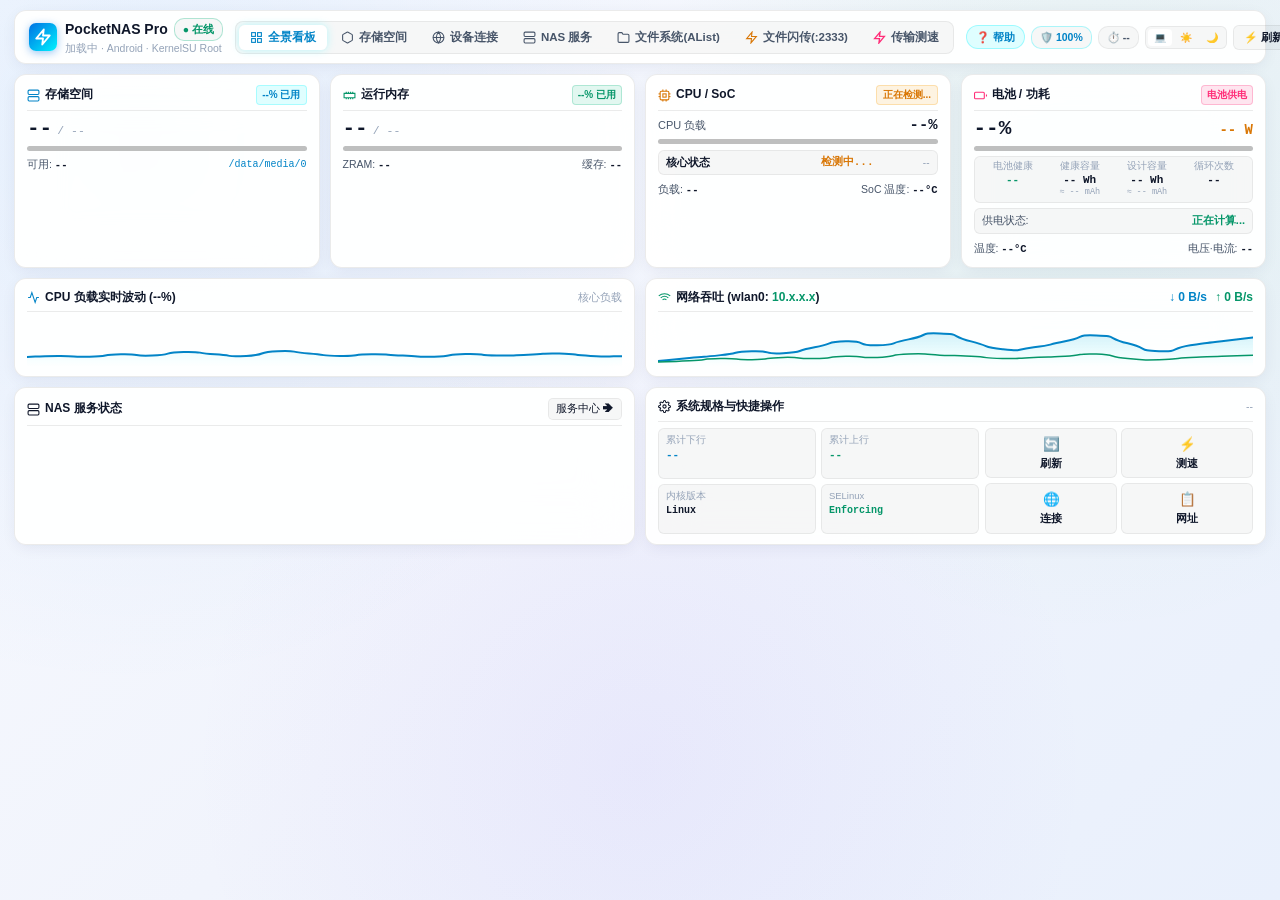
==== server/web/index.html @ 0fb5e0bd "Add files via upload" ====
<!DOCTYPE html>
<html lang="zh-CN" data-theme="dark">
<head>
  <meta charset="UTF-8">
  <meta name="viewport" content="width=device-width, initial-scale=1.0, maximum-scale=1.0, user-scalable=no">
  <meta http-equiv="Cache-Control" content="no-store, no-cache, must-revalidate, max-age=0">
  <meta http-equiv="Pragma" content="no-cache">
  <meta http-equiv="Expires" content="0">
  <title>PocketNAS Pro v3.3.2 · 私人 NAS 控制台</title>
  <link rel="stylesheet" href="style.css?v=20260827_330">
</head>
<body>

  <div class="app-wrapper">
    
    <!-- ================= 顶置全景导航栏 ================= -->
    <header class="top-header">
      
      <div class="brand-section">
        <div class="brand-badge">
          <svg width="18" height="18" viewBox="0 0 24 24" fill="none" stroke="currentColor" stroke-width="2.5" stroke-linecap="round" stroke-linejoin="round"><path d="M13 2L3 14h9l-1 8 10-12h-9l1-8z"/></svg>
        </div>
        <div class="brand-text">
          <h1 id="dev-name">
            <span id="header-brand-model">PocketNAS Pro</span>
            <span class="glow-pill green">● 在线</span>
          </h1>
          <p id="dev-sub">加载中 · Android · KernelSU Root</p>
        </div>
      </div>

            <!-- 顶置功能 Tabs (全景看板 -> 存储空间 -> 设备连接 -> NAS服务 -> AList(5244) -> 文件闪传(2333) -> 传输测速) -->
      <nav class="top-nav">
        <button class="nav-tab-btn active" data-tab="tab-overview">
          <svg width="13" height="13" viewBox="0 0 24 24" fill="none" stroke="currentColor" stroke-width="2"><rect x="3" y="3" width="7" height="7"></rect><rect x="14" y="3" width="7" height="7"></rect><rect x="14" y="14" width="7" height="7"></rect><rect x="3" y="14" width="7" height="7"></rect></svg>
          <span>全景看板</span>
        </button>
        <button class="nav-tab-btn" data-tab="tab-storage">
          <svg width="13" height="13" viewBox="0 0 24 24" fill="none" stroke="currentColor" stroke-width="2"><path d="M21 16V8a2 2 0 0 0-1-1.73l-7-4a2 2 0 0 0-2 0l-7 4A2 2 0 0 0 3 8v8a2 2 0 0 0 1 1.73l7 4a2 2 0 0 0 2 0l7-4A2 2 0 0 0 21 16z"></path></svg>
          <span>存储空间</span>
        </button>
        <button class="nav-tab-btn" data-tab="tab-network">
          <svg width="13" height="13" viewBox="0 0 24 24" fill="none" stroke="currentColor" stroke-width="2"><circle cx="12" cy="12" r="10"></circle><line x1="2" y1="12" x2="22" y2="12"></line><path d="M12 2a15.3 15.3 0 0 1 4 10 15.3 15.3 0 0 1-4 10 15.3 15.3 0 0 1-4-10 15.3 15.3 0 0 1 4-10z"></path></svg>
          <span>设备连接</span>
        </button>
        <button class="nav-tab-btn" data-tab="tab-services">
          <svg width="13" height="13" viewBox="0 0 24 24" fill="none" stroke="currentColor" stroke-width="2"><rect x="2" y="2" width="20" height="8" rx="2" ry="2"></rect><rect x="2" y="14" width="20" height="8" rx="2" ry="2"></rect><line x1="6" y1="6" x2="6.01" y2="6"></line><line x1="6" y1="18" x2="6.01" y2="18"></line></svg>
          <span>NAS 服务</span>
        </button>
        <button class="nav-tab-btn" data-tab="tab-alist">
          <svg width="13" height="13" viewBox="0 0 24 24" fill="none" stroke="currentColor" stroke-width="2"><path d="M22 19a2 2 0 0 1-2 2H4a2 2 0 0 1-2-2V5a2 2 0 0 1 2-2h5l2 3h9a2 2 0 0 1 2 2z"></path></svg>
          <span>文件系统(AList)</span>
        </button>
        <button class="nav-tab-btn" data-tab="tab-fsend">
          <svg width="13" height="13" viewBox="0 0 24 24" fill="none" stroke="var(--accent-orange)" stroke-width="2"><polygon points="13 2 3 14 12 14 11 22 21 10 12 10 13 2"></polygon></svg>
          <span>文件闪传(:2333)</span>
        </button>
        <button class="nav-tab-btn" data-tab="tab-speedtest">
          <svg width="13" height="13" viewBox="0 0 24 24" fill="none" stroke="var(--accent-pink)" stroke-width="2.5"><polygon points="13 2 3 14 12 14 11 22 21 10 12 10 13 2"></polygon></svg>
          <span>传输测速</span>
        </button>
      </nav>

      <!-- 顶部快捷操作与状态区 -->
      <div class="header-actions">
        <button class="btn-help-pill" onclick="openHelpModal()" title="查看连接教程与帮助文档">
          <span>❓ 帮助</span>
        </button>

        <div class="glow-pill cyan" id="health-badge">
          <span>🛡️ 100%</span>
        </div>
        <div class="glow-pill" id="uptime-badge">
          <span>⏱️ --</span>
        </div>
        
        <div class="theme-switch-mini">
          <button class="theme-btn-mini active" id="theme-btn-auto" onclick="setThemeMode('auto')" title="跟随系统">💻</button>
          <button class="theme-btn-mini" id="theme-btn-light" onclick="setThemeMode('light')" title="浅色模式">☀️</button>
          <button class="theme-btn-mini" id="theme-btn-dark" onclick="setThemeMode('dark')" title="深色模式">🌙</button>
        </div>

        <button class="btn-header-action" onclick="handleQuickRun()">
          <span>⚡ 刷新</span>
        </button>
      </div>

    </header>

    <!-- ================= 页面主体容器 ================= -->
    <main class="main-viewport">

      <!-- ================= TAB 1: 首页全景控制台 ================= -->
      <div id="tab-overview" class="tab-pane active">
        
        <!-- 第一行：4 列核心状态矩阵 -->
        <section class="grid-4-dense layout-row-1">
          
          <!-- 1. 存储空间卡片 -->
          <div class="glass-panel card-storage">
            <div class="panel-head">
              <div class="panel-title">
                <svg width="13" height="13" viewBox="0 0 24 24" fill="none" stroke="var(--accent-cyan)" stroke-width="2"><rect x="2" y="2" width="20" height="8" rx="2" ry="2"></rect><rect x="2" y="14" width="20" height="8" rx="2" ry="2"></rect></svg>
                <span>存储空间</span>
              </div>
              <span id="storage-pct-badge" class="badge-tag cyan">--% 已用</span>
            </div>
            <div class="card-body-compact">
              <div class="stat-big-row">
                <span class="num-highlight" id="storage-used">--</span>
                <span class="num-sub" id="storage-total">/ --</span>
              </div>
              <div class="storage-bar-track">
                <div id="storage-bar-fill" class="storage-bar-fill" style="width: 0%;"></div>
              </div>
              <div class="card-sub-meta">
                <span>可用: <strong id="storage-free">--</strong></span>
                <span class="path-tag">/data/media/0</span>
              </div>
            </div>
          </div>

          <!-- 2. 运行内存卡片 -->
          <div class="glass-panel card-ram">
            <div class="panel-head">
              <div class="panel-title">
                <svg width="13" height="13" viewBox="0 0 24 24" fill="none" stroke="var(--accent-green)" stroke-width="2"><path d="M6 19v-3M10 19v-3M14 19v-3M18 19v-3M6 5v3M10 5v3M14 5v3M18 5v3M2 8h20v8H2z"/></svg>
                <span>运行内存</span>
              </div>
              <span id="ram-pct-badge" class="badge-tag green">--% 已用</span>
            </div>
            <div class="card-body-compact">
              <div class="stat-big-row">
                <span class="num-highlight" id="ram-used">--</span>
                <span class="num-sub" id="ram-total">/ --</span>
              </div>
              <div class="storage-bar-track">
                <div id="ram-bar-fill" class="storage-bar-fill green-bar" style="width: 0%;"></div>
              </div>
              <div class="card-sub-meta">
                <span>ZRAM: <strong id="zram-used">--</strong></span>
                <span>缓存: <strong id="cache-used">--</strong></span>
              </div>
            </div>
          </div>

          <!-- 3. CPU / SoC 处理器卡片 -->
          <div class="glass-panel card-cpu">
            <div class="panel-head">
              <div class="panel-title">
                <svg width="13" height="13" viewBox="0 0 24 24" fill="none" stroke="var(--accent-orange)" stroke-width="2"><rect x="4" y="4" width="16" height="16" rx="2"/><rect x="9" y="9" width="6" height="6"/><line x1="9" y1="1" x2="9" y2="4"/><line x1="15" y1="1" x2="15" y2="4"/><line x1="9" y1="20" x2="9" y2="23"/><line x1="15" y1="20" x2="15" y2="23"/><line x1="20" y1="9" x2="23" y2="9"/><line x1="20" y1="14" x2="23" y2="14"/><line x1="1" y1="9" x2="4" y2="9"/><line x1="1" y1="14" x2="4" y2="14"/></svg>
                <span>CPU / SoC</span>
              </div>
              <span class="soc-name-badge" id="soc-full-name">正在检测...</span>
            </div>
            
            <div class="card-body-compact">
              <div class="cpu-load-header">
                <span class="lbl">CPU 负载</span>
                <span class="num-highlight small" id="cpu-val-sub">--%</span>
              </div>
              <div class="storage-bar-track">
                <div id="cpu-bar-fill" class="storage-bar-fill orange-bar" style="width: 0%;"></div>
              </div>

              <div class="cluster-rows-grid" id="cpu-clusters-container">
                <div class="cluster-row-item">
                  <span class="c-name">核心状态</span>
                  <span class="c-usage">检测中...</span>
                  <span class="c-cores">--</span>
                </div>
              </div>

              <div class="card-sub-meta">
                <span>负载: <strong id="loadavg-text">--</strong></span>
                <span>SoC 温度: <strong id="cpu-temp-badge">--°C</strong></span>
              </div>
            </div>
          </div>

          <!-- 4. 电池与真实健康卡片 -->
          <div class="glass-panel card-battery">
            <div class="panel-head">
              <div class="panel-title">
                <svg width="13" height="13" viewBox="0 0 24 24" fill="none" stroke="var(--accent-pink)" stroke-width="2"><rect x="1" y="6" width="18" height="12" rx="2"/><line x1="23" y1="10" x2="23" y2="14"/></svg>
                <span>电池 / 功耗</span>
              </div>
              <span class="badge-tag pink" id="bat-status-badge">电池供电</span>
            </div>
            
            <div class="card-body-compact">
              <div class="stat-big-row">
                <span class="num-highlight" id="bat-level-val">--%</span>
                <span class="num-sub power" id="power-main-val">-- W</span>
              </div>
              <div class="storage-bar-track">
                <div id="bat-bar-fill" class="storage-bar-fill blue-bar" style="width: 0%;"></div>
              </div>

              <div class="bat-health-grid">
                <div class="bh-item">
                  <span class="k">电池健康</span>
                  <span class="v green" id="bat-health-pct">--</span>
                </div>
                <div class="bh-item">
                  <span class="k">健康容量</span>
                  <span class="v" id="bat-health-wh">-- Wh</span>
                  <span class="sub" id="bat-health-mah">≈ -- mAh</span>
                </div>
                <div class="bh-item">
                  <span class="k">设计容量</span>
                  <span class="v" id="bat-design-wh">-- Wh</span>
                  <span class="sub" id="bat-design-mah">≈ -- mAh</span>
                </div>
                <div class="bh-item">
                  <span class="k">循环次数</span>
                  <span class="v" id="bat-cycle-count">--</span>
                </div>
              </div>

              <div class="endurance-box" id="bat-endurance-box">
                <span class="lbl">供电状态:</span>
                <strong class="val" id="bat-endurance-val">正在计算...</strong>
              </div>

              <div class="card-sub-meta">
                <span>温度: <strong id="bat-temp-val">--°C</strong></span>
                <span>电压·电流: <strong id="power-vi-val">--</strong></span>
              </div>
            </div>
          </div>

        </section>

        <!-- 第二行：2 列实时动态波形监控 -->
        <section class="grid-2-dense layout-row-2">
          
          <div class="glass-panel">
            <div class="panel-head">
              <div class="panel-title">
                <svg width="13" height="13" viewBox="0 0 24 24" fill="none" stroke="var(--accent-cyan)" stroke-width="2"><polyline points="22 12 18 12 15 21 9 3 6 12 2 12"></polyline></svg>
                <span>CPU 负载实时波动 (<span id="cpu-chart-pct">--%</span>)</span>
              </div>
              <span style="font-size:10.5px; color:var(--text-muted);" id="cpu-arch-summary">核心负载</span>
            </div>
            <div class="mini-canvas-box">
              <canvas id="cpu-chart"></canvas>
            </div>
          </div>

          <div class="glass-panel">
            <div class="panel-head">
              <div class="panel-title">
                <svg width="13" height="13" viewBox="0 0 24 24" fill="none" stroke="var(--accent-green)" stroke-width="2"><path d="M5 12.55a11 11 0 0 1 14.08 0"></path><path d="M1.42 9a16 16 0 0 1 21.16 0"></path><path d="M8.53 16.11a6 6 0 0 1 6.95 0"></path><line x1="12" y1="20" x2="12.01" y2="20"></line></svg>
                <span>网络吞吐 (<span id="net-if">wlan0</span>: <span id="net-ip-tag" style="color:var(--accent-green);">10.x.x.x</span>)</span>
              </div>
              <div style="display:flex; gap:8px;">
                <span style="font-weight:700; color:var(--accent-cyan);" id="net-down">↓ 0 B/s</span>
                <span style="font-weight:700; color:var(--accent-green);" id="net-up">↑ 0 B/s</span>
              </div>
            </div>
            <div class="mini-canvas-box">
              <canvas id="net-chart"></canvas>
            </div>
          </div>

        </section>

        <!-- 第三行：核心服务总览 + 系统规格与快捷操作 -->
        <section class="grid-2-dense layout-row-3">
          
          <div class="glass-panel">
            <div class="panel-head">
              <div class="panel-title">
                <svg width="13" height="13" viewBox="0 0 24 24" fill="none" stroke="currentColor" stroke-width="2"><rect x="2" y="2" width="20" height="8" rx="2" ry="2"></rect><rect x="2" y="14" width="20" height="8" rx="2" ry="2"></rect></svg>
                <span>NAS 服务状态</span>
              </div>
              <button class="btn-mini-copy" onclick="switchTab('tab-services')">服务中心 ➔</button>
            </div>
            <div id="overview-services-grid" style="display:grid; grid-template-columns: 1fr 1fr; gap:5px;">
              <!-- 动态填充服务简明卡片 -->
            </div>
          </div>

          <div class="glass-panel">
            <div class="panel-head">
              <div class="panel-title">
                <svg width="13" height="13" viewBox="0 0 24 24" fill="none" stroke="currentColor" stroke-width="2"><circle cx="12" cy="12" r="3"></circle><path d="M19.4 15a1.65 1.65 0 0 0 .33 1.82l.06.06a2 2 0 0 1 0 2.83 2 2 0 0 1-2.83 0l-.06-.06a1.65 1.65 0 0 0-1.82-.33 1.65 1.65 0 0 0-1 1.51V21a2 2 0 0 1-2 2 2 2 0 0 1-2-2v-.09A1.65 1.65 0 0 0 9 19.4a1.65 1.65 0 0 0-1.82.33l-.06.06a2 2 0 0 1-2.83 0 2 2 0 0 1 0-2.83l.06-.06a1.65 1.65 0 0 0 .33-1.82 1.65 1.65 0 0 0-1.51-1H3a2 2 0 0 1-2-2 2 2 0 0 1 2-2h.09A1.65 1.65 0 0 0 4.6 9a1.65 1.65 0 0 0-.33-1.82l-.06-.06a2 2 0 0 1 0-2.83 2 2 0 0 1 2.83 0l.06.06a1.65 1.65 0 0 0 1.82.33H9a1.65 1.65 0 0 0 1-1.51V3a2 2 0 0 1 2-2 2 2 0 0 1 2 2v.09a1.65 1.65 0 0 0 1 1.51 1.65 1.65 0 0 0 1.82-.33l.06-.06a2 2 0 0 1 2.83 0 2 2 0 0 1 0 2.83l-.06.06a1.65 1.65 0 0 0-.33 1.82V9a1.65 1.65 0 0 0 1.51 1H21a2 2 0 0 1 2 2 2 2 0 0 1-2 2h-.09a1.65 1.65 0 0 0-1.51 1z"></path></svg>
                <span>系统规格与快捷操作</span>
              </div>
              <span style="font-size:10.5px; color:var(--text-muted);" id="last-update">--</span>
            </div>
            
            <div style="display:grid; grid-template-columns: 1.2fr 1fr; gap:6px;">
              <div class="matrix-grid" style="grid-template-columns: 1fr 1fr;">
                <div class="matrix-cell">
                  <span class="lbl">累计下行</span>
                  <span class="num" id="net-total-down" style="font-size:11px; color:var(--accent-cyan);">--</span>
                </div>
                <div class="matrix-cell">
                  <span class="lbl">累计上行</span>
                  <span class="num" id="net-total-up" style="font-size:11px; color:var(--accent-green);">--</span>
                </div>
                <div class="matrix-cell">
                  <span class="lbl">内核版本</span>
                  <span class="num" id="kernel-tag" style="font-size:10px;">Linux</span>
                </div>
                <div class="matrix-cell">
                  <span class="lbl">SELinux</span>
                  <span class="num" id="selinux-tag" style="font-size:10px; color:var(--accent-green);">Enforcing</span>
                </div>
              </div>

              <div class="action-tiles">
                <div class="action-tile-btn" onclick="fetchStatus(true)">
                  <span class="icon">🔄</span><span>刷新</span>
                </div>
                <div class="action-tile-btn" onclick="switchTab('tab-speedtest')">
                  <span class="icon" style="color:var(--accent-pink);">⚡</span><span>测速</span>
                </div>
                <div class="action-tile-btn" onclick="switchTab('tab-network')">
                  <span class="icon">🌐</span><span>连接</span>
                </div>
                <div class="action-tile-btn" onclick="copyText(window.location.origin, 'Dashboard 地址')">
                  <span class="icon">📋</span><span>网址</span>
                </div>
              </div>
            </div>
          </div>

        </section>

      </div>

      <!-- ================= TAB 2: 存储矩阵与文件深度分析 ================= -->
      <div id="tab-storage" class="tab-pane">
        
        <div class="glass-panel storage-analysis-panel">
          <div class="panel-head">
            <div class="panel-title">
              <svg width="14" height="14" viewBox="0 0 24 24" fill="none" stroke="var(--accent-cyan)" stroke-width="2"><path d="M21.21 15.89A10 10 0 1 1 8 2.83"></path><path d="M22 12A10 10 0 0 0 12 2v10z"></path></svg>
              <span>存储空间深度分析 (内部存储 /data/media/0)</span>
            </div>
            <div style="display:flex; align-items:center; gap:6px;">
              <span class="status-tag ok" id="storage-scan-status-tag">● 数据已就绪</span>
              <button class="btn-mini-copy" id="btn-trigger-rescan" onclick="triggerStorageRescan()">🔄 重新统计</button>
            </div>
          </div>

          <div class="storage-hero-summary">
            <div class="hero-title">存储空间</div>
            <div class="hero-sub" id="storage-hero-desc">已使用 --，剩余 --，共 --</div>
          </div>

          <!-- 多段色彩融合比例柱条 -->
          <div class="multi-segment-bar-wrapper">
            <div class="multi-segment-bar" id="storage-multi-bar">
              <div class="seg-item seg-app" style="width: 0%;" title="应用和数据"></div>
              <div class="seg-item seg-img" style="width: 0%;" title="图片"></div>
              <div class="seg-item seg-aud" style="width: 0%;" title="音频"></div>
              <div class="seg-item seg-vid" style="width: 0%;" title="视频"></div>
              <div class="seg-item seg-apk" style="width: 0%;" title="安装包"></div>
              <div class="seg-item seg-doc" style="width: 0%;" title="文档"></div>
              <div class="seg-item seg-arch" style="width: 0%;" title="压缩包"></div>
              <div class="seg-item seg-oth" style="width: 0%;" title="其他文件"></div>
            </div>
          </div>

          <!-- 分类列表 (仿 HyperOS / 小米安全中心存储界面) -->
          <div class="storage-categories-grid" id="storage-categories-list">
            <div class="cat-card">
              <div class="cat-left">
                <span class="cat-dot" style="background:#f59e0b;"></span>
                <span class="cat-name">应用和数据</span>
              </div>
              <div class="cat-right">
                <span class="cat-size" id="cat-size-app">--</span>
                <span class="cat-arrow">›</span>
              </div>
            </div>
            <div class="cat-card">
              <div class="cat-left">
                <span class="cat-dot" style="background:#f97316;"></span>
                <span class="cat-name">图片</span>
              </div>
              <div class="cat-right">
                <span class="cat-size" id="cat-size-image">--</span>
                <span class="cat-arrow">›</span>
              </div>
            </div>
            <div class="cat-card">
              <div class="cat-left">
                <span class="cat-dot" style="background:#ef4444;"></span>
                <span class="cat-name">音频</span>
              </div>
              <div class="cat-right">
                <span class="cat-size" id="cat-size-audio">--</span>
                <span class="cat-arrow">›</span>
              </div>
            </div>
            <div class="cat-card">
              <div class="cat-left">
                <span class="cat-dot" style="background:#a855f7;"></span>
                <span class="cat-name">视频</span>
              </div>
              <div class="cat-right">
                <span class="cat-size" id="cat-size-video">--</span>
                <span class="cat-arrow">›</span>
              </div>
            </div>
            <div class="cat-card">
              <div class="cat-left">
                <span class="cat-dot" style="background:#3b82f6;"></span>
                <span class="cat-name">安装包</span>
              </div>
              <div class="cat-right">
                <span class="cat-size" id="cat-size-apk">--</span>
                <span class="cat-arrow">›</span>
              </div>
            </div>
            <div class="cat-card">
              <div class="cat-left">
                <span class="cat-dot" style="background:#10b981;"></span>
                <span class="cat-name">文档</span>
              </div>
              <div class="cat-right">
                <span class="cat-size" id="cat-size-doc">--</span>
                <span class="cat-arrow">›</span>
              </div>
            </div>
            <div class="cat-card">
              <div class="cat-left">
                <span class="cat-dot" style="background:#06b6d4;"></span>
                <span class="cat-name">压缩包</span>
              </div>
              <div class="cat-right">
                <span class="cat-size" id="cat-size-archive">--</span>
                <span class="cat-arrow">›</span>
              </div>
            </div>
            <div class="cat-card">
              <div class="cat-left">
                <span class="cat-dot" style="background:#64748b;"></span>
                <span class="cat-name">系统数据 / 其他</span>
              </div>
              <div class="cat-right">
                <span class="cat-size" id="cat-size-other">--</span>
                <span class="cat-arrow">›</span>
              </div>
            </div>
          </div>

          <div class="storage-footer-meta">
            <span style="font-size:10.5px; color:var(--text-muted);" id="storage-last-scan-time">上次扫描: 尚未完成</span>
            <span style="font-size:10.5px; color:var(--accent-cyan);">共享根路径: /data/media/0</span>
          </div>

          <div style="margin-top:4px; padding:8px 10px; background:var(--stat-box-bg); border-radius:6px; border:1px solid var(--glass-border);">
            <p style="font-size:11px; color:var(--text-sub); line-height:1.5;">
              💡 <strong>极低功耗分类说明：</strong> 采用纯 Go 静态扫描引擎，启动后常驻内存，每 30 分钟后台静默刷新，不触发高频磁盘唤醒（待机功耗保持约 0.3W）。支持点击右上角「🔄 重新统计」按需刷新。
            </p>
          </div>
        </div>

      </div>

      <!-- ================= TAB 3: 设备连接 (精简地址中心) ================= -->
      <div id="tab-network" class="tab-pane">
        
        <div class="glass-panel">
          <div class="panel-head">
            <div class="panel-title">
              <svg width="14" height="14" viewBox="0 0 24 24" fill="none" stroke="currentColor" stroke-width="2"><circle cx="12" cy="12" r="10"></circle><line x1="2" y1="12" x2="22" y2="12"></line><path d="M12 2a15.3 15.3 0 0 1 4 10 15.3 15.3 0 0 1-4 10 15.3 15.3 0 0 1-4-10 15.3 15.3 0 0 1 4-10z"></path></svg>
              <span>设备连接地址中心 (Device Connection Endpoints)</span>
            </div>
            <span class="status-tag ok">当前局域网 IP: <strong id="net-ip-head">10.x.x.x</strong></span>
          </div>

          <!-- 精简地址列表卡片 -->
          <div class="device-card-grid" style="margin-top:6px;">
            
            <!-- 1. WebDAV 挂载 -->
            <div class="endpoint-card">
              <div class="ep-header">
                <div class="ep-title"><span class="icon">📺</span><strong>WebDAV 挂载</strong><span class="ep-badge">:5244/dav</span></div>
                <span class="status-tag ok">推荐</span>
              </div>
              <div class="device-url-box">
                <span class="code" id="webdav-url-copy-val">http://10.x.x.x:5244/dav</span>
                <div class="btn-actions-group">
                  <button class="btn-device-copy" onclick="copyText(document.getElementById('webdav-url-copy-val').innerText, 'WebDAV 端点')">📋 复制</button>
                </div>
              </div>
            </div>

            <!-- 2. FTP 文件服务 -->
            <div class="endpoint-card">
              <div class="ep-header">
                <div class="ep-title"><span class="icon">⚡</span><strong>FTP 文件服务</strong><span class="ep-badge">:2121</span></div>
                <span class="status-tag ok">免密</span>
              </div>
              <div class="device-url-box">
                <span class="code" id="ftp-url-copy-val">ftp://10.x.x.x:2121</span>
                <div class="btn-actions-group">
                  <button class="btn-device-copy" onclick="copyText(document.getElementById('ftp-url-copy-val').innerText, 'FTP 链接')">📋 复制</button>
                </div>
              </div>
            </div>

            <!-- 3. SMB / CIFS 共享 -->
            <div class="endpoint-card">
              <div class="ep-header">
                <div class="ep-title"><span class="icon">📁</span><strong>SMB / CIFS 共享</strong><span class="ep-badge">:445</span></div>
                <span class="status-tag ok">网络邻居</span>
              </div>
              <div class="device-url-box">
                <span class="code" id="smb-url-copy-val">\\10.x.x.x\PocketNAS</span>
                <div class="btn-actions-group">
                  <button class="btn-device-copy" onclick="copyText(document.getElementById('smb-url-copy-val').innerText, 'SMB 路径')">📋 复制</button>
                </div>
              </div>
            </div>

            <!-- 4. AList / OpenList 聚合后台 -->
            <div class="endpoint-card">
              <div class="ep-header">
                <div class="ep-title"><span class="icon">📂</span><strong>AList / OpenList</strong><span class="ep-badge">:5244</span></div>
                <span class="status-tag ok">网页端</span>
              </div>
              <div class="device-url-box">
                <span class="code" id="alist-url-copy-val">http://10.x.x.x:5244</span>
                <div class="btn-actions-group">
                  <button class="btn-device-copy" onclick="copyText(document.getElementById('alist-url-copy-val').innerText, 'AList 链接')">📋 复制</button>
                  <a class="btn-device-copy" id="btn-open-alist-net" href="http://127.0.0.1:5244" target="_blank" style="text-decoration:none; background:rgba(0,242,254,0.15); color:var(--accent-cyan); border:1px solid rgba(0,242,254,0.3);">↗ 打开</a>
                </div>
              </div>
            </div>

            <!-- 5. 文件闪传 (FastSend 端口: 2333 与官方域名 fsend.cn) -->
            <div class="endpoint-card" style="border: 1px solid rgba(245, 158, 11, 0.35);">
              <div class="ep-header">
                <div class="ep-title"><span class="icon" style="color:var(--accent-orange);">⚡</span><strong>文件闪传 (FastSend)</strong><span class="ep-badge" style="color:var(--accent-orange); background:rgba(245,158,11,0.15); border-color:rgba(245,158,11,0.3);">:2333</span></div>
                <span class="status-tag ok" style="color:var(--accent-orange); background:rgba(245,158,11,0.12); border:1px solid rgba(245,158,11,0.25);">局域网极速互传</span>
              </div>
              <div class="device-url-box">
                <span class="code" id="fsend-url-copy-val">http://10.x.x.x:2333</span>
                <div class="btn-actions-group">
                  <button class="btn-device-copy" style="background:linear-gradient(135deg, #d97706, #f59e0b);" onclick="copyText(document.getElementById('fsend-url-copy-val').innerText, '文件闪传链接')">📋 复制</button>
                  <a class="btn-device-copy" id="btn-open-fsend-net" href="http://127.0.0.1:2333" target="_blank" style="text-decoration:none; background:rgba(245,158,11,0.2); color:var(--accent-orange); border:1px solid rgba(245,158,11,0.4);">↗ 打开</a>
                  <a class="btn-device-copy" href="http://fsend.cn" target="_blank" style="text-decoration:none; background:rgba(0,242,254,0.12); color:var(--accent-cyan); border:1px solid rgba(0,242,254,0.3);">🌐 官网(fsend.cn)</a>
                </div>
              </div>
            </div>

            <!-- 6. PocketNAS Web 控制台 -->
            <div class="endpoint-card">
              <div class="ep-header">
                <div class="ep-title"><span class="icon">🌐</span><strong>PocketNAS 控制台</strong><span class="ep-badge">:8080</span></div>
                <span class="status-tag ok">主控</span>
              </div>
              <div class="device-url-box">
                <span class="code" id="webui-url-copy-val">http://10.x.x.x:8080</span>
                <div class="btn-actions-group">
                  <button class="btn-device-copy" onclick="copyText(document.getElementById('webui-url-copy-val').innerText, '控制台链接')">📋 复制</button>
                  <a class="btn-device-copy" href="/" target="_blank" style="text-decoration:none; background:rgba(0,242,254,0.15); color:var(--accent-cyan); border:1px solid rgba(0,242,254,0.3);">↗ 打开</a>
                </div>
              </div>
            </div>

            <!-- 7. SSH / SFTP 远程终端 -->
            <div class="endpoint-card">
              <div class="ep-header">
                <div class="ep-title"><span class="icon">🔒</span><strong>SSH / SFTP 终端</strong><span class="ep-badge">:22</span></div>
                <span class="status-tag ok">Root</span>
              </div>
              <div class="device-url-box">
                <span class="code" id="ssh-url-copy-val">ssh root@10.x.x.x -p 22</span>
                <div class="btn-actions-group">
                  <button class="btn-device-copy" onclick="copyText(document.getElementById('ssh-url-copy-val').innerText, 'SSH 命令')">📋 复制</button>
                </div>
              </div>
            </div>

          </div>

          <!-- 底部跳转详细教程引导横幅 (结构优化，彻底防止文字重叠) -->
          <div class="help-guide-banner" onclick="openHelpModal()">
            <div class="help-guide-left">
              <span class="help-guide-icon">📖</span>
              <div class="help-guide-text">
                <strong>不知道如何挂载或连接？</strong>
                <p>查看 Windows / macOS / 智能电视 / 手机详细图文连接配置教程与常见问题解答</p>
              </div>
            </div>
            <button class="btn-help-guide-action">查看详细连接教程 ➔</button>
          </div>

        </div>

      </div>
      
      <!-- ================= TAB 4: NAS 服务中心 ================= -->
      <div id="tab-services" class="tab-pane">
        
        <div class="glass-panel">
          <div class="panel-head">
            <div class="panel-title">
              <svg width="14" height="14" viewBox="0 0 24 24" fill="none" stroke="var(--accent-green)" stroke-width="2"><rect x="2" y="2" width="20" height="8" rx="2" ry="2"></rect><rect x="2" y="14" width="20" height="8" rx="2" ry="2"></rect><line x1="6" y1="6" x2="6.01" y2="6"></line><line x1="6" y1="18" x2="6.01" y2="18"></line></svg>
              <span>NAS 服务中心 (Service Center)</span>
            </div>
            <div style="display:flex; align-items:center; gap:6px;">
              <span class="status-tag ok" id="services-summary-badge">运行中: -- | 已停止: --</span>
              <button class="btn-header-action" onclick="openAddServiceModal()">+ 添加服务</button>
            </div>
          </div>

          <!-- 服务卡片列表 -->
          <div class="service-center-grid" id="service-center-list">
            <!-- 动态渲染服务卡片 -->
          </div>
        </div>

      </div>

      <!-- ================= TAB 5: 传输速度测试 ================= -->
      <div id="tab-speedtest" class="tab-pane">
        
        <div class="speed-modal-card">
          
          <div class="speed-modal-head">
            <div class="speed-modal-title">传输速度测试 (当前设备 ↔ NAS)</div>
            <div class="speed-modal-close" onclick="switchTab('tab-overview')">✕</div>
          </div>

          <div class="speed-latency-grid">
            <div class="speed-latency-col">
              <div class="label">Ping 延迟</div>
              <div class="value"><span id="st-ping-val">0</span><span class="unit">ms</span></div>
            </div>
            <div class="speed-latency-col">
              <div class="label">Jitter 抖动</div>
              <div class="value"><span id="st-jitter-val">0</span><span class="unit">ms</span></div>
            </div>
          </div>

          <div class="speed-gauges-grid">
            <div class="speed-gauge-card">
              <div class="speed-gauge-title">客户端 ➔ NAS (上传)</div>
              <div class="speed-dial-wrapper">
                <svg class="speed-dial-svg" viewBox="0 0 200 115">
                  <path class="gauge-track" d="M 25,100 A 75,75 0 0,1 175,100" />
                  <path id="gauge-up-arc" class="gauge-progress" d="M 25,100 A 75,75 0 0,1 175,100" />
                </svg>
                <div class="speed-dial-center">
                  <div class="speed-dial-num" id="st-up-val">0.00</div>
                  <div class="speed-dial-unit">MB/s</div>
                  <div class="speed-dial-bar"></div>
                </div>
              </div>
            </div>

            <div class="speed-gauge-card">
              <div class="speed-gauge-title">NAS ➔ 客户端 (下载)</div>
              <div class="speed-dial-wrapper">
                <svg class="speed-dial-svg" viewBox="0 0 200 115">
                  <path class="gauge-track" d="M 25,100 A 75,75 0 0,1 175,100" />
                  <path id="gauge-down-arc" class="gauge-progress" d="M 25,100 A 75,75 0 0,1 175,100" />
                </svg>
                <div class="speed-dial-center">
                  <div class="speed-dial-num" id="st-down-val">0.00</div>
                  <div class="speed-dial-unit">MB/s</div>
                  <div class="speed-dial-bar"></div>
                </div>
              </div>
            </div>
          </div>

          <div class="speed-footer-action">
            <button class="btn-speed-pink" id="btn-start-speedtest" onclick="toggleSpeedtest()">开始</button>
            <div class="speed-live-msg">
              <span class="dot"></span>
              <span id="st-status-msg">准备就绪 · 双向测速每次持续 6 秒以上</span>
            </div>
          </div>

        </div>

      </div>

      <!-- ================= TAB 6: AList 内嵌文件管理 ================= -->
      <div id="tab-alist" class="tab-pane">
        <div class="glass-panel alist-panel">
          <div class="alist-topbar">
            <div style="display:flex; align-items:center; gap:8px;">
              <span style="font-size:13px; font-weight:700; color:var(--text-main);">📁 AList 私人云存储</span>
              <span class="status-tag ok" id="alist-badge-status">● 运行中</span>
            </div>
            <div style="display:flex; gap:6px;">
              <button class="btn-mini-copy" onclick="reloadAListFrame()">🔄 刷新</button>
              <a class="btn-mini-copy" id="btn-open-alist" href="http://127.0.0.1:5244" target="_blank" style="text-decoration:none;">↗ 外部打开</a>
            </div>
          </div>
          <iframe id="alist-frame" class="alist-frame" src="about:blank"></iframe>
        </div>
      </div>

      <!-- ================= TAB 7: 文件闪传内嵌 ================= -->
      <div id="tab-fsend" class="tab-pane">
        <div class="glass-panel alist-panel">
          <div class="alist-topbar">
            <div style="display:flex; align-items:center; gap:8px;">
              <span style="font-size:13px; font-weight:700; color:var(--text-main);">⚡ 文件闪传 (FSend)</span>
              <span class="status-tag ok">● 端口 :2333</span>
              <span style="font-size:10.5px; color:var(--text-muted); display:inline-block; margin-left:6px;">💡 需先在手机打开「文件闪传」App 保持后台运行</span>
            </div>
            <div style="display:flex; gap:6px;">
              <button class="btn-mini-copy" onclick="reloadFSendFrame()">🔄 刷新</button>
              <a class="btn-mini-copy" id="btn-open-fsend" href="http://127.0.0.1:2333" target="_blank" style="text-decoration:none;">↗ 外部打开</a>
              <a class="btn-mini-copy" href="http://fsend.cn" target="_blank" style="text-decoration:none; background:rgba(0,242,254,0.12); color:var(--accent-cyan);">🌐 官方主页</a>
            </div>
          </div>
          <iframe id="fsend-frame" class="alist-frame" src="about:blank"></iframe>
        </div>
      </div>

    </main>

  </div>

    <!-- ================= 帮助 / 连接教程 弹窗 (Help Modal) ================= -->
  <div id="help-modal" class="modal-overlay" onclick="closeHelpModalOnBackdrop(event)">
    <div class="modal-card">
      <div class="modal-head">
        <div class="modal-title">📖 PocketNAS Pro 连接与使用教程</div>
        <div class="modal-close" onclick="closeHelpModal()">✕</div>
      </div>
      
      <div class="modal-body help-accordion">
        
        <!-- 1. 文件闪传使用教程 -->
        <details class="help-section" open>
          <summary>⚡ 文件闪传 (FastSend :2333 / fsend.cn) 使用教程</summary>
          <div class="help-content">
            <p><strong>• 局域网网页直连：</strong>在电脑或其它手机浏览器输入 <code>http://手机IP:2333</code> 即可免登录直接浏览手机相册、视频，支持多文件高速批量下载与上传。</p>
            <p><strong>• 官方域名配对：</strong>访问 <code>http://fsend.cn</code> 扫码或输入配对码，跨网络轻松连接传输。</p>
            <p><strong>• 注意事项：</strong>请先在手机端打开「文件闪传」App 并保持后台运行，若端口被占用可在设置中自定义。</p>
          </div>
        </details>

        <!-- 2. WebDAV 教程 -->
        <details class="help-section">
          <summary>📺 WebDAV 局域网挂载教程 (Mac / Windows / 电视 · 推荐 ⭐)</summary>
          <div class="help-content">
            <p><strong>• macOS 访达挂载：</strong>按 <code>Cmd + K</code>（或点击菜单栏「前往」➔「连接服务器」），输入 <code>http://手机IP:5244/dav</code> 点击连接即可挂载为本地原生网络磁盘卷标。</p>
            <p><strong>• Windows 映射网络驱动器：</strong>打开「此电脑」，点击顶部「...」或空白处右键「映射网络驱动器」，盘符选择 <code>Z:</code>，文件夹输入 <code>http://手机IP:5244/dav</code> 完成挂载。</p>
            <p><strong>• 智能电视 / 手机播放器 (Kodi / Infuse / 影视仓 / nPlayer)：</strong>添加 WebDAV 源，地址填入 <code>http://手机IP:5244/dav</code>，局域网极速直连 4K 原画免解压秒播。</p>
          </div>
        </details>

        <!-- 3. FTP 教程 -->
        <details class="help-section">
          <summary>⚡ 24/7 原生安全 FTP 服务使用教程</summary>
          <div class="help-content">
            <p><strong>• 连接地址：</strong><code>ftp://手机IP:2121</code></p>
            <p><strong>• 认证模式：</strong>支持匿名免密登录（用户名留空或填 <code>anonymous</code>，密码留空）。</p>
            <p><strong>• 推荐客户端：</strong>手机端 MT 管理器、电脑端 FileZilla / WinSCP / Total Commander，千兆物理满速读写。</p>
          </div>
        </details>

        <!-- 4. SMB / CIFS 教程 -->
        <details class="help-section">
          <summary>📁 SMB / CIFS 局域网网络邻居教程</summary>
          <div class="help-content">
            <p><strong>• Windows 连接：</strong>在文件资源管理器地址栏输入 <code>\\手机IP\PocketNAS</code> 直接访问。</p>
            <p><strong>• macOS 连接：</strong>访达按 <code>Cmd + K</code> 输入 <code>smb://手机IP/PocketNAS</code> 连接。</p>
            <p><strong>• 提示：</strong>推荐通过「多系统工具箱」或手机内置 SMB 服务开启 445 端口共享。</p>
          </div>
        </details>

        <!-- 5. AList / OpenList 教程 -->
        <details class="help-section">
          <summary>📂 AList / OpenList 聚合网盘教程</summary>
          <div class="help-content">
            <p><strong>• 浏览器访问：</strong><code>http://手机IP:5244</code></p>
            <p><strong>• 功能说明：</strong>在手机上配合 AListLite 运行，支持百度网盘、阿里云盘、115、OneDrive 与本地存储一体化聚合管理与 Web 预览。</p>
          </div>
        </details>

        <!-- 6. SSH 教程 -->
        <details class="help-section">
          <summary>🔒 SSH / SFTP 远程终端教程</summary>
          <div class="help-content">
            <p><strong>• 连接命令：</strong><code>ssh root@手机IP -p 22</code></p>
            <p><strong>• 工具支持：</strong>Termius、PuTTY、JuiceSSH、FinalShell 等，获取完整 Android Root Shell 权限。</p>
          </div>
        </details>

        <!-- 7. 常见问题 FAQ -->
        <details class="help-section">
          <summary>❓ 常见问题 FAQ</summary>
          <div class="help-content">
            <p><strong>Q: 为什么电脑或电视打不开连接地址？</strong></p>
            <p>A: 请确保手机与电脑/电视连接在同一个 Wi-Fi 局域网（或路由器同一网段下），且路由器未开启 AP 隔离功能。</p>
            <p><strong>Q: 为什么手机 IP 发生变化？</strong></p>
            <p>A: 手机重新连接 Wi-Fi 时 DHCP 可能重新分配 IP，建议在路由器后台为手机绑定固定静态 IP。</p>
            <p><strong>Q: 熄屏后服务会不会被杀？</strong></p>
            <p>A: PocketNAS Pro 采用 Go 原生单进程守护，熄屏待机功耗仅约 0.3W；请在手机系统电池设置中将对应 Root 管理器（如 KernelSU/Magisk/AListLite）加入后台白名单/无限制。</p>
          </div>
        </details>

      </div>
    </div>
  </div>

  <!-- ================= 服务详情弹窗 (Service Detail Modal) ================= -->
  <div id="service-detail-modal" class="modal-overlay" onclick="closeServiceDetailOnBackdrop(event)">
    <div class="modal-card">
      <div class="modal-head">
        <div class="modal-title" id="sd-modal-title">服务详情</div>
        <div class="modal-close" onclick="closeServiceDetailModal()">✕</div>
      </div>
      
      <div class="modal-body" id="sd-modal-body">
        <!-- 动态生成详情内容 -->
      </div>
    </div>
  </div>

  <!-- ================= 添加/编辑自定义服务弹窗 (Service Edit Modal) ================= -->
  <div id="service-edit-modal" class="modal-overlay" onclick="closeServiceEditOnBackdrop(event)">
    <div class="modal-card">
      <div class="modal-head">
        <div class="modal-title" id="se-modal-title">添加自定义服务</div>
        <div class="modal-close" onclick="closeServiceEditModal()">✕</div>
      </div>
      
      <div class="modal-body">
        <form id="service-edit-form" onsubmit="saveCustomService(event)" class="service-form">
          <input type="hidden" id="se-id" value="">
          
          <div class="form-group">
            <label for="se-name">服务显示名称 *</label>
            <input type="text" id="se-name" placeholder="例如: OpenList / Jellyfin / Aria2" required>
          </div>

          <div class="form-row">
            <div class="form-group">
              <label for="se-process">进程特征名</label>
              <input type="text" id="se-process" placeholder="例如: openlist 或 aria2c">
            </div>
            <div class="form-group">
              <label for="se-port">监听端口 *</label>
              <input type="number" id="se-port" placeholder="例如: 5244 或 8096" required>
            </div>
          </div>

          <div class="form-group">
            <label for="se-detect">检测方式</label>
            <select id="se-detect">
              <option value="PROCESS_OR_PORT">进程存在 或 端口监听 (推荐)</option>
              <option value="PROCESS_AND_PORT">进程存在 且 端口监听</option>
              <option value="PORT">仅检测端口监听</option>
              <option value="PROCESS">仅检测进程存在</option>
            </select>
          </div>

          <div class="form-group">
            <div style="display:flex; align-items:center; gap:8px;">
              <input type="checkbox" id="se-web-enabled" checked onchange="toggleWebUrlInput()">
              <label for="se-web-enabled" style="margin:0; cursor:pointer;">具备 Web 网页访问界面</label>
            </div>
          </div>

          <div class="form-group" id="se-web-url-group">
            <label for="se-web-url">Web 访问地址 (支持 <code>{ip}</code> 动态占位符)</label>
            <input type="text" id="se-web-url" placeholder="http://{ip}:5244">
          </div>

          <div class="form-group">
            <label for="se-desc">服务说明 / 备注</label>
            <input type="text" id="se-desc" placeholder="简要描述该服务用途">
          </div>

          <div class="form-actions">
            <button type="button" class="btn-mini-copy" onclick="closeServiceEditModal()">取消</button>
            <button type="submit" class="btn-device-copy" style="padding:6px 16px;">保存服务</button>
          </div>
        </form>
      </div>
    </div>
  </div>

  <div id="toast" class="toast-bubble">
    <span>✅</span>
    <span id="toast-text">已复制到剪贴板</span>
  </div>

  <script src="app.js?v=20260827_330"></script>
</body>
</html>
---- server/web/style.css ----
/* =========================================================
   PocketNAS Pro v3.2.0 - Universal Responsive Server Dashboard
   PC Viewport Optimization · Numbers-First · Wh-Primary Battery
   ========================================================= */

/* --- 1. 深色模式 (Dark Mode) --- */
:root {
  --bg-gradient: radial-gradient(circle at 15% 15%, rgba(0, 113, 227, 0.12) 0%, transparent 40%),
                 radial-gradient(circle at 85% 20%, rgba(52, 199, 89, 0.09) 0%, transparent 35%),
                 radial-gradient(circle at 50% 85%, rgba(139, 92, 246, 0.08) 0%, transparent 45%),
                 #080b11;
  
  --glass-bg: rgba(16, 22, 34, 0.90);
  --glass-bg-hover: rgba(22, 30, 46, 0.96);
  --glass-border: rgba(255, 255, 255, 0.08);
  --glass-border-hover: rgba(0, 242, 254, 0.35);
  --glass-highlight: rgba(255, 255, 255, 0.04);
  
  --text-main: #f8fafc;
  --text-sub: #94a3b8;
  --text-muted: #64748b;
  
  --accent-cyan: #00f2fe;
  --accent-blue: #0071e3;
  --accent-green: #10b981;
  --accent-orange: #f59e0b;
  --accent-pink: #ff2d78;
  --accent-pink-glow: rgba(255, 45, 120, 0.4);
  
  --gauge-bg: rgba(255, 255, 255, 0.08);
  --gauge-active: #ff2d78;
  
  --stat-box-bg: rgba(255, 255, 255, 0.035);
  --stat-box-border: rgba(255, 255, 255, 0.06);

  --card-radius: 12px;
  --inner-radius: 8px;
  
  --shadow-ambient: 0 4px 16px -2px rgba(0, 0, 0, 0.4), 0 0 1px 1px rgba(255, 255, 255, 0.05) inset;
}

/* --- 2. 浅色模式 (Light Mode) --- */
[data-theme="light"] {
  --bg-gradient: radial-gradient(circle at 10% 15%, rgba(0, 113, 227, 0.08) 0%, transparent 40%),
                 radial-gradient(circle at 85% 20%, rgba(52, 199, 89, 0.07) 0%, transparent 35%),
                 radial-gradient(circle at 50% 85%, rgba(139, 92, 246, 0.07) 0%, transparent 45%),
                 linear-gradient(135deg, #f8faff 0%, #f1f4fc 50%, #e9f0fc 100%);
  
  --glass-bg: rgba(255, 255, 255, 0.94);
  --glass-bg-hover: rgba(255, 255, 255, 0.98);
  --glass-border: rgba(0, 0, 0, 0.08);
  --glass-border-hover: rgba(0, 113, 227, 0.35);
  --glass-highlight: rgba(0, 0, 0, 0.03);
  
  --text-main: #0f172a;
  --text-sub: #475569;
  --text-muted: #94a3b8;
  
  --accent-cyan: #0284c7;
  --accent-blue: #0071e3;
  --accent-green: #059669;
  --accent-orange: #d97706;
  --accent-pink: #ff2d78;
  --accent-pink-glow: rgba(255, 45, 120, 0.3);
  
  --gauge-bg: #e2e8f0;
  --gauge-active: #ff2d78;
  
  --stat-box-bg: rgba(0, 0, 0, 0.03);
  --stat-box-border: rgba(0, 0, 0, 0.06);
  
  --shadow-ambient: 0 4px 16px -2px rgba(0, 30, 80, 0.07), 0 1px 2px rgba(0, 0, 0, 0.02), 0 0 1px 1px rgba(255, 255, 255, 0.85) inset;
}

* {
  box-sizing: border-box;
  margin: 0;
  padding: 0;
  font-family: -apple-system, BlinkMacSystemFont, "SF Pro Display", "Inter", "HarmonyOS Sans", "PingFang SC", "Microsoft YaHei", sans-serif;
  -webkit-font-smoothing: antialiased;
}

body {
  background: var(--bg-gradient);
  background-attachment: fixed;
  color: var(--text-main);
  padding: 10px 14px;
  min-height: 100vh;
  overflow-x: hidden;
  font-size: 12px;
  line-height: 1.45;
  transition: background 0.3s ease, color 0.3s ease;
}

.app-wrapper {
  max-width: 1560px;
  margin: 0 auto;
  display: flex;
  flex-direction: column;
  gap: 10px;
  min-height: calc(100vh - 20px);
}

/* ================= 顶置导航栏 ================= */
.top-header {
  background: var(--glass-bg);
  backdrop-filter: blur(24px) saturate(180%);
  -webkit-backdrop-filter: blur(24px) saturate(180%);
  border: 1px solid var(--glass-border);
  border-radius: var(--card-radius);
  padding: 7px 14px;
  display: flex;
  align-items: center;
  justify-content: space-between;
  box-shadow: var(--shadow-ambient);
  gap: 12px;
}

.brand-section {
  display: flex;
  align-items: center;
  gap: 8px;
  flex-shrink: 0;
}

.brand-badge {
  width: 28px;
  height: 28px;
  border-radius: 7px;
  background: linear-gradient(135deg, #0071e3, #00f2fe);
  display: flex;
  align-items: center;
  justify-content: center;
  color: #ffffff;
  box-shadow: 0 2px 8px rgba(0, 113, 227, 0.4);
}

.brand-text h1 {
  font-size: 14px;
  font-weight: 700;
  color: var(--text-main);
  display: flex;
  align-items: center;
  gap: 6px;
}

.brand-text p {
  font-size: 10.5px;
  color: var(--text-muted);
}

.top-nav {
  display: flex;
  gap: 3px;
  background: var(--stat-box-bg);
  border: 1px solid var(--stat-box-border);
  padding: 3px;
  border-radius: var(--inner-radius);
}

.nav-tab-btn {
  display: flex;
  align-items: center;
  gap: 5px;
  padding: 5px 11px;
  border: none;
  background: transparent;
  color: var(--text-sub);
  font-size: 11.5px;
  font-weight: 600;
  border-radius: 6px;
  cursor: pointer;
  transition: all 0.18s ease;
  white-space: nowrap;
}

.nav-tab-btn:hover {
  background: var(--glass-highlight);
  color: var(--text-main);
}

.nav-tab-btn.active {
  background: var(--glass-bg-hover);
  color: var(--accent-cyan);
  box-shadow: 0 0 8px rgba(0, 242, 254, 0.25);
}

.header-actions {
  display: flex;
  align-items: center;
  gap: 6px;
  flex-shrink: 0;
}

.glow-pill {
  padding: 3px 8px;
  border-radius: 10px;
  font-size: 10.5px;
  font-weight: 600;
  background: var(--stat-box-bg);
  border: 1px solid var(--stat-box-border);
  color: var(--text-sub);
}

.glow-pill.green {
  color: var(--accent-green);
  border-color: rgba(16, 185, 129, 0.3);
}

.glow-pill.cyan {
  color: var(--accent-cyan);
  border-color: rgba(0, 242, 254, 0.3);
}

.theme-switch-mini {
  display: grid;
  grid-template-columns: repeat(3, 1fr);
  background: var(--stat-box-bg);
  border: 1px solid var(--stat-box-border);
  border-radius: 6px;
  padding: 2px;
  gap: 2px;
}

.theme-btn-mini {
  padding: 3px 6px;
  border: none;
  background: transparent;
  color: var(--text-muted);
  font-size: 10px;
  border-radius: 4px;
  cursor: pointer;
}

.theme-btn-mini.active {
  background: var(--glass-bg-hover);
  color: var(--text-main);
}

.btn-header-action {
  padding: 4px 10px;
  background: var(--stat-box-bg);
  border: 1px solid var(--stat-box-border);
  border-radius: 6px;
  color: var(--text-main);
  font-size: 11px;
  font-weight: 600;
  cursor: pointer;
  transition: all 0.18s ease;
}

.btn-header-action:hover {
  background: var(--glass-highlight);
  border-color: var(--glass-border-hover);
}

/* ================= 页面主体容器 ================= */
.main-viewport {
  width: 100%;
  flex: 1;
  display: flex;
  flex-direction: column;
}

.tab-pane {
  display: none;
}

.tab-pane.active {
  display: flex;
  flex-direction: column;
  gap: 10px;
  animation: fadeIn 0.2s cubic-bezier(0.4, 0, 0.2, 1);
  flex: 1;
}

@keyframes fadeIn {
  from { opacity: 0; transform: translateY(3px); }
  to { opacity: 1; transform: translateY(0); }
}

.glass-panel {
  background: var(--glass-bg);
  backdrop-filter: blur(24px) saturate(180%);
  -webkit-backdrop-filter: blur(24px) saturate(180%);
  border: 1px solid var(--glass-border);
  border-radius: var(--card-radius);
  padding: 10px 12px;
  box-shadow: var(--shadow-ambient);
  display: flex;
  flex-direction: column;
  gap: 6px;
  transition: border-color 0.2s, box-shadow 0.2s;
}

.glass-panel:hover {
  border-color: var(--glass-border-hover);
}

.panel-head {
  display: flex;
  align-items: center;
  justify-content: space-between;
  border-bottom: 1px solid var(--glass-border);
  padding-bottom: 5px;
}

.panel-title {
  font-size: 12px;
  font-weight: 700;
  display: flex;
  align-items: center;
  gap: 5px;
  color: var(--text-main);
}

/* 标签徽章 */
.badge-tag {
  font-size: 10px;
  font-weight: 700;
  padding: 1.5px 5px;
  border-radius: 4px;
}

.badge-tag.cyan {
  color: var(--accent-cyan);
  background: rgba(0, 242, 254, 0.12);
  border: 1px solid rgba(0, 242, 254, 0.25);
}

.badge-tag.green {
  color: var(--accent-green);
  background: rgba(16, 185, 129, 0.12);
  border: 1px solid rgba(16, 185, 129, 0.25);
}

.badge-tag.orange {
  color: var(--accent-orange);
  background: rgba(245, 158, 11, 0.12);
  border: 1px solid rgba(245, 158, 11, 0.25);
}

.badge-tag.pink {
  color: var(--accent-pink);
  background: rgba(255, 45, 120, 0.12);
  border: 1px solid rgba(255, 45, 120, 0.25);
}

.soc-name-badge {
  font-size: 10px;
  font-weight: 700;
  color: var(--accent-orange);
  background: rgba(245, 158, 11, 0.12);
  border: 1px solid rgba(245, 158, 11, 0.25);
  padding: 1.5px 5.5px;
  border-radius: 4px;
  max-width: 150px;
  white-space: nowrap;
  overflow: hidden;
  text-overflow: ellipsis;
}

/* 紧凑卡片主体 (数字优先) */
.card-body-compact {
  display: flex;
  flex-direction: column;
  gap: 5.5px;
}

.stat-big-row {
  display: flex;
  align-items: baseline;
  gap: 5px;
}

.num-highlight {
  font-size: 21px;
  font-weight: 800;
  color: var(--text-main);
  font-family: ui-monospace, SFMono-Regular, monospace;
  line-height: 1.1;
}

.num-highlight.small {
  font-size: 15.5px;
}

.num-sub {
  font-size: 11.5px;
  color: var(--text-muted);
  font-family: ui-monospace, SFMono-Regular, monospace;
}

.num-sub.power {
  margin-left: auto;
  font-size: 14px;
  font-weight: 700;
  color: var(--accent-orange);
}

.storage-bar-track {
  width: 100%;
  height: 5px;
  background: rgba(0, 0, 0, 0.25);
  border-radius: 2.5px;
  overflow: hidden;
}

.storage-bar-fill {
  height: 100%;
  border-radius: 2.5px;
  background: linear-gradient(90deg, #0071e3, #00f2fe);
  box-shadow: 0 0 6px rgba(0, 242, 254, 0.4);
  transition: width 0.3s ease;
}

.storage-bar-fill.green-bar {
  background: linear-gradient(90deg, #059669, #10b981);
  box-shadow: 0 0 6px rgba(16, 185, 129, 0.4);
}

.storage-bar-fill.orange-bar {
  background: linear-gradient(90deg, #d97706, #f59e0b);
  box-shadow: 0 0 6px rgba(245, 158, 11, 0.4);
}

.storage-bar-fill.blue-bar {
  background: linear-gradient(90deg, #10b981, #00f2fe);
  box-shadow: 0 0 6px rgba(0, 242, 254, 0.4);
}

.card-sub-meta {
  display: flex;
  align-items: center;
  justify-content: space-between;
  font-size: 10.5px;
  color: var(--text-sub);
  margin-top: 1px;
}

.card-sub-meta strong {
  color: var(--text-main);
  font-family: ui-monospace, SFMono-Regular, monospace;
}

.path-tag {
  font-size: 10px;
  color: var(--accent-cyan);
  font-family: ui-monospace, SFMono-Regular, monospace;
}

/* CPU 核心组平均利用率列表 (A55 24% 4 Core) */
.cpu-load-header {
  display: flex;
  justify-content: space-between;
  align-items: baseline;
}

.cpu-load-header .lbl {
  font-size: 11px;
  color: var(--text-sub);
}

.cluster-rows-grid {
  display: flex;
  flex-direction: column;
  gap: 3px;
  background: var(--stat-box-bg);
  border: 1px solid var(--stat-box-border);
  border-radius: 6px;
  padding: 4.5px 7px;
}

.cluster-row-item {
  display: flex;
  align-items: center;
  justify-content: space-between;
  font-size: 11px;
  line-height: 1.3;
}

.cluster-row-item .c-name {
  font-weight: 700;
  color: var(--text-main);
  width: 52px;
}

.cluster-row-item .c-usage {
  font-family: ui-monospace, SFMono-Regular, monospace;
  font-weight: 700;
  color: var(--accent-orange);
  text-align: right;
  flex: 1;
  padding-right: 12px;
}

.cluster-row-item .c-cores {
  font-size: 10px;
  color: var(--text-muted);
  width: 44px;
  text-align: right;
}

/* ================= 电池健康矩阵 (Wh为主，mAh为辅) ================= */
.bat-health-grid {
  display: grid;
  grid-template-columns: repeat(4, 1fr);
  gap: 3px;
  background: var(--stat-box-bg);
  border: 1px solid var(--stat-box-border);
  border-radius: 6px;
  padding: 4px 6px;
}

.bh-item {
  display: flex;
  flex-direction: column;
  align-items: center;
  text-align: center;
  line-height: 1.15;
}

.bh-item .k {
  font-size: 9.5px;
  color: var(--text-muted);
  margin-bottom: 2px;
}

.bh-item .v {
  font-size: 11px;
  font-weight: 700;
  color: var(--text-main);
  font-family: ui-monospace, SFMono-Regular, monospace;
}

.bh-item .v.green {
  color: var(--accent-green);
}

.bh-item .sub {
  font-size: 8.5px;
  color: var(--text-muted);
  font-family: ui-monospace, SFMono-Regular, monospace;
  margin-top: 1px;
}

/* 电池平滑续航估算框 */
.endurance-box {
  display: flex;
  align-items: center;
  justify-content: space-between;
  background: var(--stat-box-bg);
  border: 1px solid var(--stat-box-border);
  border-radius: 6px;
  padding: 4px 7px;
  font-size: 11px;
}

.endurance-box .lbl {
  color: var(--text-sub);
}

.endurance-box .val {
  color: var(--accent-green);
  font-weight: 700;
}

/* ================= 排版布局网格 ================= */
.grid-4-dense {
  display: grid;
  grid-template-columns: repeat(4, 1fr);
  gap: 10px;
}

.grid-2-dense {
  display: grid;
  grid-template-columns: repeat(2, 1fr);
  gap: 10px;
}

.matrix-grid {
  display: grid;
  grid-template-columns: repeat(2, 1fr);
  gap: 4.5px;
}

.matrix-cell {
  background: var(--stat-box-bg);
  border: 1px solid var(--stat-box-border);
  border-radius: 6px;
  padding: 4.5px 7px;
  display: flex;
  flex-direction: column;
  gap: 1px;
}

.matrix-cell .lbl {
  font-size: 9.5px;
  color: var(--text-muted);
}

.matrix-cell .num {
  font-size: 11.5px;
  font-weight: 700;
  color: var(--text-main);
  font-family: ui-monospace, SFMono-Regular, monospace;
}

.mini-canvas-box {
  width: 100%;
  height: 48px;
  position: relative;
}

.mini-canvas-box canvas {
  width: 100%;
  height: 100%;
  display: block;
}

.service-cell {
  display: flex;
  align-items: center;
  justify-content: space-between;
  padding: 5px 8px;
  background: var(--stat-box-bg);
  border: 1px solid var(--stat-box-border);
  border-radius: 6px;
  font-size: 11px;
}

.service-cell .sub-port {
  color: var(--text-muted);
  font-size: 9.5px;
  margin-left: 3px;
}

.status-tag {
  font-size: 10px;
  font-weight: 600;
  padding: 1.5px 5px;
  border-radius: 4px;
  display: inline-flex;
  align-items: center;
  gap: 3px;
}

.status-tag.ok {
  background: rgba(16, 185, 129, 0.15);
  color: var(--accent-green);
}

.status-tag.wait {
  background: rgba(245, 158, 11, 0.15);
  color: var(--accent-orange);
}

.action-tiles {
  display: grid;
  grid-template-columns: repeat(2, 1fr);
  gap: 4.5px;
}

.action-tile-btn {
  background: var(--stat-box-bg);
  border: 1px solid var(--stat-box-border);
  border-radius: 6px;
  padding: 6px;
  display: flex;
  flex-direction: column;
  align-items: center;
  justify-content: center;
  gap: 2px;
  cursor: pointer;
  font-size: 10.5px;
  font-weight: 600;
  transition: all 0.15s ease;
}

.action-tile-btn:hover {
  background: var(--glass-highlight);
  border-color: var(--glass-border-hover);
  transform: translateY(-1px);
}

.action-tile-btn .icon {
  font-size: 13.5px;
}

/* ================= 存储 & 网络 Tab ================= */
.param-list {
  display: grid;
  grid-template-columns: 1fr 1fr;
  gap: 4px;
}

.param-item {
  display: flex;
  justify-content: space-between;
  font-size: 11px;
  padding: 3.5px 6px;
  background: var(--stat-box-bg);
  border-radius: 5px;
  border: 1px solid var(--stat-box-border);
}

.param-item .k { color: var(--text-sub); }
.param-item .v { font-weight: 600; color: var(--text-main); font-family: ui-monospace, SFMono-Regular, monospace; }

.device-card-grid {
  display: grid;
  grid-template-columns: repeat(auto-fill, minmax(320px, 1fr));
  gap: 8px;
}

.device-connect-card {
  background: var(--stat-box-bg);
  border: 1px solid var(--stat-box-border);
  border-radius: var(--inner-radius);
  padding: 8px 11px;
  display: flex;
  flex-direction: column;
  gap: 5px;
}

.device-card-head {
  display: flex;
  align-items: center;
  justify-content: space-between;
}

.device-card-head .title {
  font-size: 11.5px;
  font-weight: 700;
  color: var(--text-main);
}

.device-url-box {
  display: flex;
  align-items: center;
  justify-content: space-between;
  background: rgba(0, 0, 0, 0.25);
  border: 1px solid var(--glass-border);
  border-radius: 6px;
  padding: 4px 8px;
  gap: 6px;
}

.device-url-box .code {
  font-family: ui-monospace, SFMono-Regular, monospace;
  font-size: 11px;
  color: var(--text-main);
  word-break: break-all;
}

.btn-device-copy {
  padding: 3px 8px;
  background: linear-gradient(135deg, rgba(0, 113, 227, 0.8), rgba(0, 242, 254, 0.7));
  color: #ffffff;
  border: none;
  border-radius: 4px;
  font-size: 10.5px;
  font-weight: 600;
  cursor: pointer;
  flex-shrink: 0;
  transition: all 0.15s ease;
}

.btn-device-copy:hover {
  box-shadow: 0 0 8px rgba(0, 242, 254, 0.4);
}

.btn-mini-copy {
  padding: 3px 7px;
  background: var(--stat-box-bg);
  border: 1px solid var(--stat-box-border);
  border-radius: 5px;
  color: var(--text-main);
  font-size: 10.5px;
  cursor: pointer;
}

/* ================= 传输测速组件 ================= */
.speed-modal-card {
  max-width: 560px;
  margin: 0 auto;
  background: var(--glass-bg);
  backdrop-filter: blur(28px) saturate(190%);
  -webkit-backdrop-filter: blur(28px) saturate(190%);
  border: 1px solid var(--glass-border);
  border-radius: 16px;
  padding: 16px 20px;
  box-shadow: 0 16px 40px rgba(0, 0, 0, 0.5);
  display: flex;
  flex-direction: column;
  gap: 12px;
}

.speed-modal-head {
  display: flex;
  align-items: center;
  justify-content: space-between;
  border-bottom: 1px solid var(--glass-border);
  padding-bottom: 6px;
}

.speed-modal-title {
  font-size: 13.5px;
  font-weight: 700;
  color: var(--text-main);
}

.speed-modal-close {
  width: 24px;
  height: 24px;
  border-radius: 50%;
  background: var(--stat-box-bg);
  border: 1px solid var(--stat-box-border);
  color: var(--text-muted);
  display: flex;
  align-items: center;
  justify-content: center;
  cursor: pointer;
}

.speed-latency-grid {
  display: grid;
  grid-template-columns: 1fr 1fr;
  text-align: center;
  gap: 8px;
}

.speed-latency-col .label {
  font-size: 11px;
  font-weight: 600;
  color: var(--text-muted);
}

.speed-latency-col .value {
  font-size: 28px;
  font-weight: 800;
  color: var(--text-main);
}

.speed-latency-col .value .unit {
  font-size: 12px;
  color: var(--text-sub);
}

.speed-gauges-grid {
  display: grid;
  grid-template-columns: 1fr 1fr;
  gap: 14px;
}

.speed-gauge-card {
  display: flex;
  flex-direction: column;
  align-items: center;
  text-align: center;
}

.speed-gauge-title {
  font-size: 12px;
  font-weight: 700;
  color: var(--text-main);
  margin-bottom: 4px;
}

.speed-dial-wrapper {
  position: relative;
  width: 180px;
  height: 105px;
  display: flex;
  align-items: flex-end;
  justify-content: center;
}

.speed-dial-svg {
  width: 180px;
  height: 105px;
}

.gauge-track {
  fill: none;
  stroke: var(--gauge-bg);
  stroke-width: 13;
  stroke-linecap: round;
}

.gauge-progress {
  fill: none;
  stroke: var(--gauge-active);
  stroke-width: 13;
  stroke-linecap: round;
  stroke-dasharray: 235.62;
  stroke-dashoffset: 235.62;
  transition: stroke-dashoffset 0.25s ease-out;
}

.speed-dial-center {
  position: absolute;
  bottom: 5px;
  left: 0;
  right: 0;
  display: flex;
  flex-direction: column;
  align-items: center;
}

.speed-dial-num {
  font-size: 30px;
  font-weight: 800;
  color: var(--text-main);
  line-height: 1;
}

.speed-dial-unit {
  font-size: 11px;
  font-weight: 700;
  color: var(--text-muted);
}

.speed-dial-bar {
  width: 50px;
  height: 2.5px;
  background: var(--accent-pink);
  border-radius: 1.5px;
  margin-top: 3px;
}

.speed-footer-action {
  display: flex;
  flex-direction: column;
  align-items: center;
  gap: 6px;
  margin-top: 2px;
}

.btn-speed-pink {
  padding: 8px 32px;
  background: var(--accent-pink);
  color: #ffffff;
  font-size: 13px;
  font-weight: 700;
  border: none;
  border-radius: 18px;
  cursor: pointer;
  box-shadow: 0 4px 14px var(--accent-pink-glow);
}

.speed-live-msg {
  font-size: 11px;
  color: var(--text-sub);
  display: flex;
  align-items: center;
  gap: 4px;
}

.speed-live-msg .dot {
  width: 5px;
  height: 5px;
  border-radius: 50%;
  background: var(--accent-pink);
}

/* ================= AList 内嵌面板 ================= */
.alist-panel {
  padding: 0;
  height: calc(100vh - 85px);
  min-height: 540px;
  overflow: hidden;
}

.alist-topbar {
  padding: 6px 12px;
  background: var(--glass-bg);
  border-bottom: 1px solid var(--glass-border);
  display: flex;
  align-items: center;
  justify-content: space-between;
}

.alist-frame {
  width: 100%;
  height: calc(100% - 36px);
  border: none;
  background: #ffffff;
}

/* ================= Toast 提示 ================= */
.toast-bubble {
  position: fixed;
  bottom: 16px;
  right: 16px;
  background: rgba(15, 23, 42, 0.95);
  border: 1px solid rgba(0, 242, 254, 0.4);
  color: #ffffff;
  padding: 6px 14px;
  border-radius: 20px;
  font-size: 11.5px;
  font-weight: 600;
  box-shadow: 0 6px 20px rgba(0, 0, 0, 0.5);
  display: flex;
  align-items: center;
  gap: 5px;
  opacity: 0;
  transform: translateY(6px);
  transition: all 0.2s ease;
  pointer-events: none;
  z-index: 2000;
}

.toast-bubble.show {
  opacity: 1;
  transform: translateY(0);
}

/* ================= 响应式多端排版 (超宽PC / 普通PC / 平板 / 手机) ================= */

/* 超宽 PC 端 (>= 1600px) */
@media (min-width: 1600px) {
  body {
    padding: 14px 20px;
  }
  .app-wrapper {
    max-width: 1720px;
    gap: 12px;
  }
  .mini-canvas-box {
    height: 56px;
  }
}

/* 平板端 (768px ~ 1199px) */
@media (max-width: 1199px) and (min-width: 768px) {
  .grid-4-dense {
    grid-template-columns: repeat(2, 1fr);
  }
}

/* 手机端 (< 768px：单列重排，紧凑无横向溢出) */
@media (max-width: 767px) {
  body {
    padding: 6px;
  }

  .top-header {
    flex-wrap: wrap;
    padding: 6px 8px;
  }

  .top-nav {
    order: 3;
    width: 100%;
    display: flex;
    justify-content: flex-start;
    align-items: center;
    overflow-x: auto;
    -webkit-overflow-scrolling: touch;
    scrollbar-width: none;
    gap: 3px;
    padding: 3px;
  }
  .top-nav::-webkit-scrollbar {
    display: none;
  }
  .nav-tab-btn {
    flex-shrink: 0;
    white-space: nowrap;
    padding: 4px 7.5px;
    font-size: 10.5px;
  }

  .grid-4-dense {
    display: flex;
    flex-direction: column;
  }

  /* 手机端垂直优先级重排: CPU/SoC -> 电池 -> 存储 -> 内存 */
  .card-cpu { order: 1; }
  .card-battery { order: 2; }
  .card-storage { order: 3; }
  .card-ram { order: 4; }

  .grid-2-dense {
    grid-template-columns: 1fr;
  }

  .speed-gauges-grid {
    grid-template-columns: 1fr;
  }
}

/* =========================================================
   PocketNAS Pro v3.3.0 - Xiaomi Style Storage Categorization UI
   ========================================================= */

.storage-analysis-panel {
  display: flex;
  flex-direction: column;
  gap: 10px;
}

.storage-hero-summary {
  display: flex;
  flex-direction: column;
  gap: 2px;
  margin-top: 2px;
}

.storage-hero-summary .hero-title {
  font-size: 16px;
  font-weight: 800;
  color: var(--text-main);
  letter-spacing: -0.2px;
}

.storage-hero-summary .hero-sub {
  font-size: 11.5px;
  color: var(--text-muted);
}

/* 多段色彩融合比例柱条 (仿小米圆柱形胶囊) */
.multi-segment-bar-wrapper {
  width: 100%;
  padding: 2px 0;
}

.multi-segment-bar {
  width: 100%;
  height: 14px;
  background: rgba(0, 0, 0, 0.3);
  border-radius: 7px;
  display: flex;
  overflow: hidden;
  box-shadow: 0 1px 3px rgba(0, 0, 0, 0.3) inset;
  border: 1px solid var(--glass-border);
}

.multi-segment-bar .seg-item {
  height: 100%;
  transition: width 0.4s cubic-bezier(0.4, 0, 0.2, 1);
}

.seg-app { background: #f59e0b; }
.seg-img { background: #f97316; }
.seg-aud { background: #ef4444; }
.seg-vid { background: #a855f7; }
.seg-apk { background: #3b82f6; }
.seg-doc { background: #10b981; }
.seg-arch { background: #06b6d4; }
.seg-oth { background: #64748b; }

/* 分类条目卡片网格 (仿 HyperOS / MIUI 安全中心) */
.storage-categories-grid {
  display: grid;
  grid-template-columns: repeat(auto-fill, minmax(280px, 1fr));
  gap: 6px;
}

.cat-card {
  display: flex;
  align-items: center;
  justify-content: space-between;
  background: var(--stat-box-bg);
  border: 1px solid var(--stat-box-border);
  border-radius: 8px;
  padding: 8px 12px;
  transition: all 0.18s ease;
}

.cat-card:hover {
  background: var(--glass-highlight);
  border-color: var(--glass-border-hover);
  transform: translateY(-1px);
}

.cat-left {
  display: flex;
  align-items: center;
  gap: 8px;
}

.cat-dot {
  width: 10px;
  height: 10px;
  border-radius: 50%;
  flex-shrink: 0;
  box-shadow: 0 0 6px rgba(0, 0, 0, 0.2);
}

.cat-name {
  font-size: 12px;
  font-weight: 600;
  color: var(--text-main);
}

.cat-right {
  display: flex;
  align-items: center;
  gap: 8px;
}

.cat-size {
  font-size: 13px;
  font-weight: 700;
  font-family: ui-monospace, SFMono-Regular, monospace;
  color: var(--text-main);
}

.cat-arrow {
  font-size: 14px;
  color: var(--text-muted);
  font-weight: bold;
}

.storage-footer-meta {
  display: flex;
  align-items: center;
  justify-content: space-between;
  padding: 4px 2px;
}

/* =========================================================
   PocketNAS Pro - Streamlined Address & Services Center & Help
   ========================================================= */

/* 帮助按钮 */
.btn-help-pill {
  display: flex;
  align-items: center;
  gap: 3px;
  padding: 3.5px 9px;
  background: rgba(0, 242, 254, 0.12);
  border: 1px solid rgba(0, 242, 254, 0.3);
  color: var(--accent-cyan);
  font-size: 11px;
  font-weight: 700;
  border-radius: 12px;
  cursor: pointer;
  transition: all 0.18s ease;
}

.btn-help-pill:hover {
  background: rgba(0, 242, 254, 0.22);
  box-shadow: 0 0 10px rgba(0, 242, 254, 0.35);
}

/* 精简设备连接卡片 */
.endpoint-card {
  background: var(--stat-box-bg);
  border: 1px solid var(--stat-box-border);
  border-radius: 8px;
  padding: 8px 10px;
  display: flex;
  flex-direction: column;
  gap: 6px;
  transition: all 0.18s ease;
}

.endpoint-card:hover {
  background: var(--glass-highlight);
  border-color: var(--glass-border-hover);
}

.ep-header {
  display: flex;
  align-items: center;
  justify-content: space-between;
}

.ep-title {
  display: flex;
  align-items: center;
  gap: 5px;
  font-size: 12px;
  color: var(--text-main);
}

.ep-badge {
  font-size: 10px;
  color: var(--text-muted);
  font-family: ui-monospace, SFMono-Regular, monospace;
}

.help-guide-banner {
  display: flex;
  align-items: center;
  justify-content: space-between;
  background: var(--stat-box-bg);
  border: 1px dashed rgba(0, 242, 254, 0.35);
  border-radius: 8px;
  padding: 8px 12px;
  margin-top: 8px;
  cursor: pointer;
  transition: all 0.18s ease;
}

.help-guide-banner:hover {
  background: var(--glass-highlight);
  border-color: var(--accent-cyan);
}

/* NAS 服务中心网格 */
.service-center-grid {
  display: grid;
  grid-template-columns: repeat(auto-fill, minmax(300px, 1fr));
  gap: 8px;
  margin-top: 4px;
}

.service-card {
  background: var(--stat-box-bg);
  border: 1px solid var(--stat-box-border);
  border-radius: 8px;
  padding: 9px 12px;
  display: flex;
  flex-direction: column;
  gap: 7px;
  cursor: pointer;
  transition: all 0.18s ease;
}

.service-card:hover {
  background: var(--glass-highlight);
  border-color: var(--glass-border-hover);
  transform: translateY(-1px);
}

.sc-head {
  display: flex;
  align-items: center;
  justify-content: space-between;
}

.sc-title {
  font-size: 12.5px;
  font-weight: 700;
  color: var(--text-main);
  display: flex;
  align-items: center;
  gap: 6px;
}

.sc-body {
  display: flex;
  justify-content: space-between;
  align-items: center;
  font-size: 11px;
  color: var(--text-sub);
}

.sc-meta {
  font-family: ui-monospace, SFMono-Regular, monospace;
  font-size: 10.5px;
}

.sc-actions {
  display: flex;
  align-items: center;
  gap: 5px;
}

/* 模态弹窗基础样式 */
.modal-overlay {
  position: fixed;
  top: 0;
  left: 0;
  right: 0;
  bottom: 0;
  background: rgba(0, 0, 0, 0.7);
  backdrop-filter: blur(8px);
  -webkit-backdrop-filter: blur(8px);
  display: none;
  align-items: center;
  justify-content: center;
  z-index: 1000;
  padding: 12px;
  animation: fadeIn 0.18s ease;
}

.modal-overlay.show {
  display: flex;
}

.modal-card {
  background: var(--glass-bg);
  border: 1px solid var(--glass-border-hover);
  border-radius: 14px;
  width: 100%;
  max-width: 600px;
  max-height: 86vh;
  box-shadow: 0 16px 40px rgba(0, 0, 0, 0.7);
  display: flex;
  flex-direction: column;
  overflow: hidden;
}

.modal-head {
  display: flex;
  align-items: center;
  justify-content: space-between;
  padding: 10px 14px;
  border-bottom: 1px solid var(--glass-border);
}

.modal-title {
  font-size: 13.5px;
  font-weight: 700;
  color: var(--text-main);
}

.modal-close {
  width: 22px;
  height: 22px;
  border-radius: 50%;
  background: var(--stat-box-bg);
  border: 1px solid var(--stat-box-border);
  color: var(--text-muted);
  display: flex;
  align-items: center;
  justify-content: center;
  cursor: pointer;
  transition: all 0.15s ease;
}

.modal-close:hover {
  background: var(--glass-highlight);
  color: var(--text-main);
}

.modal-body {
  padding: 12px 14px;
  overflow-y: auto;
  display: flex;
  flex-direction: column;
  gap: 8px;
}

/* 帮助折叠菜单 */
.help-accordion {
  display: flex;
  flex-direction: column;
  gap: 6px;
}

.help-section {
  background: var(--stat-box-bg);
  border: 1px solid var(--stat-box-border);
  border-radius: 8px;
  overflow: hidden;
}

.help-section summary {
  padding: 8px 12px;
  font-size: 12px;
  font-weight: 700;
  color: var(--text-main);
  cursor: pointer;
  user-select: none;
  background: var(--stat-box-bg);
  outline: none;
}

.help-section summary:hover {
  color: var(--accent-cyan);
}

.help-content {
  padding: 10px 12px 14px 12px;
  border-top: 1px solid var(--glass-border);
  font-size: 11.5px;
  color: var(--text-sub);
  line-height: 1.65;
  word-break: break-word;
}

.help-content p {
  margin-bottom: 6px;
}

.help-content p:last-child {
  margin-bottom: 0;
}

.help-content code {
  display: inline-block;
  padding: 1px 5px;
  background: rgba(0, 242, 254, 0.12);
  color: var(--accent-cyan);
  border-radius: 3px;
  font-family: ui-monospace, SFMono-Regular, monospace;
  word-break: break-all;
}

.help-content p {
  margin-bottom: 4px;
}

.help-content code {
  background: rgba(0, 0, 0, 0.3);
  padding: 1px 5px;
  border-radius: 3px;
  font-family: ui-monospace, SFMono-Regular, monospace;
  color: var(--accent-cyan);
}

/* 服务详情与表单 */
.detail-table {
  display: grid;
  grid-template-columns: 1fr 1fr;
  gap: 5px;
  margin-top: 4px;
}

.detail-item {
  background: var(--stat-box-bg);
  border: 1px solid var(--stat-box-border);
  border-radius: 6px;
  padding: 5px 8px;
  display: flex;
  flex-direction: column;
  gap: 2px;
}

.detail-item .k { font-size: 9.5px; color: var(--text-muted); }
.detail-item .v { font-size: 11.5px; font-weight: 700; color: var(--text-main); font-family: ui-monospace, SFMono-Regular, monospace; }

.service-form {
  display: flex;
  flex-direction: column;
  gap: 8px;
}

.form-group {
  display: flex;
  flex-direction: column;
  gap: 3px;
}

.form-row {
  display: grid;
  grid-template-columns: 1fr 1fr;
  gap: 8px;
}

.form-group label {
  font-size: 11px;
  font-weight: 600;
  color: var(--text-sub);
}

.form-group input[type="text"],
.form-group input[type="number"],
.form-group select {
  background: rgba(0, 0, 0, 0.3);
  border: 1px solid var(--glass-border);
  border-radius: 6px;
  padding: 6px 9px;
  color: var(--text-main);
  font-size: 11.5px;
  outline: none;
  transition: border-color 0.15s ease;
}

.form-group input:focus,
.form-group select:focus {
  border-color: var(--accent-cyan);
}

.form-actions {
  display: flex;
  align-items: center;
  justify-content: flex-end;
  gap: 8px;
  margin-top: 6px;
}


/* =========================================================
   PocketNAS Pro v3.3.3 - Layout Fixes & Anti-Overlap Typography
   ========================================================= */

.endpoint-card {
  background: var(--stat-box-bg);
  border: 1px solid var(--stat-box-border);
  border-radius: 8px;
  padding: 8px 10px;
  display: flex;
  flex-direction: column;
  gap: 6px;
  transition: all 0.18s ease;
}

.endpoint-card:hover {
  background: var(--glass-highlight);
  border-color: var(--glass-border-hover);
}

.ep-header {
  display: flex;
  align-items: center;
  justify-content: space-between;
}

.ep-title {
  display: flex;
  align-items: center;
  gap: 5px;
  font-size: 12px;
  color: var(--text-main);
}

.ep-badge {
  font-size: 10px;
  color: var(--text-muted);
  font-family: ui-monospace, SFMono-Regular, monospace;
}

.device-url-box {
  display: flex;
  align-items: center;
  justify-content: space-between;
  background: rgba(0, 0, 0, 0.28);
  border: 1px solid var(--glass-border);
  border-radius: 6px;
  padding: 5px 8px;
  gap: 8px;
  flex-wrap: wrap;
}

.device-url-box .code {
  font-family: ui-monospace, SFMono-Regular, monospace;
  font-size: 11px;
  color: var(--text-main);
  word-break: break-all;
  flex: 1;
  min-width: 130px;
}

.btn-actions-group {
  display: flex;
  align-items: center;
  gap: 4px;
  flex-shrink: 0;
  flex-wrap: wrap;
}

.btn-device-copy {
  padding: 3px 8px;
  background: linear-gradient(135deg, rgba(0, 113, 227, 0.85), rgba(0, 242, 254, 0.75));
  color: #ffffff;
  border: none;
  border-radius: 4px;
  font-size: 10.5px;
  font-weight: 600;
  cursor: pointer;
  flex-shrink: 0;
  white-space: nowrap;
  transition: all 0.15s ease;
}

.btn-device-copy:hover {
  box-shadow: 0 0 8px rgba(0, 242, 254, 0.4);
}

/* 引导横幅：彻底消除文字挤压重叠 */
.help-guide-banner {
  display: flex;
  align-items: center;
  justify-content: space-between;
  background: var(--stat-box-bg);
  border: 1px dashed rgba(0, 242, 254, 0.4);
  border-radius: 8px;
  padding: 10px 14px;
  margin-top: 10px;
  cursor: pointer;
  transition: all 0.18s ease;
  gap: 12px;
}

.help-guide-banner:hover {
  background: var(--glass-highlight);
  border-color: var(--accent-cyan);
  transform: translateY(-1px);
}

.help-guide-left {
  display: flex;
  align-items: center;
  gap: 10px;
  flex: 1;
  min-width: 0;
}

.help-guide-icon {
  font-size: 20px;
  flex-shrink: 0;
}

.help-guide-text {
  display: flex;
  flex-direction: column;
  gap: 2px;
  min-width: 0;
}

.help-guide-text strong {
  color: var(--text-main);
  font-size: 12.5px;
  font-weight: 700;
  line-height: 1.4;
}

.help-guide-text p {
  font-size: 11px;
  color: var(--text-muted);
  line-height: 1.45;
  margin: 0;
  word-break: break-word;
}

.btn-help-guide-action {
  padding: 5px 12px;
  background: rgba(0, 242, 254, 0.12);
  border: 1px solid rgba(0, 242, 254, 0.35);
  border-radius: 6px;
  color: var(--accent-cyan);
  font-size: 11px;
  font-weight: 600;
  white-space: nowrap;
  flex-shrink: 0;
  cursor: pointer;
  transition: all 0.15s ease;
}

.btn-help-guide-action:hover {
  background: rgba(0, 242, 254, 0.22);
  border-color: var(--accent-cyan);
}

/* 测速组件文字防重叠 */
.speed-dial-center {
  position: absolute;
  bottom: 8px;
  left: 0;
  right: 0;
  display: flex;
  flex-direction: column;
  align-items: center;
  justify-content: center;
  pointer-events: none;
}

.speed-dial-num {
  font-size: 28px;
  font-weight: 800;
  color: var(--text-main);
  line-height: 1;
  margin-bottom: 2px;
  font-family: ui-monospace, SFMono-Regular, monospace;
}

.speed-dial-unit {
  font-size: 11px;
  font-weight: 700;
  color: var(--text-muted);
  line-height: 1;
}

.speed-dial-bar {
  width: 44px;
  height: 2.5px;
  background: var(--accent-pink);
  border-radius: 1.5px;
  margin-top: 4px;
}

/* 帮助折叠弹窗内容防拥挤 */
.help-content {
  padding: 10px 14px 14px 14px;
  border-top: 1px solid var(--glass-border);
  font-size: 11.5px;
  color: var(--text-sub);
  line-height: 1.7;
  word-break: break-word;
}

.help-content p {
  margin-bottom: 8px;
  line-height: 1.7;
}

.help-content p:last-child {
  margin-bottom: 0;
}

@media (max-width: 768px) {
  .help-guide-banner {
    flex-direction: column;
    align-items: stretch;
    gap: 8px;
    padding: 9px 11px;
  }
  
  .btn-help-guide-action {
    width: 100%;
    text-align: center;
    padding: 6px 0;
  }

  .device-url-box {
    flex-direction: column;
    align-items: stretch;
    gap: 6px;
  }

  .btn-actions-group {
    justify-content: flex-end;
  }
}
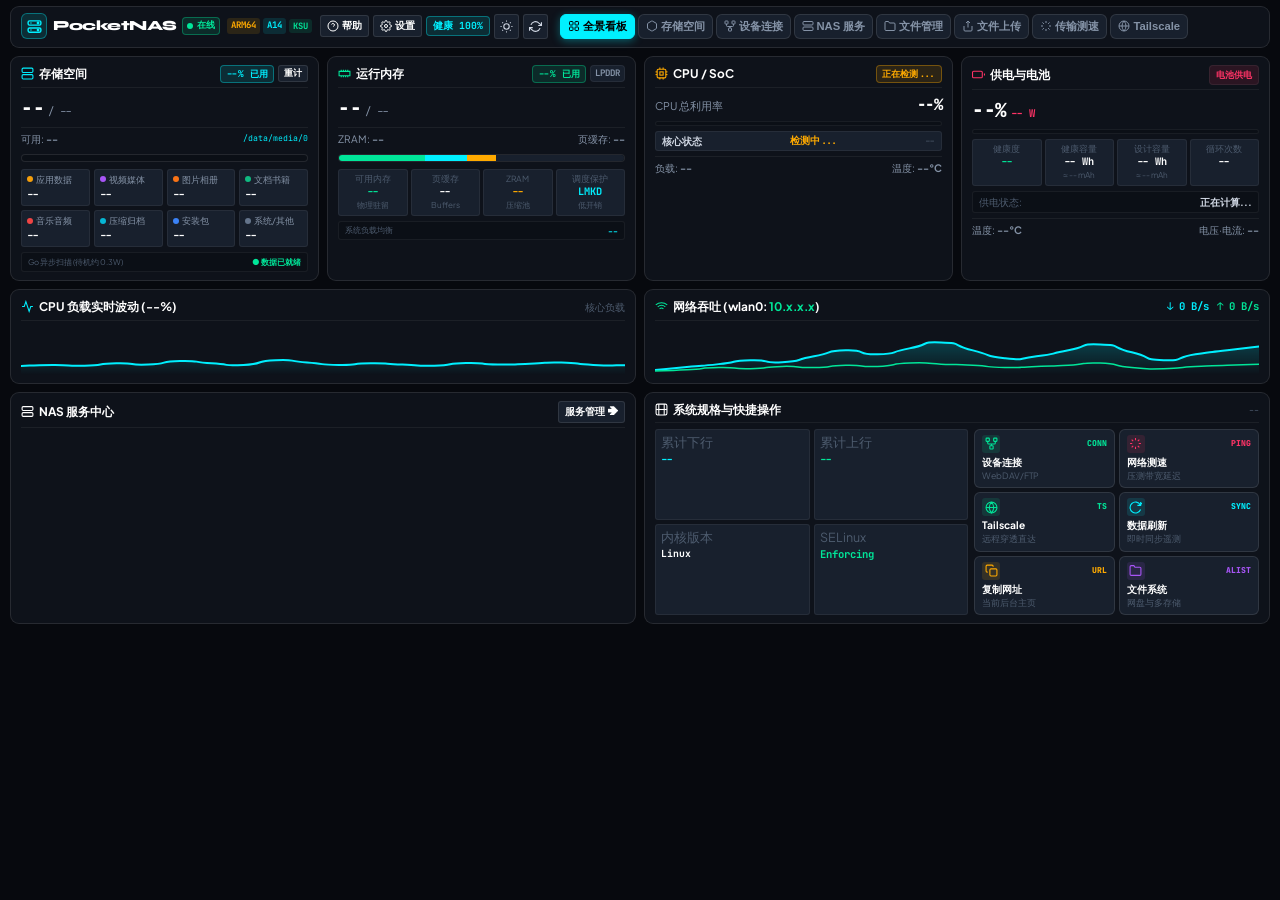
==== commit 1e17a50f: "Add files via upload" ====
--- a/server/web/index.html
+++ b/server/web/index.html
@@ -1,88 +1,108 @@
 <!DOCTYPE html>
-<html lang="zh-CN" data-theme="dark">
+<html lang="zh-CN" data-theme="dark" data-font-scale="standard" data-motion="light">
 <head>
   <meta charset="UTF-8">
   <meta name="viewport" content="width=device-width, initial-scale=1.0, maximum-scale=1.0, user-scalable=no">
   <meta http-equiv="Cache-Control" content="no-store, no-cache, must-revalidate, max-age=0">
   <meta http-equiv="Pragma" content="no-cache">
   <meta http-equiv="Expires" content="0">
-  <title>PocketNAS Pro v3.3.2 · 私人 NAS 控制台</title>
-  <link rel="stylesheet" href="style.css?v=20260827_330">
+  <title>PocketNAS Pro v3.3.6 · 工业高密度 NAS 控制台</title>
+  <link rel="preconnect" href="https://fonts.googleapis.com">
+  <link rel="preconnect" href="https://fonts.gstatic.com" crossorigin>
+  <link href="https://fonts.googleapis.com/css2?family=JetBrains+Mono:wght@400;500;700;800&family=Plus+Jakarta+Sans:wght@400;500;600;700;800&family=Syne:wght@700;800&display=swap" rel="stylesheet">
+  <link rel="stylesheet" href="style.css?v=20260901_336">
 </head>
 <body>
 
-  <div class="app-wrapper">
+  <div class="app-shell">
     
-    <!-- ================= 顶置全景导航栏 ================= -->
-    <header class="top-header">
+    <!-- ================= 顶置 HUD 工业风格控制栏 (移动端 2x4 双行全宽免滑动导航) ================= -->
+    <header class="hud-header">
       
-      <div class="brand-section">
-        <div class="brand-badge">
-          <svg width="18" height="18" viewBox="0 0 24 24" fill="none" stroke="currentColor" stroke-width="2.5" stroke-linecap="round" stroke-linejoin="round"><path d="M13 2L3 14h9l-1 8 10-12h-9l1-8z"/></svg>
-        </div>
-        <div class="brand-text">
-          <h1 id="dev-name">
-            <span id="header-brand-model">PocketNAS Pro</span>
-            <span class="glow-pill green">● 在线</span>
-          </h1>
-          <p id="dev-sub">加载中 · Android · KernelSU Root</p>
-        </div>
-      </div>
-
-            <!-- 顶置功能 Tabs (全景看板 -> 存储空间 -> 设备连接 -> NAS服务 -> AList(5244) -> 文件闪传(2333) -> 传输测速) -->
-      <nav class="top-nav">
-        <button class="nav-tab-btn active" data-tab="tab-overview">
-          <svg width="13" height="13" viewBox="0 0 24 24" fill="none" stroke="currentColor" stroke-width="2"><rect x="3" y="3" width="7" height="7"></rect><rect x="14" y="3" width="7" height="7"></rect><rect x="14" y="14" width="7" height="7"></rect><rect x="3" y="14" width="7" height="7"></rect></svg>
-          <span>全景看板</span>
-        </button>
-        <button class="nav-tab-btn" data-tab="tab-storage">
-          <svg width="13" height="13" viewBox="0 0 24 24" fill="none" stroke="currentColor" stroke-width="2"><path d="M21 16V8a2 2 0 0 0-1-1.73l-7-4a2 2 0 0 0-2 0l-7 4A2 2 0 0 0 3 8v8a2 2 0 0 0 1 1.73l7 4a2 2 0 0 0 2 0l7-4A2 2 0 0 0 21 16z"></path></svg>
-          <span>存储空间</span>
-        </button>
-        <button class="nav-tab-btn" data-tab="tab-network">
-          <svg width="13" height="13" viewBox="0 0 24 24" fill="none" stroke="currentColor" stroke-width="2"><circle cx="12" cy="12" r="10"></circle><line x1="2" y1="12" x2="22" y2="12"></line><path d="M12 2a15.3 15.3 0 0 1 4 10 15.3 15.3 0 0 1-4 10 15.3 15.3 0 0 1-4-10 15.3 15.3 0 0 1 4-10z"></path></svg>
-          <span>设备连接</span>
-        </button>
-        <button class="nav-tab-btn" data-tab="tab-services">
-          <svg width="13" height="13" viewBox="0 0 24 24" fill="none" stroke="currentColor" stroke-width="2"><rect x="2" y="2" width="20" height="8" rx="2" ry="2"></rect><rect x="2" y="14" width="20" height="8" rx="2" ry="2"></rect><line x1="6" y1="6" x2="6.01" y2="6"></line><line x1="6" y1="18" x2="6.01" y2="18"></line></svg>
-          <span>NAS 服务</span>
-        </button>
-        <button class="nav-tab-btn" data-tab="tab-alist">
-          <svg width="13" height="13" viewBox="0 0 24 24" fill="none" stroke="currentColor" stroke-width="2"><path d="M22 19a2 2 0 0 1-2 2H4a2 2 0 0 1-2-2V5a2 2 0 0 1 2-2h5l2 3h9a2 2 0 0 1 2 2z"></path></svg>
-          <span>文件系统(AList)</span>
-        </button>
-        <button class="nav-tab-btn" data-tab="tab-fsend">
-          <svg width="13" height="13" viewBox="0 0 24 24" fill="none" stroke="var(--accent-orange)" stroke-width="2"><polygon points="13 2 3 14 12 14 11 22 21 10 12 10 13 2"></polygon></svg>
-          <span>文件闪传(:2333)</span>
-        </button>
-        <button class="nav-tab-btn" data-tab="tab-speedtest">
-          <svg width="13" height="13" viewBox="0 0 24 24" fill="none" stroke="var(--accent-pink)" stroke-width="2.5"><polygon points="13 2 3 14 12 14 11 22 21 10 12 10 13 2"></polygon></svg>
-          <span>传输测速</span>
-        </button>
-      </nav>
-
-      <!-- 顶部快捷操作与状态区 -->
-      <div class="header-actions">
-        <button class="btn-help-pill" onclick="openHelpModal()" title="查看连接教程与帮助文档">
-          <span>❓ 帮助</span>
-        </button>
-
-        <div class="glow-pill cyan" id="health-badge">
-          <span>🛡️ 100%</span>
-        </div>
-        <div class="glow-pill" id="uptime-badge">
-          <span>⏱️ --</span>
-        </div>
-        
-        <div class="theme-switch-mini">
-          <button class="theme-btn-mini active" id="theme-btn-auto" onclick="setThemeMode('auto')" title="跟随系统">💻</button>
-          <button class="theme-btn-mini" id="theme-btn-light" onclick="setThemeMode('light')" title="浅色模式">☀️</button>
-          <button class="theme-btn-mini" id="theme-btn-dark" onclick="setThemeMode('dark')" title="深色模式">🌙</button>
-        </div>
-
-        <button class="btn-header-action" onclick="handleQuickRun()">
-          <span>⚡ 刷新</span>
-        </button>
+      <!-- 第一排：品牌与控制栏 -->
+      <div class="header-top-row">
+        <div class="brand-section">
+          <div class="brand-glyph" title="PocketNAS Pro Core">
+            <svg width="17" height="17" viewBox="0 0 24 24" fill="none" stroke="currentColor" stroke-width="2" stroke-linecap="round" stroke-linejoin="round">
+              <rect x="3" y="4" width="18" height="6" rx="2"></rect>
+              <rect x="3" y="14" width="18" height="6" rx="2"></rect>
+              <line x1="7" y1="7" x2="7.01" y2="7"></line>
+              <line x1="7" y1="17" x2="7.01" y2="17"></line>
+              <circle cx="17" cy="7" r="1" fill="currentColor"></circle>
+              <circle cx="17" cy="17" r="1" fill="currentColor"></circle>
+            </svg>
+          </div>
+          <div class="brand-meta">
+            <div class="brand-title-line">
+              <span class="brand-title">PocketNAS</span>
+              <span class="status-tag green compact"><span class="dot ok"></span>在线</span>
+              <div class="mini-meta-chips" id="header-mini-chips">
+                <span class="chip-soc" id="chip-soc-val">ARM64</span>
+                <span class="chip-os" id="chip-os-val">A14</span>
+                <span class="chip-root" id="chip-root-val">KSU</span>
+              </div>
+            </div>
+          </div>
+        </div>
+
+        <!-- 帮助、设置、健康、主题、刷新等常用控制按钮 -->
+        <div class="hud-actions">
+          <button class="btn-hud" onclick="openHelpModal()" title="连接教程与排错指南">
+            <svg width="12" height="12" viewBox="0 0 24 24" fill="none" stroke="currentColor" stroke-width="2"><circle cx="12" cy="12" r="10"></circle><path d="M9.09 9a3 3 0 0 1 5.83 1c0 2-3 3-3 3"></path><line x1="12" y1="17" x2="12.01" y2="17"></line></svg>
+            <span>帮助</span>
+          </button>
+          <button class="btn-hud" onclick="openSettingsModal()" title="偏好与界面控制中心">
+            <svg width="12" height="12" viewBox="0 0 24 24" fill="none" stroke="currentColor" stroke-width="2"><circle cx="12" cy="12" r="3"></circle><path d="M19.4 15a1.65 1.65 0 0 0 .33 1.82l.06.06a2 2 0 0 1 0 2.83 2 2 0 0 1-2.83 0l-.06-.06a1.65 1.65 0 0 0-1.82-.33 1.65 1.65 0 0 0-1 1.51V21a2 2 0 0 1-2 2 2 2 0 0 1-2-2v-.09A1.65 1.65 0 0 0 9 19.4a1.65 1.65 0 0 0-1.82.33l-.06.06a2 2 0 0 1-2.83 0 2 2 0 0 1 0-2.83l.06-.06a1.65 1.65 0 0 0 .33-1.82 1.65 1.65 0 0 0-1.51-1H3a2 2 0 0 1-2-2 2 2 0 0 1 2-2h.09A1.65 1.65 0 0 0 4.6 9a1.65 1.65 0 0 0-.33-1.82l-.06-.06a2 2 0 0 1 0-2.83 2 2 0 0 1 2.83 0l.06.06a1.65 1.65 0 0 0 1.82.33H9a1.65 1.65 0 0 0 1-1.51V3a2 2 0 0 1 2-2 2 2 0 0 1 2 2v.09a1.65 1.65 0 0 0 1 1.51 1.65 1.65 0 0 0 1.82-.33l.06-.06a2 2 0 0 1 2.83 0 2 2 0 0 1 0 2.83l-.06.06a1.65 1.65 0 0 0-.33 1.82V9a1.65 1.65 0 0 0 1.51 1H21a2 2 0 0 1 2 2 2 2 0 0 1-2 2h-.09a1.65 1.65 0 0 0-1.51 1z"></path></svg>
+            <span>设置</span>
+          </button>
+          <div class="status-tag cyan" id="health-badge">
+            <span>健康 100%</span>
+          </div>
+          <button class="btn-hud-icon" id="theme-toggle-btn" onclick="toggleThemeNext()" title="切换明暗色彩主题">
+            <svg width="13" height="13" viewBox="0 0 24 24" fill="none" stroke="currentColor" stroke-width="2" id="theme-icon-svg"><circle cx="12" cy="12" r="5"></circle><line x1="12" y1="1" x2="12" y2="3"></line><line x1="12" y1="21" x2="12" y2="23"></line><line x1="4.22" y1="4.22" x2="5.64" y2="5.64"></line><line x1="18.36" y1="18.36" x2="19.78" y2="19.78"></line><line x1="1" y1="12" x2="3" y2="12"></line><line x1="21" y1="12" x2="23" y2="12"></line><line x1="4.22" y1="19.78" x2="5.64" y2="18.36"></line><line x1="18.36" y1="5.64" x2="19.78" y2="4.22"></line></svg>
+          </button>
+          <button class="btn-hud-icon" onclick="handleQuickRun()" title="立即同步遥测数据">
+            <svg width="13" height="13" viewBox="0 0 24 24" fill="none" stroke="currentColor" stroke-width="2"><polyline points="23 4 23 10 17 10"></polyline><polyline points="1 20 1 14 7 14"></polyline><path d="M3.51 9a9 9 0 0 1 14.85-3.36L23 10M1 14l4.64 4.36A9 9 0 0 0 20.49 15"></path></svg>
+          </button>
+        </div>
+      </div>
+
+      <!-- 第二排：2x4 双行紧凑全宽导航栏 (在操作栏正下方，免横向滑动，单手一按即切) -->
+      <div class="header-nav-row">
+        <nav class="hud-nav-rail nav-grid-2x4" id="main-hud-nav">
+          <button class="hud-nav-btn active" data-tab="tab-overview" id="nav-item-overview">
+            <svg width="12" height="12" viewBox="0 0 24 24" fill="none" stroke="currentColor" stroke-width="2"><rect x="3" y="3" width="7" height="7" rx="1.5"></rect><rect x="14" y="3" width="7" height="7" rx="1.5"></rect><rect x="14" y="14" width="7" height="7" rx="1.5"></rect><rect x="3" y="14" width="7" height="7" rx="1.5"></rect></svg>
+            <span>全景看板</span>
+          </button>
+          <button class="hud-nav-btn" data-tab="tab-storage" id="nav-item-storage">
+            <svg width="12" height="12" viewBox="0 0 24 24" fill="none" stroke="currentColor" stroke-width="2"><path d="M21 16V8a2 2 0 0 0-1-1.73l-7-4a2 2 0 0 0-2 0l-7 4A2 2 0 0 0 3 8v8a2 2 0 0 0 1 1.73l7 4a2 2 0 0 0 2 0l7-4A2 2 0 0 0 21 16z"></path></svg>
+            <span>存储空间</span>
+          </button>
+          <button class="hud-nav-btn" data-tab="tab-network" id="nav-item-network">
+            <svg width="12" height="12" viewBox="0 0 24 24" fill="none" stroke="currentColor" stroke-width="2"><rect x="2" y="2" width="6" height="6" rx="1"></rect><rect x="16" y="2" width="6" height="6" rx="1"></rect><rect x="9" y="16" width="6" height="6" rx="1"></rect><path d="M5 8v3a2 2 0 0 0 2 2h10a2 2 0 0 0 2-2V8"></path><line x1="12" y1="13" x2="12" y2="16"></line></svg>
+            <span>设备连接</span>
+          </button>
+          <button class="hud-nav-btn" data-tab="tab-services" id="nav-item-services">
+            <svg width="12" height="12" viewBox="0 0 24 24" fill="none" stroke="currentColor" stroke-width="2"><rect x="2" y="3" width="20" height="7" rx="2"></rect><rect x="2" y="14" width="20" height="7" rx="2"></rect><line x1="6" y1="6.5" x2="6.01" y2="6.5"></line><line x1="6" y1="17.5" x2="6.01" y2="17.5"></line></svg>
+            <span>NAS 服务</span>
+          </button>
+          <button class="hud-nav-btn" data-tab="tab-alist" id="nav-item-alist">
+            <svg width="12" height="12" viewBox="0 0 24 24" fill="none" stroke="currentColor" stroke-width="2"><path d="M22 19a2 2 0 0 1-2 2H4a2 2 0 0 1-2-2V5a2 2 0 0 1 2-2h5l2 3h9a2 2 0 0 1 2 2z"></path></svg>
+            <span>文件管理</span>
+          </button>
+          <button class="hud-nav-btn" data-tab="tab-fsend" id="nav-item-fsend">
+            <svg width="12" height="12" viewBox="0 0 24 24" fill="none" stroke="currentColor" stroke-width="2"><path d="M4 12v8a2 2 0 0 0 2 2h12a2 2 0 0 0 2-2v-8"></path><polyline points="16 6 12 2 8 6"></polyline><line x1="12" y1="2" x2="12" y2="15"></line></svg>
+            <span>文件上传</span>
+          </button>
+          <button class="hud-nav-btn" data-tab="tab-speedtest" id="nav-item-speedtest">
+            <svg width="12" height="12" viewBox="0 0 24 24" fill="none" stroke="currentColor" stroke-width="2"><path d="M12 2v4M12 18v4M4.93 4.93l2.83 2.83M16.24 16.24l2.83 2.83M2 12h4M18 12h4M4.93 19.07l2.83-2.83M16.24 7.76l2.83-2.83"></path></svg>
+            <span>传输测速</span>
+          </button>
+          <button class="hud-nav-btn" data-tab="tab-tailscale" id="nav-item-tailscale">
+            <svg width="12" height="12" viewBox="0 0 24 24" fill="none" stroke="currentColor" stroke-width="2"><circle cx="12" cy="12" r="10"></circle><path d="M12 2a14.5 14.5 0 0 0 0 20 14.5 14.5 0 0 0 0-20"></path><path d="M2 12h20"></path></svg>
+            <span>Tailscale</span>
+          </button>
+        </nav>
       </div>
 
     </header>
@@ -90,140 +110,229 @@
     <!-- ================= 页面主体容器 ================= -->
     <main class="main-viewport">
 
-      <!-- ================= TAB 1: 首页全景控制台 ================= -->
-      <div id="tab-overview" class="tab-pane active">
+      <!-- ================= TAB 1: 全景看板 (Overview) ================= -->
+      <div id="tab-overview" class="tab-view active">
         
-        <!-- 第一行：4 列核心状态矩阵 -->
-        <section class="grid-4-dense layout-row-1">
+        <!-- 第一行：4 列高密度硬件与资源矩阵 -->
+        <section class="grid-4-telemetry layout-row-1">
           
-          <!-- 1. 存储空间卡片 -->
-          <div class="glass-panel card-storage">
-            <div class="panel-head">
-              <div class="panel-title">
-                <svg width="13" height="13" viewBox="0 0 24 24" fill="none" stroke="var(--accent-cyan)" stroke-width="2"><rect x="2" y="2" width="20" height="8" rx="2" ry="2"></rect><rect x="2" y="14" width="20" height="8" rx="2" ry="2"></rect></svg>
+          <!-- 1. 存储空间 -->
+          <div class="cyber-card card-storage">
+            <div class="card-hud-head">
+              <div class="card-hud-title">
+                <svg width="13" height="13" viewBox="0 0 24 24" fill="none" stroke="var(--accent-cyan)" stroke-width="2"><rect x="2" y="2" width="20" height="8" rx="2"></rect><rect x="2" y="14" width="20" height="8" rx="2"></rect></svg>
                 <span>存储空间</span>
               </div>
-              <span id="storage-pct-badge" class="badge-tag cyan">--% 已用</span>
+              <div style="display:flex; align-items:center; gap:4px;">
+                <span id="storage-pct-badge" class="status-tag cyan" style="font-size:0.75em; padding:1px 5px;">--% 已用</span>
+                <button class="btn-hud" style="padding:1px 5px; font-size:0.75em;" onclick="triggerStorageRescan()">重计</button>
+              </div>
             </div>
             <div class="card-body-compact">
-              <div class="stat-big-row">
-                <span class="num-highlight" id="storage-used">--</span>
-                <span class="num-sub" id="storage-total">/ --</span>
-              </div>
-              <div class="storage-bar-track">
-                <div id="storage-bar-fill" class="storage-bar-fill" style="width: 0%;"></div>
-              </div>
-              <div class="card-sub-meta">
+              <div class="hero-metric-row">
+                <span class="num-hud" id="storage-used">--</span>
+                <span class="num-hud-sub" id="storage-total">/ --</span>
+              </div>
+              <div class="card-hud-footer">
                 <span>可用: <strong id="storage-free">--</strong></span>
-                <span class="path-tag">/data/media/0</span>
-              </div>
-            </div>
-          </div>
-
-          <!-- 2. 运行内存卡片 -->
-          <div class="glass-panel card-ram">
-            <div class="panel-head">
-              <div class="panel-title">
-                <svg width="13" height="13" viewBox="0 0 24 24" fill="none" stroke="var(--accent-green)" stroke-width="2"><path d="M6 19v-3M10 19v-3M14 19v-3M18 19v-3M6 5v3M10 5v3M14 5v3M18 5v3M2 8h20v8H2z"/></svg>
+                <span style="color:var(--accent-cyan); font-family:var(--font-mono); font-size:0.8em;">/data/media/0</span>
+              </div>
+
+              <!-- 小米风格多段胶囊比例柱条 -->
+              <div class="multi-seg-bar" id="overview-storage-bar" title="存储空间深度分类">
+                <div class="seg seg-app" style="width: 0%;" title="应用和数据"></div>
+                <div class="seg seg-img" style="width: 0%;" title="图片相册"></div>
+                <div class="seg seg-aud" style="width: 0%;" title="音乐音频"></div>
+                <div class="seg seg-vid" style="width: 0%;" title="视频媒体"></div>
+                <div class="seg seg-apk" style="width: 0%;" title="安装包 (APK)"></div>
+                <div class="seg seg-doc" style="width: 0%;" title="文档书籍"></div>
+                <div class="seg seg-arch" style="width: 0%;" title="压缩归档"></div>
+                <div class="seg seg-oth" style="width: 0%;" title="系统/其他"></div>
+              </div>
+
+              <!-- 8 类深度分类数据紧凑芯片网格 -->
+              <div class="dense-chip-grid">
+                <div class="dense-chip-item">
+                  <div class="chip-label"><span class="dot" style="background:#f59e0b;"></span><span>应用数据</span></div>
+                  <span class="chip-val" id="ov-cat-app">--</span>
+                </div>
+                <div class="dense-chip-item">
+                  <div class="chip-label"><span class="dot" style="background:#a855f7;"></span><span>视频媒体</span></div>
+                  <span class="chip-val" id="ov-cat-vid">--</span>
+                </div>
+                <div class="dense-chip-item">
+                  <div class="chip-label"><span class="dot" style="background:#f97316;"></span><span>图片相册</span></div>
+                  <span class="chip-val" id="ov-cat-img">--</span>
+                </div>
+                <div class="dense-chip-item">
+                  <div class="chip-label"><span class="dot" style="background:#10b981;"></span><span>文档书籍</span></div>
+                  <span class="chip-val" id="ov-cat-doc">--</span>
+                </div>
+                <div class="dense-chip-item">
+                  <div class="chip-label"><span class="dot" style="background:#ef4444;"></span><span>音乐音频</span></div>
+                  <span class="chip-val" id="ov-cat-aud">--</span>
+                </div>
+                <div class="dense-chip-item">
+                  <div class="chip-label"><span class="dot" style="background:#06b6d4;"></span><span>压缩归档</span></div>
+                  <span class="chip-val" id="ov-cat-arch">--</span>
+                </div>
+                <div class="dense-chip-item">
+                  <div class="chip-label"><span class="dot" style="background:#3b82f6;"></span><span>安装包</span></div>
+                  <span class="chip-val" id="ov-cat-apk">--</span>
+                </div>
+                <div class="dense-chip-item">
+                  <div class="chip-label"><span class="dot" style="background:#64748b;"></span><span>系统/其他</span></div>
+                  <span class="chip-val" id="ov-cat-oth">--</span>
+                </div>
+              </div>
+
+              <div class="hud-endurance-box">
+                <span style="font-size:0.78em; color:var(--text-dim);">Go 异步扫描 (待机约 0.3W)</span>
+                <strong class="val" style="font-size:0.82em; color:var(--accent-emerald);">● 数据已就绪</strong>
+              </div>
+            </div>
+          </div>
+
+          <!-- 2. 运行内存 -->
+          <div class="cyber-card card-ram">
+            <div class="card-hud-head">
+              <div class="card-hud-title">
+                <svg width="13" height="13" viewBox="0 0 24 24" fill="none" stroke="var(--accent-emerald)" stroke-width="2"><path d="M6 19v-3M10 19v-3M14 19v-3M18 19v-3M6 5v3M10 5v3M14 5v3M18 5v3M2 8h20v8H2z"/></svg>
                 <span>运行内存</span>
               </div>
-              <span id="ram-pct-badge" class="badge-tag green">--% 已用</span>
+              <div style="display:flex; align-items:center; gap:4px;">
+                <span id="ram-pct-badge" class="status-tag green" style="font-size:0.75em; padding:1px 5px;">--% 已用</span>
+                <span class="status-tag" style="font-size:0.72em; padding:1px 4px;">LPDDR</span>
+              </div>
             </div>
             <div class="card-body-compact">
-              <div class="stat-big-row">
-                <span class="num-highlight" id="ram-used">--</span>
-                <span class="num-sub" id="ram-total">/ --</span>
-              </div>
-              <div class="storage-bar-track">
-                <div id="ram-bar-fill" class="storage-bar-fill green-bar" style="width: 0%;"></div>
-              </div>
-              <div class="card-sub-meta">
+              <div class="hero-metric-row">
+                <span class="num-hud" id="ram-used">--</span>
+                <span class="num-hud-sub" id="ram-total">/ --</span>
+              </div>
+              <div class="card-hud-footer">
                 <span>ZRAM: <strong id="zram-used">--</strong></span>
-                <span>缓存: <strong id="cache-used">--</strong></span>
+                <span>页缓存: <strong id="cache-used">--</strong></span>
+              </div>
+
+              <!-- 内存构成比例条 -->
+              <div class="multi-seg-bar" title="物理内存与压缩置换构成">
+                <div class="seg seg-mem-active" id="seg-mem-used-bar" style="width: 30%;" title="已用内存"></div>
+                <div class="seg seg-mem-cached" id="seg-mem-cached-bar" style="width: 15%;" title="页缓存"></div>
+                <div class="seg seg-mem-zram" id="seg-mem-zram-bar" style="width: 10%;" title="ZRAM 压缩"></div>
+                <div class="seg seg-mem-free" id="seg-mem-free-bar" style="width: 45%;" title="空闲可用"></div>
+              </div>
+
+              <div class="bat-matrix-hud">
+                <div class="bm-cell">
+                  <div class="lbl">可用内存</div>
+                  <div class="val green" id="ram-free">--</div>
+                  <div class="sub">物理驻留</div>
+                </div>
+                <div class="bm-cell">
+                  <div class="lbl">页缓存</div>
+                  <div class="val" id="ram-cached-val">--</div>
+                  <div class="sub">Buffers</div>
+                </div>
+                <div class="bm-cell">
+                  <div class="lbl">ZRAM</div>
+                  <div class="val" style="color:var(--accent-amber);" id="ram-zram-pct">--</div>
+                  <div class="sub">压缩池</div>
+                </div>
+                <div class="bm-cell">
+                  <div class="lbl">调度保护</div>
+                  <div class="val" style="color:var(--accent-cyan);">LMKD</div>
+                  <div class="sub">低开销</div>
+                </div>
+              </div>
+
+              <div class="hud-endurance-box">
+                <span style="font-size:0.78em; color:var(--text-dim);">系统负载均衡</span>
+                <strong class="val" style="font-size:0.82em; color:var(--accent-cyan);" id="loadavg-text-ram">--</strong>
               </div>
             </div>
           </div>
 
           <!-- 3. CPU / SoC 处理器卡片 -->
-          <div class="glass-panel card-cpu">
-            <div class="panel-head">
-              <div class="panel-title">
-                <svg width="13" height="13" viewBox="0 0 24 24" fill="none" stroke="var(--accent-orange)" stroke-width="2"><rect x="4" y="4" width="16" height="16" rx="2"/><rect x="9" y="9" width="6" height="6"/><line x1="9" y1="1" x2="9" y2="4"/><line x1="15" y1="1" x2="15" y2="4"/><line x1="9" y1="20" x2="9" y2="23"/><line x1="15" y1="20" x2="15" y2="23"/><line x1="20" y1="9" x2="23" y2="9"/><line x1="20" y1="14" x2="23" y2="14"/><line x1="1" y1="9" x2="4" y2="9"/><line x1="1" y1="14" x2="4" y2="14"/></svg>
+          <div class="cyber-card card-cpu">
+            <div class="card-hud-head">
+              <div class="card-hud-title">
+                <svg width="13" height="13" viewBox="0 0 24 24" fill="none" stroke="var(--accent-amber)" stroke-width="2"><rect x="4" y="4" width="16" height="16" rx="2"/><rect x="9" y="9" width="6" height="6"/><line x1="9" y1="1" x2="9" y2="4"/><line x1="15" y1="1" x2="15" y2="4"/><line x1="9" y1="20" x2="9" y2="23"/><line x1="15" y1="20" x2="15" y2="23"/><line x1="20" y1="9" x2="23" y2="9"/><line x1="20" y1="14" x2="23" y2="14"/><line x1="1" y1="9" x2="4" y2="9"/><line x1="1" y1="14" x2="4" y2="14"/></svg>
                 <span>CPU / SoC</span>
               </div>
-              <span class="soc-name-badge" id="soc-full-name">正在检测...</span>
+              <span class="status-tag amber" id="soc-full-name" style="font-size:0.75em; padding:1px 5px;">正在检测...</span>
             </div>
             
             <div class="card-body-compact">
-              <div class="cpu-load-header">
-                <span class="lbl">CPU 负载</span>
-                <span class="num-highlight small" id="cpu-val-sub">--%</span>
-              </div>
-              <div class="storage-bar-track">
-                <div id="cpu-bar-fill" class="storage-bar-fill orange-bar" style="width: 0%;"></div>
-              </div>
-
-              <div class="cluster-rows-grid" id="cpu-clusters-container">
-                <div class="cluster-row-item">
+              <div style="display:flex; justify-content:space-between; align-items:baseline;">
+                <span style="font-size:0.85em; color:var(--text-muted);">CPU 总利用率</span>
+                <span class="num-hud small" id="cpu-val-sub">--%</span>
+              </div>
+              <div class="cyber-progress-track">
+                <div id="cpu-bar-fill" class="cyber-progress-fill amber" style="width: 0%;"></div>
+              </div>
+
+              <div class="cluster-hud-list" id="cpu-clusters-container">
+                <div class="cluster-row">
                   <span class="c-name">核心状态</span>
                   <span class="c-usage">检测中...</span>
                   <span class="c-cores">--</span>
                 </div>
               </div>
 
-              <div class="card-sub-meta">
+              <div class="card-hud-footer">
                 <span>负载: <strong id="loadavg-text">--</strong></span>
-                <span>SoC 温度: <strong id="cpu-temp-badge">--°C</strong></span>
-              </div>
-            </div>
-          </div>
-
-          <!-- 4. 电池与真实健康卡片 -->
-          <div class="glass-panel card-battery">
-            <div class="panel-head">
-              <div class="panel-title">
-                <svg width="13" height="13" viewBox="0 0 24 24" fill="none" stroke="var(--accent-pink)" stroke-width="2"><rect x="1" y="6" width="18" height="12" rx="2"/><line x1="23" y1="10" x2="23" y2="14"/></svg>
-                <span>电池 / 功耗</span>
-              </div>
-              <span class="badge-tag pink" id="bat-status-badge">电池供电</span>
+                <span>温度: <strong id="cpu-temp-badge">--°C</strong></span>
+              </div>
+            </div>
+          </div>
+
+          <!-- 4. 供电与真实健康 -->
+          <div class="cyber-card card-battery">
+            <div class="card-hud-head">
+              <div class="card-hud-title">
+                <svg width="13" height="13" viewBox="0 0 24 24" fill="none" stroke="var(--accent-crimson)" stroke-width="2"><rect x="1" y="6" width="18" height="12" rx="2"/><line x1="23" y1="10" x2="23" y2="14"/></svg>
+                <span>供电与电池</span>
+              </div>
+              <span class="status-tag" style="color:var(--accent-crimson); background:var(--accent-crimson-sub); font-size:0.75em;" id="bat-status-badge">电池供电</span>
             </div>
             
             <div class="card-body-compact">
-              <div class="stat-big-row">
-                <span class="num-highlight" id="bat-level-val">--%</span>
-                <span class="num-sub power" id="power-main-val">-- W</span>
-              </div>
-              <div class="storage-bar-track">
-                <div id="bat-bar-fill" class="storage-bar-fill blue-bar" style="width: 0%;"></div>
-              </div>
-
-              <div class="bat-health-grid">
-                <div class="bh-item">
-                  <span class="k">电池健康</span>
-                  <span class="v green" id="bat-health-pct">--</span>
-                </div>
-                <div class="bh-item">
-                  <span class="k">健康容量</span>
-                  <span class="v" id="bat-health-wh">-- Wh</span>
-                  <span class="sub" id="bat-health-mah">≈ -- mAh</span>
-                </div>
-                <div class="bh-item">
-                  <span class="k">设计容量</span>
-                  <span class="v" id="bat-design-wh">-- Wh</span>
-                  <span class="sub" id="bat-design-mah">≈ -- mAh</span>
-                </div>
-                <div class="bh-item">
-                  <span class="k">循环次数</span>
-                  <span class="v" id="bat-cycle-count">--</span>
-                </div>
-              </div>
-
-              <div class="endurance-box" id="bat-endurance-box">
-                <span class="lbl">供电状态:</span>
+              <div class="hero-metric-row">
+                <span class="num-hud" id="bat-level-val">--%</span>
+                <span class="num-hud-sub watt" id="power-main-val">-- W</span>
+              </div>
+              <div class="cyber-progress-track">
+                <div id="bat-bar-fill" class="cyber-progress-fill crimson" style="width: 0%;"></div>
+              </div>
+
+              <div class="bat-matrix-hud">
+                <div class="bm-cell">
+                  <div class="lbl">健康度</div>
+                  <div class="val green" id="bat-health-pct">--</div>
+                </div>
+                <div class="bm-cell">
+                  <div class="lbl">健康容量</div>
+                  <div class="val" id="bat-health-wh">-- Wh</div>
+                  <div class="sub" id="bat-health-mah">≈ -- mAh</div>
+                </div>
+                <div class="bm-cell">
+                  <div class="lbl">设计容量</div>
+                  <div class="val" id="bat-design-wh">-- Wh</div>
+                  <div class="sub" id="bat-design-mah">≈ -- mAh</div>
+                </div>
+                <div class="bm-cell">
+                  <div class="lbl">循环次数</div>
+                  <div class="val" id="bat-cycle-count">--</div>
+                </div>
+              </div>
+
+              <div class="hud-endurance-box" id="bat-endurance-box">
+                <span style="color:var(--text-dim);">供电状态:</span>
                 <strong class="val" id="bat-endurance-val">正在计算...</strong>
               </div>
 
-              <div class="card-sub-meta">
+              <div class="card-hud-footer">
                 <span>温度: <strong id="bat-temp-val">--°C</strong></span>
                 <span>电压·电流: <strong id="power-vi-val">--</strong></span>
               </div>
@@ -233,97 +342,165 @@
         </section>
 
         <!-- 第二行：2 列实时动态波形监控 -->
-        <section class="grid-2-dense layout-row-2">
+        <section class="grid-2-telemetry layout-row-2">
           
-          <div class="glass-panel">
-            <div class="panel-head">
-              <div class="panel-title">
+          <div class="cyber-card">
+            <div class="card-hud-head">
+              <div class="card-hud-title">
                 <svg width="13" height="13" viewBox="0 0 24 24" fill="none" stroke="var(--accent-cyan)" stroke-width="2"><polyline points="22 12 18 12 15 21 9 3 6 12 2 12"></polyline></svg>
                 <span>CPU 负载实时波动 (<span id="cpu-chart-pct">--%</span>)</span>
               </div>
-              <span style="font-size:10.5px; color:var(--text-muted);" id="cpu-arch-summary">核心负载</span>
-            </div>
-            <div class="mini-canvas-box">
+              <span style="font-size:0.8em; color:var(--text-dim);" id="cpu-arch-summary">核心负载</span>
+            </div>
+            <div class="canvas-hud-box">
               <canvas id="cpu-chart"></canvas>
             </div>
           </div>
 
-          <div class="glass-panel">
-            <div class="panel-head">
-              <div class="panel-title">
-                <svg width="13" height="13" viewBox="0 0 24 24" fill="none" stroke="var(--accent-green)" stroke-width="2"><path d="M5 12.55a11 11 0 0 1 14.08 0"></path><path d="M1.42 9a16 16 0 0 1 21.16 0"></path><path d="M8.53 16.11a6 6 0 0 1 6.95 0"></path><line x1="12" y1="20" x2="12.01" y2="20"></line></svg>
-                <span>网络吞吐 (<span id="net-if">wlan0</span>: <span id="net-ip-tag" style="color:var(--accent-green);">10.x.x.x</span>)</span>
-              </div>
-              <div style="display:flex; gap:8px;">
+          <div class="cyber-card">
+            <div class="card-hud-head">
+              <div class="card-hud-title">
+                <svg width="13" height="13" viewBox="0 0 24 24" fill="none" stroke="var(--accent-emerald)" stroke-width="2"><path d="M5 12.55a11 11 0 0 1 14.08 0"></path><path d="M1.42 9a16 16 0 0 1 21.16 0"></path><path d="M8.53 16.11a6 6 0 0 1 6.95 0"></path><line x1="12" y1="20" x2="12.01" y2="20"></line></svg>
+                <span>网络吞吐 (<span id="net-if">wlan0</span>: <span id="net-ip-tag" style="color:var(--accent-emerald);">10.x.x.x</span>)</span>
+              </div>
+              <div style="display:flex; gap:8px; font-family:var(--font-mono); font-size:0.85em;">
                 <span style="font-weight:700; color:var(--accent-cyan);" id="net-down">↓ 0 B/s</span>
-                <span style="font-weight:700; color:var(--accent-green);" id="net-up">↑ 0 B/s</span>
-              </div>
-            </div>
-            <div class="mini-canvas-box">
+                <span style="font-weight:700; color:var(--accent-emerald);" id="net-up">↑ 0 B/s</span>
+              </div>
+            </div>
+            <div class="canvas-hud-box">
               <canvas id="net-chart"></canvas>
             </div>
           </div>
 
         </section>
 
-        <!-- 第三行：核心服务总览 + 系统规格与快捷操作 -->
-        <section class="grid-2-dense layout-row-3">
+        <!-- 第三行：核心服务总览 + 快捷中枢 (新增「设备连接」快捷直跳) -->
+        <section class="grid-2-telemetry layout-row-3">
           
-          <div class="glass-panel">
-            <div class="panel-head">
-              <div class="panel-title">
-                <svg width="13" height="13" viewBox="0 0 24 24" fill="none" stroke="currentColor" stroke-width="2"><rect x="2" y="2" width="20" height="8" rx="2" ry="2"></rect><rect x="2" y="14" width="20" height="8" rx="2" ry="2"></rect></svg>
-                <span>NAS 服务状态</span>
-              </div>
-              <button class="btn-mini-copy" onclick="switchTab('tab-services')">服务中心 ➔</button>
+          <div class="cyber-card">
+            <div class="card-hud-head">
+              <div class="card-hud-title">
+                <svg width="13" height="13" viewBox="0 0 24 24" fill="none" stroke="currentColor" stroke-width="2"><rect x="2" y="3" width="20" height="7" rx="2"></rect><rect x="2" y="14" width="20" height="7" rx="2"></rect><line x1="6" y1="6.5" x2="6.01" y2="6.5"></line><line x1="6" y1="17.5" x2="6.01" y2="17.5"></line></svg>
+                <span>NAS 服务中心</span>
+              </div>
+              <button class="btn-hud" onclick="switchTab('tab-services')">服务管理 ➔</button>
             </div>
             <div id="overview-services-grid" style="display:grid; grid-template-columns: 1fr 1fr; gap:5px;">
-              <!-- 动态填充服务简明卡片 -->
-            </div>
-          </div>
-
-          <div class="glass-panel">
-            <div class="panel-head">
-              <div class="panel-title">
-                <svg width="13" height="13" viewBox="0 0 24 24" fill="none" stroke="currentColor" stroke-width="2"><circle cx="12" cy="12" r="3"></circle><path d="M19.4 15a1.65 1.65 0 0 0 .33 1.82l.06.06a2 2 0 0 1 0 2.83 2 2 0 0 1-2.83 0l-.06-.06a1.65 1.65 0 0 0-1.82-.33 1.65 1.65 0 0 0-1 1.51V21a2 2 0 0 1-2 2 2 2 0 0 1-2-2v-.09A1.65 1.65 0 0 0 9 19.4a1.65 1.65 0 0 0-1.82.33l-.06.06a2 2 0 0 1-2.83 0 2 2 0 0 1 0-2.83l.06-.06a1.65 1.65 0 0 0 .33-1.82 1.65 1.65 0 0 0-1.51-1H3a2 2 0 0 1-2-2 2 2 0 0 1 2-2h.09A1.65 1.65 0 0 0 4.6 9a1.65 1.65 0 0 0-.33-1.82l-.06-.06a2 2 0 0 1 0-2.83 2 2 0 0 1 2.83 0l.06.06a1.65 1.65 0 0 0 1.82.33H9a1.65 1.65 0 0 0 1-1.51V3a2 2 0 0 1 2-2 2 2 0 0 1 2 2v.09a1.65 1.65 0 0 0 1 1.51 1.65 1.65 0 0 0 1.82-.33l.06-.06a2 2 0 0 1 2.83 0 2 2 0 0 1 0 2.83l-.06.06a1.65 1.65 0 0 0-.33 1.82V9a1.65 1.65 0 0 0 1.51 1H21a2 2 0 0 1 2 2 2 2 0 0 1-2 2h-.09a1.65 1.65 0 0 0-1.51 1z"></path></svg>
+              <!-- 由 JS 动态填充 -->
+            </div>
+          </div>
+
+          <div class="cyber-card">
+            <div class="card-hud-head">
+              <div class="card-hud-title">
+                <svg width="13" height="13" viewBox="0 0 24 24" fill="none" stroke="currentColor" stroke-width="2"><rect x="2" y="2" width="20" height="20" rx="3"></rect><line x1="7" y1="2" x2="7" y2="22"></line><line x1="17" y1="2" x2="17" y2="22"></line><line x1="2" y1="12" x2="22" y2="12"></line></svg>
                 <span>系统规格与快捷操作</span>
               </div>
-              <span style="font-size:10.5px; color:var(--text-muted);" id="last-update">--</span>
+              <span style="font-size:0.8em; color:var(--text-dim);" id="last-update">--</span>
             </div>
             
-            <div style="display:grid; grid-template-columns: 1.2fr 1fr; gap:6px;">
-              <div class="matrix-grid" style="grid-template-columns: 1fr 1fr;">
-                <div class="matrix-cell">
-                  <span class="lbl">累计下行</span>
-                  <span class="num" id="net-total-down" style="font-size:11px; color:var(--accent-cyan);">--</span>
-                </div>
-                <div class="matrix-cell">
-                  <span class="lbl">累计上行</span>
-                  <span class="num" id="net-total-up" style="font-size:11px; color:var(--accent-green);">--</span>
-                </div>
-                <div class="matrix-cell">
-                  <span class="lbl">内核版本</span>
-                  <span class="num" id="kernel-tag" style="font-size:10px;">Linux</span>
-                </div>
-                <div class="matrix-cell">
-                  <span class="lbl">SELinux</span>
-                  <span class="num" id="selinux-tag" style="font-size:10px; color:var(--accent-green);">Enforcing</span>
-                </div>
-              </div>
-
-              <div class="action-tiles">
-                <div class="action-tile-btn" onclick="fetchStatus(true)">
-                  <span class="icon">🔄</span><span>刷新</span>
-                </div>
-                <div class="action-tile-btn" onclick="switchTab('tab-speedtest')">
-                  <span class="icon" style="color:var(--accent-pink);">⚡</span><span>测速</span>
-                </div>
-                <div class="action-tile-btn" onclick="switchTab('tab-network')">
-                  <span class="icon">🌐</span><span>连接</span>
-                </div>
-                <div class="action-tile-btn" onclick="copyText(window.location.origin, 'Dashboard 地址')">
-                  <span class="icon">📋</span><span>网址</span>
-                </div>
+            <div style="display:grid; grid-template-columns: 1.1fr 1fr; gap:6px;">
+              <div class="dense-chip-grid" style="grid-template-columns: 1fr 1fr;">
+                <div class="dense-chip-item">
+                  <span style="color:var(--text-dim);">累计下行</span>
+                  <span class="chip-val" id="net-total-down" style="color:var(--accent-cyan);">--</span>
+                </div>
+                <div class="dense-chip-item">
+                  <span style="color:var(--text-dim);">累计上行</span>
+                  <span class="chip-val" id="net-total-up" style="color:var(--accent-emerald);">--</span>
+                </div>
+                <div class="dense-chip-item">
+                  <span style="color:var(--text-dim);">内核版本</span>
+                  <span class="chip-val" id="kernel-tag" style="font-size:0.78em;">Linux</span>
+                </div>
+                <div class="dense-chip-item">
+                  <span style="color:var(--text-dim);">SELinux</span>
+                  <span class="chip-val" id="selinux-tag" style="color:var(--accent-emerald);">Enforcing</span>
+                </div>
+              </div>
+
+              <!-- 快捷操作磁贴网格 (包含「设备连接」直达) -->
+              <div class="quick-hud-grid">
+                
+                <div class="quick-action-btn" onclick="switchTab('tab-network')">
+                  <div class="q-top-row">
+                    <div class="q-icon emerald">
+                      <svg width="13" height="13" viewBox="0 0 24 24" fill="none" stroke="currentColor" stroke-width="2"><rect x="2" y="2" width="6" height="6" rx="1"></rect><rect x="16" y="2" width="6" height="6" rx="1"></rect><rect x="9" y="16" width="6" height="6" rx="1"></rect><path d="M5 8v3a2 2 0 0 0 2 2h10a2 2 0 0 0 2-2V8"></path><line x1="12" y1="13" x2="12" y2="16"></line></svg>
+                    </div>
+                    <span class="q-badge" style="color:var(--accent-emerald);">CONN</span>
+                  </div>
+                  <div>
+                    <div class="q-title">设备连接</div>
+                    <div class="q-desc">WebDAV/FTP</div>
+                  </div>
+                </div>
+
+                <div class="quick-action-btn" onclick="switchTab('tab-speedtest')">
+                  <div class="q-top-row">
+                    <div class="q-icon crimson">
+                      <svg width="13" height="13" viewBox="0 0 24 24" fill="none" stroke="currentColor" stroke-width="2"><path d="M12 2v4M12 18v4M4.93 4.93l2.83 2.83M16.24 16.24l2.83 2.83M2 12h4M18 12h4M4.93 19.07l2.83-2.83M16.24 7.76l2.83-2.83"/></svg>
+                    </div>
+                    <span class="q-badge" style="color:var(--accent-crimson);">PING</span>
+                  </div>
+                  <div>
+                    <div class="q-title">网络测速</div>
+                    <div class="q-desc">压测带宽延迟</div>
+                  </div>
+                </div>
+
+                <div class="quick-action-btn" onclick="switchTab('tab-tailscale')">
+                  <div class="q-top-row">
+                    <div class="q-icon green">
+                      <svg width="13" height="13" viewBox="0 0 24 24" fill="none" stroke="currentColor" stroke-width="2"><circle cx="12" cy="12" r="10"></circle><path d="M12 2a14.5 14.5 0 0 0 0 20 14.5 14.5 0 0 0 0-20"></path><path d="M2 12h20"></path></svg>
+                    </div>
+                    <span class="q-badge" style="color:var(--accent-emerald);">TS</span>
+                  </div>
+                  <div>
+                    <div class="q-title">Tailscale</div>
+                    <div class="q-desc">远程穿透直达</div>
+                  </div>
+                </div>
+
+                <div class="quick-action-btn" onclick="fetchStatus(true)">
+                  <div class="q-top-row">
+                    <div class="q-icon cyan">
+                      <svg width="13" height="13" viewBox="0 0 24 24" fill="none" stroke="currentColor" stroke-width="2"><path d="M21.5 2v6h-6M21.34 15.57a10 10 0 1 1-.57-8.38l5.67-5.67"/></svg>
+                    </div>
+                    <span class="q-badge">SYNC</span>
+                  </div>
+                  <div>
+                    <div class="q-title">数据刷新</div>
+                    <div class="q-desc">即时同步遥测</div>
+                  </div>
+                </div>
+
+                <div class="quick-action-btn" onclick="copyText(window.location.origin, '控制台地址')">
+                  <div class="q-top-row">
+                    <div class="q-icon amber">
+                      <svg width="13" height="13" viewBox="0 0 24 24" fill="none" stroke="currentColor" stroke-width="2"><rect x="9" y="9" width="13" height="13" rx="2" ry="2"></rect><path d="M5 15H4a2 2 0 0 1-2-2V4a2 2 0 0 1 2-2h9a2 2 0 0 1 2 2v1"></path></svg>
+                    </div>
+                    <span class="q-badge" style="color:var(--accent-amber);">URL</span>
+                  </div>
+                  <div>
+                    <div class="q-title">复制网址</div>
+                    <div class="q-desc">当前后台主页</div>
+                  </div>
+                </div>
+
+                <div class="quick-action-btn" onclick="switchTab('tab-alist')">
+                  <div class="q-top-row">
+                    <div class="q-icon purple">
+                      <svg width="13" height="13" viewBox="0 0 24 24" fill="none" stroke="currentColor" stroke-width="2"><path d="M22 19a2 2 0 0 1-2 2H4a2 2 0 0 1-2-2V5a2 2 0 0 1 2-2h5l2 3h9a2 2 0 0 1 2 2z"></path></svg>
+                    </div>
+                    <span class="q-badge" style="color:var(--accent-purple);">ALIST</span>
+                  </div>
+                  <div>
+                    <div class="q-title">文件系统</div>
+                    <div class="q-desc">网盘与多存储</div>
+                  </div>
+                </div>
+
               </div>
             </div>
           </div>
@@ -332,569 +509,622 @@
 
       </div>
 
-      <!-- ================= TAB 2: 存储矩阵与文件深度分析 ================= -->
-      <div id="tab-storage" class="tab-pane">
-        
-        <div class="glass-panel storage-analysis-panel">
-          <div class="panel-head">
-            <div class="panel-title">
+      <!-- ================= TAB 2: 存储矩阵 (Storage) ================= -->
+      <div id="tab-storage" class="tab-view">
+        <div class="cyber-card">
+          <div class="card-hud-head">
+            <div class="card-hud-title">
               <svg width="14" height="14" viewBox="0 0 24 24" fill="none" stroke="var(--accent-cyan)" stroke-width="2"><path d="M21.21 15.89A10 10 0 1 1 8 2.83"></path><path d="M22 12A10 10 0 0 0 12 2v10z"></path></svg>
               <span>存储空间深度分析 (内部存储 /data/media/0)</span>
             </div>
             <div style="display:flex; align-items:center; gap:6px;">
-              <span class="status-tag ok" id="storage-scan-status-tag">● 数据已就绪</span>
-              <button class="btn-mini-copy" id="btn-trigger-rescan" onclick="triggerStorageRescan()">🔄 重新统计</button>
-            </div>
-          </div>
-
-          <div class="storage-hero-summary">
-            <div class="hero-title">存储空间</div>
-            <div class="hero-sub" id="storage-hero-desc">已使用 --，剩余 --，共 --</div>
-          </div>
-
-          <!-- 多段色彩融合比例柱条 -->
-          <div class="multi-segment-bar-wrapper">
-            <div class="multi-segment-bar" id="storage-multi-bar">
-              <div class="seg-item seg-app" style="width: 0%;" title="应用和数据"></div>
-              <div class="seg-item seg-img" style="width: 0%;" title="图片"></div>
-              <div class="seg-item seg-aud" style="width: 0%;" title="音频"></div>
-              <div class="seg-item seg-vid" style="width: 0%;" title="视频"></div>
-              <div class="seg-item seg-apk" style="width: 0%;" title="安装包"></div>
-              <div class="seg-item seg-doc" style="width: 0%;" title="文档"></div>
-              <div class="seg-item seg-arch" style="width: 0%;" title="压缩包"></div>
-              <div class="seg-item seg-oth" style="width: 0%;" title="其他文件"></div>
-            </div>
-          </div>
-
-          <!-- 分类列表 (仿 HyperOS / 小米安全中心存储界面) -->
-          <div class="storage-categories-grid" id="storage-categories-list">
-            <div class="cat-card">
-              <div class="cat-left">
-                <span class="cat-dot" style="background:#f59e0b;"></span>
-                <span class="cat-name">应用和数据</span>
-              </div>
-              <div class="cat-right">
-                <span class="cat-size" id="cat-size-app">--</span>
-                <span class="cat-arrow">›</span>
-              </div>
-            </div>
-            <div class="cat-card">
-              <div class="cat-left">
-                <span class="cat-dot" style="background:#f97316;"></span>
-                <span class="cat-name">图片</span>
-              </div>
-              <div class="cat-right">
-                <span class="cat-size" id="cat-size-image">--</span>
-                <span class="cat-arrow">›</span>
-              </div>
-            </div>
-            <div class="cat-card">
-              <div class="cat-left">
-                <span class="cat-dot" style="background:#ef4444;"></span>
-                <span class="cat-name">音频</span>
-              </div>
-              <div class="cat-right">
-                <span class="cat-size" id="cat-size-audio">--</span>
-                <span class="cat-arrow">›</span>
-              </div>
-            </div>
-            <div class="cat-card">
-              <div class="cat-left">
-                <span class="cat-dot" style="background:#a855f7;"></span>
-                <span class="cat-name">视频</span>
-              </div>
-              <div class="cat-right">
-                <span class="cat-size" id="cat-size-video">--</span>
-                <span class="cat-arrow">›</span>
-              </div>
-            </div>
-            <div class="cat-card">
-              <div class="cat-left">
-                <span class="cat-dot" style="background:#3b82f6;"></span>
-                <span class="cat-name">安装包</span>
-              </div>
-              <div class="cat-right">
-                <span class="cat-size" id="cat-size-apk">--</span>
-                <span class="cat-arrow">›</span>
-              </div>
-            </div>
-            <div class="cat-card">
-              <div class="cat-left">
-                <span class="cat-dot" style="background:#10b981;"></span>
-                <span class="cat-name">文档</span>
-              </div>
-              <div class="cat-right">
-                <span class="cat-size" id="cat-size-doc">--</span>
-                <span class="cat-arrow">›</span>
-              </div>
-            </div>
-            <div class="cat-card">
-              <div class="cat-left">
-                <span class="cat-dot" style="background:#06b6d4;"></span>
-                <span class="cat-name">压缩包</span>
-              </div>
-              <div class="cat-right">
-                <span class="cat-size" id="cat-size-archive">--</span>
-                <span class="cat-arrow">›</span>
-              </div>
-            </div>
-            <div class="cat-card">
-              <div class="cat-left">
-                <span class="cat-dot" style="background:#64748b;"></span>
-                <span class="cat-name">系统数据 / 其他</span>
-              </div>
-              <div class="cat-right">
-                <span class="cat-size" id="cat-size-other">--</span>
-                <span class="cat-arrow">›</span>
-              </div>
-            </div>
-          </div>
-
-          <div class="storage-footer-meta">
-            <span style="font-size:10.5px; color:var(--text-muted);" id="storage-last-scan-time">上次扫描: 尚未完成</span>
-            <span style="font-size:10.5px; color:var(--accent-cyan);">共享根路径: /data/media/0</span>
-          </div>
-
-          <div style="margin-top:4px; padding:8px 10px; background:var(--stat-box-bg); border-radius:6px; border:1px solid var(--glass-border);">
-            <p style="font-size:11px; color:var(--text-sub); line-height:1.5;">
-              💡 <strong>极低功耗分类说明：</strong> 采用纯 Go 静态扫描引擎，启动后常驻内存，每 30 分钟后台静默刷新，不触发高频磁盘唤醒（待机功耗保持约 0.3W）。支持点击右上角「🔄 重新统计」按需刷新。
-            </p>
-          </div>
-        </div>
-
-      </div>
-
-      <!-- ================= TAB 3: 设备连接 (精简地址中心) ================= -->
-      <div id="tab-network" class="tab-pane">
-        
-        <div class="glass-panel">
-          <div class="panel-head">
-            <div class="panel-title">
+              <span class="status-tag green" id="storage-scan-status-tag">● 数据已就绪</span>
+              <button class="btn-hud" id="btn-trigger-rescan" onclick="triggerStorageRescan()">重新统计</button>
+            </div>
+          </div>
+
+          <div style="display:flex; flex-direction:column; gap:3px; margin: 4px 0;">
+            <div style="font-size:1.15em; font-weight:800; color:var(--text-pure);" id="storage-hero-title">存储空间详情</div>
+            <div style="font-size:0.88em; color:var(--text-muted);" id="storage-hero-desc">已使用 --，剩余 --，共 --</div>
+          </div>
+
+          <!-- 多段色彩比例胶囊柱条 -->
+          <div class="multi-seg-bar" style="height:12px; border-radius:6px; margin: 6px 0;" id="storage-multi-bar" title="存储空间深度分类">
+            <div class="seg seg-app" style="width: 0%;" title="应用和数据"></div>
+            <div class="seg seg-img" style="width: 0%;" title="图片相册"></div>
+            <div class="seg seg-aud" style="width: 0%;" title="音乐音频"></div>
+            <div class="seg seg-vid" style="width: 0%;" title="视频媒体"></div>
+            <div class="seg seg-apk" style="width: 0%;" title="安装包 (APK)"></div>
+            <div class="seg seg-doc" style="width: 0%;" title="文档书籍"></div>
+            <div class="seg seg-arch" style="width: 0%;" title="压缩归档"></div>
+            <div class="seg seg-oth" style="width: 0%;" title="系统数据 / 其他"></div>
+          </div>
+
+          <!-- 分类列表 (带精准容量与百分比) -->
+          <div style="display:grid; grid-template-columns: repeat(auto-fill, minmax(260px, 1fr)); gap:6px;" id="storage-categories-list">
+            <div class="ep-card">
+              <div class="ep-head">
+                <div class="ep-title-txt"><span class="dot" style="width:8px; height:8px; border-radius:50%; background:#f59e0b;"></span><span>应用和数据</span></div>
+                <div style="display:flex; align-items:baseline; gap:5px;">
+                  <strong class="chip-val" id="cat-size-app">--</strong>
+                  <span class="chip-pct" id="cat-pct-app" style="font-size:0.75em; color:var(--text-dim); font-family:var(--font-mono);">(--%)</span>
+                </div>
+              </div>
+            </div>
+            <div class="ep-card">
+              <div class="ep-head">
+                <div class="ep-title-txt"><span class="dot" style="width:8px; height:8px; border-radius:50%; background:#f97316;"></span><span>图片相册</span></div>
+                <div style="display:flex; align-items:baseline; gap:5px;">
+                  <strong class="chip-val" id="cat-size-image">--</strong>
+                  <span class="chip-pct" id="cat-pct-image" style="font-size:0.75em; color:var(--text-dim); font-family:var(--font-mono);">(--%)</span>
+                </div>
+              </div>
+            </div>
+            <div class="ep-card">
+              <div class="ep-head">
+                <div class="ep-title-txt"><span class="dot" style="width:8px; height:8px; border-radius:50%; background:#ef4444;"></span><span>音乐音频</span></div>
+                <div style="display:flex; align-items:baseline; gap:5px;">
+                  <strong class="chip-val" id="cat-size-audio">--</strong>
+                  <span class="chip-pct" id="cat-pct-audio" style="font-size:0.75em; color:var(--text-dim); font-family:var(--font-mono);">(--%)</span>
+                </div>
+              </div>
+            </div>
+            <div class="ep-card">
+              <div class="ep-head">
+                <div class="ep-title-txt"><span class="dot" style="width:8px; height:8px; border-radius:50%; background:#a855f7;"></span><span>视频媒体</span></div>
+                <div style="display:flex; align-items:baseline; gap:5px;">
+                  <strong class="chip-val" id="cat-size-video">--</strong>
+                  <span class="chip-pct" id="cat-pct-video" style="font-size:0.75em; color:var(--text-dim); font-family:var(--font-mono);">(--%)</span>
+                </div>
+              </div>
+            </div>
+            <div class="ep-card">
+              <div class="ep-head">
+                <div class="ep-title-txt"><span class="dot" style="width:8px; height:8px; border-radius:50%; background:#3b82f6;"></span><span>安装包 (APK)</span></div>
+                <div style="display:flex; align-items:baseline; gap:5px;">
+                  <strong class="chip-val" id="cat-size-apk">--</strong>
+                  <span class="chip-pct" id="cat-pct-apk" style="font-size:0.75em; color:var(--text-dim); font-family:var(--font-mono);">(--%)</span>
+                </div>
+              </div>
+            </div>
+            <div class="ep-card">
+              <div class="ep-head">
+                <div class="ep-title-txt"><span class="dot" style="width:8px; height:8px; border-radius:50%; background:#10b981;"></span><span>文档书籍</span></div>
+                <div style="display:flex; align-items:baseline; gap:5px;">
+                  <strong class="chip-val" id="cat-size-doc">--</strong>
+                  <span class="chip-pct" id="cat-pct-doc" style="font-size:0.75em; color:var(--text-dim); font-family:var(--font-mono);">(--%)</span>
+                </div>
+              </div>
+            </div>
+            <div class="ep-card">
+              <div class="ep-head">
+                <div class="ep-title-txt"><span class="dot" style="width:8px; height:8px; border-radius:50%; background:#06b6d4;"></span><span>压缩归档</span></div>
+                <div style="display:flex; align-items:baseline; gap:5px;">
+                  <strong class="chip-val" id="cat-size-archive">--</strong>
+                  <span class="chip-pct" id="cat-pct-archive" style="font-size:0.75em; color:var(--text-dim); font-family:var(--font-mono);">(--%)</span>
+                </div>
+              </div>
+            </div>
+            <div class="ep-card">
+              <div class="ep-head">
+                <div class="ep-title-txt"><span class="dot" style="width:8px; height:8px; border-radius:50%; background:#64748b;"></span><span>系统数据 / 其他</span></div>
+                <div style="display:flex; align-items:baseline; gap:5px;">
+                  <strong class="chip-val" id="cat-size-other">--</strong>
+                  <span class="chip-pct" id="cat-pct-other" style="font-size:0.75em; color:var(--text-dim); font-family:var(--font-mono);">(--%)</span>
+                </div>
+              </div>
+            </div>
+          </div>
+
+          <div style="display:flex; align-items:center; justify-content:space-between; padding:4px 2px; font-size:0.85em; color:var(--text-dim);">
+            <span id="storage-last-scan-time">上次扫描: 尚未完成</span>
+            <span>共享根路径: /data/media/0</span>
+          </div>
+        </div>
+      </div>
+
+      <!-- ================= TAB 3: 设备连接地址 (Network Endpoints) ================= -->
+      <div id="tab-network" class="tab-view">
+        <div class="cyber-card">
+          <div class="card-hud-head">
+            <div class="card-hud-title">
               <svg width="14" height="14" viewBox="0 0 24 24" fill="none" stroke="currentColor" stroke-width="2"><circle cx="12" cy="12" r="10"></circle><line x1="2" y1="12" x2="22" y2="12"></line><path d="M12 2a15.3 15.3 0 0 1 4 10 15.3 15.3 0 0 1-4 10 15.3 15.3 0 0 1-4-10 15.3 15.3 0 0 1 4-10z"></path></svg>
               <span>设备连接地址中心 (Device Connection Endpoints)</span>
             </div>
-            <span class="status-tag ok">当前局域网 IP: <strong id="net-ip-head">10.x.x.x</strong></span>
-          </div>
-
-          <!-- 精简地址列表卡片 -->
-          <div class="device-card-grid" style="margin-top:6px;">
-            
-            <!-- 1. WebDAV 挂载 -->
-            <div class="endpoint-card">
-              <div class="ep-header">
-                <div class="ep-title"><span class="icon">📺</span><strong>WebDAV 挂载</strong><span class="ep-badge">:5244/dav</span></div>
-                <span class="status-tag ok">推荐</span>
-              </div>
-              <div class="device-url-box">
-                <span class="code" id="webdav-url-copy-val">http://10.x.x.x:5244/dav</span>
-                <div class="btn-actions-group">
-                  <button class="btn-device-copy" onclick="copyText(document.getElementById('webdav-url-copy-val').innerText, 'WebDAV 端点')">📋 复制</button>
-                </div>
-              </div>
-            </div>
-
-            <!-- 2. FTP 文件服务 -->
-            <div class="endpoint-card">
-              <div class="ep-header">
-                <div class="ep-title"><span class="icon">⚡</span><strong>FTP 文件服务</strong><span class="ep-badge">:2121</span></div>
-                <span class="status-tag ok">免密</span>
-              </div>
-              <div class="device-url-box">
-                <span class="code" id="ftp-url-copy-val">ftp://10.x.x.x:2121</span>
-                <div class="btn-actions-group">
-                  <button class="btn-device-copy" onclick="copyText(document.getElementById('ftp-url-copy-val').innerText, 'FTP 链接')">📋 复制</button>
-                </div>
-              </div>
-            </div>
-
-            <!-- 3. SMB / CIFS 共享 -->
-            <div class="endpoint-card">
-              <div class="ep-header">
-                <div class="ep-title"><span class="icon">📁</span><strong>SMB / CIFS 共享</strong><span class="ep-badge">:445</span></div>
-                <span class="status-tag ok">网络邻居</span>
-              </div>
-              <div class="device-url-box">
-                <span class="code" id="smb-url-copy-val">\\10.x.x.x\PocketNAS</span>
-                <div class="btn-actions-group">
-                  <button class="btn-device-copy" onclick="copyText(document.getElementById('smb-url-copy-val').innerText, 'SMB 路径')">📋 复制</button>
-                </div>
-              </div>
-            </div>
-
-            <!-- 4. AList / OpenList 聚合后台 -->
-            <div class="endpoint-card">
-              <div class="ep-header">
-                <div class="ep-title"><span class="icon">📂</span><strong>AList / OpenList</strong><span class="ep-badge">:5244</span></div>
-                <span class="status-tag ok">网页端</span>
-              </div>
-              <div class="device-url-box">
-                <span class="code" id="alist-url-copy-val">http://10.x.x.x:5244</span>
-                <div class="btn-actions-group">
-                  <button class="btn-device-copy" onclick="copyText(document.getElementById('alist-url-copy-val').innerText, 'AList 链接')">📋 复制</button>
-                  <a class="btn-device-copy" id="btn-open-alist-net" href="http://127.0.0.1:5244" target="_blank" style="text-decoration:none; background:rgba(0,242,254,0.15); color:var(--accent-cyan); border:1px solid rgba(0,242,254,0.3);">↗ 打开</a>
-                </div>
-              </div>
-            </div>
-
-            <!-- 5. 文件闪传 (FastSend 端口: 2333 与官方域名 fsend.cn) -->
-            <div class="endpoint-card" style="border: 1px solid rgba(245, 158, 11, 0.35);">
-              <div class="ep-header">
-                <div class="ep-title"><span class="icon" style="color:var(--accent-orange);">⚡</span><strong>文件闪传 (FastSend)</strong><span class="ep-badge" style="color:var(--accent-orange); background:rgba(245,158,11,0.15); border-color:rgba(245,158,11,0.3);">:2333</span></div>
-                <span class="status-tag ok" style="color:var(--accent-orange); background:rgba(245,158,11,0.12); border:1px solid rgba(245,158,11,0.25);">局域网极速互传</span>
-              </div>
-              <div class="device-url-box">
-                <span class="code" id="fsend-url-copy-val">http://10.x.x.x:2333</span>
-                <div class="btn-actions-group">
-                  <button class="btn-device-copy" style="background:linear-gradient(135deg, #d97706, #f59e0b);" onclick="copyText(document.getElementById('fsend-url-copy-val').innerText, '文件闪传链接')">📋 复制</button>
-                  <a class="btn-device-copy" id="btn-open-fsend-net" href="http://127.0.0.1:2333" target="_blank" style="text-decoration:none; background:rgba(245,158,11,0.2); color:var(--accent-orange); border:1px solid rgba(245,158,11,0.4);">↗ 打开</a>
-                  <a class="btn-device-copy" href="http://fsend.cn" target="_blank" style="text-decoration:none; background:rgba(0,242,254,0.12); color:var(--accent-cyan); border:1px solid rgba(0,242,254,0.3);">🌐 官网(fsend.cn)</a>
-                </div>
-              </div>
-            </div>
-
-            <!-- 6. PocketNAS Web 控制台 -->
-            <div class="endpoint-card">
-              <div class="ep-header">
-                <div class="ep-title"><span class="icon">🌐</span><strong>PocketNAS 控制台</strong><span class="ep-badge">:8080</span></div>
-                <span class="status-tag ok">主控</span>
-              </div>
-              <div class="device-url-box">
-                <span class="code" id="webui-url-copy-val">http://10.x.x.x:8080</span>
-                <div class="btn-actions-group">
-                  <button class="btn-device-copy" onclick="copyText(document.getElementById('webui-url-copy-val').innerText, '控制台链接')">📋 复制</button>
-                  <a class="btn-device-copy" href="/" target="_blank" style="text-decoration:none; background:rgba(0,242,254,0.15); color:var(--accent-cyan); border:1px solid rgba(0,242,254,0.3);">↗ 打开</a>
-                </div>
-              </div>
-            </div>
-
-            <!-- 7. SSH / SFTP 远程终端 -->
-            <div class="endpoint-card">
-              <div class="ep-header">
-                <div class="ep-title"><span class="icon">🔒</span><strong>SSH / SFTP 终端</strong><span class="ep-badge">:22</span></div>
-                <span class="status-tag ok">Root</span>
-              </div>
-              <div class="device-url-box">
-                <span class="code" id="ssh-url-copy-val">ssh root@10.x.x.x -p 22</span>
-                <div class="btn-actions-group">
-                  <button class="btn-device-copy" onclick="copyText(document.getElementById('ssh-url-copy-val').innerText, 'SSH 命令')">📋 复制</button>
-                </div>
-              </div>
-            </div>
-
-          </div>
-
-          <!-- 底部跳转详细教程引导横幅 (结构优化，彻底防止文字重叠) -->
-          <div class="help-guide-banner" onclick="openHelpModal()">
-            <div class="help-guide-left">
-              <span class="help-guide-icon">📖</span>
-              <div class="help-guide-text">
-                <strong>不知道如何挂载或连接？</strong>
-                <p>查看 Windows / macOS / 智能电视 / 手机详细图文连接配置教程与常见问题解答</p>
-              </div>
-            </div>
-            <button class="btn-help-guide-action">查看详细连接教程 ➔</button>
-          </div>
-
-        </div>
-
-      </div>
-      
+            <span style="font-size:0.85em; color:var(--text-dim);">局域网 IP: <strong id="net-ip-head" style="color:var(--accent-emerald);">10.x.x.x</strong></span>
+          </div>
+
+          <div class="endpoint-grid">
+            <div class="ep-card">
+              <div class="ep-head">
+                <div class="ep-title-txt">📺 WebDAV 挂载服务 <span class="status-tag green" style="font-size:0.7em;">推荐</span></div>
+                <span style="font-family:var(--font-mono); font-size:0.8em; color:var(--text-dim);">:5244/dav</span>
+              </div>
+              <div class="ep-code-box">
+                <code id="webdav-url-copy-val">http://10.x.x.x:5244/dav</code>
+                <button class="btn-copy-action" onclick="copyText(document.getElementById('webdav-url-copy-val').innerText, 'WebDAV 挂载地址')">复制</button>
+              </div>
+            </div>
+
+            <div class="ep-card">
+              <div class="ep-head">
+                <div class="ep-title-txt">⚡ 原生安全 FTP 服务 <span class="status-tag cyan" style="font-size:0.7em;">免密</span></div>
+                <span style="font-family:var(--font-mono); font-size:0.8em; color:var(--text-dim);">:2121</span>
+              </div>
+              <div class="ep-code-box">
+                <code id="ftp-url-copy-val">ftp://10.x.x.x:2121</code>
+                <button class="btn-copy-action" onclick="copyText(document.getElementById('ftp-url-copy-val').innerText, 'FTP 传输地址')">复制</button>
+              </div>
+            </div>
+
+            <div class="ep-card">
+              <div class="ep-head">
+                <div class="ep-title-txt">📁 Samba / SMB 共享 <span class="status-tag amber" style="font-size:0.7em;">网络邻居</span></div>
+                <span style="font-family:var(--font-mono); font-size:0.8em; color:var(--text-dim);">:445</span>
+              </div>
+              <div class="ep-code-box">
+                <code id="smb-url-copy-val">\\10.x.x.x\PocketNAS</code>
+                <button class="btn-copy-action" onclick="copyText(document.getElementById('smb-url-copy-val').innerText, 'SMB 共享地址')">复制</button>
+              </div>
+            </div>
+
+            <div class="ep-card">
+              <div class="ep-head">
+                <div class="ep-title-txt">📂 AList / OpenList <span class="status-tag" style="font-size:0.7em;">多网盘</span></div>
+                <span style="font-family:var(--font-mono); font-size:0.8em; color:var(--text-dim);">:5244</span>
+              </div>
+              <div class="ep-code-box">
+                <code id="alist-url-copy-val">http://10.x.x.x:5244</code>
+                <div style="display:flex; gap:3px;">
+                  <button class="btn-copy-action" onclick="copyText(document.getElementById('alist-url-copy-val').innerText, 'AList 地址')">复制</button>
+                  <a class="btn-open-action" id="btn-open-alist-net" href="http://10.x.x.x:5244" target="_blank">打开</a>
+                </div>
+              </div>
+            </div>
+
+            <div class="ep-card">
+              <div class="ep-head">
+                <div class="ep-title-txt">⚡ 文件闪传 · FastSend <span class="status-tag" style="font-size:0.7em; color:var(--accent-crimson);">极速</span></div>
+                <span style="font-family:var(--font-mono); font-size:0.8em; color:var(--text-dim);">:2333</span>
+              </div>
+              <div class="ep-code-box">
+                <code id="fsend-url-copy-val">http://10.x.x.x:2333</code>
+                <div style="display:flex; gap:3px;">
+                  <button class="btn-copy-action" onclick="copyText(document.getElementById('fsend-url-copy-val').innerText, '文件闪传地址')">复制</button>
+                  <a class="btn-open-action" id="btn-open-fsend-net" href="http://10.x.x.x:2333" target="_blank">打开</a>
+                </div>
+              </div>
+            </div>
+
+            <div class="ep-card">
+              <div class="ep-head">
+                <div class="ep-title-txt">🌐 PocketNAS 控制台 <span class="status-tag cyan" style="font-size:0.7em;">主控</span></div>
+                <span style="font-family:var(--font-mono); font-size:0.8em; color:var(--text-dim);">:8080</span>
+              </div>
+              <div class="ep-code-box">
+                <code id="webui-url-copy-val">http://10.x.x.x:8080</code>
+                <div style="display:flex; gap:3px;">
+                  <button class="btn-copy-action" onclick="copyText(document.getElementById('webui-url-copy-val').innerText, '控制台地址')">复制</button>
+                  <a class="btn-open-action" href="http://10.x.x.x:8080" target="_blank">打开</a>
+                </div>
+              </div>
+            </div>
+          </div>
+
+          <div class="ep-card" style="border: 1px dashed var(--accent-cyan-border); margin-top:8px; cursor:pointer;" onclick="openHelpModal()">
+            <div style="display:flex; align-items:center; justify-content:space-between;">
+              <div style="display:flex; align-items:center; gap:8px;">
+                <span style="font-size:1.3em;">📖</span>
+                <div>
+                  <strong style="color:var(--text-pure); font-size:0.95em;">不知道如何在电脑或电视上挂载？</strong>
+                  <p style="font-size:0.8em; color:var(--text-muted);">点击查看 macOS 访达 / Windows 映射磁盘 / Kodi / Infuse 4K 秒播图文教程</p>
+                </div>
+              </div>
+              <button class="btn-hud" style="color:var(--accent-cyan); border-color:var(--accent-cyan-border);">查看教程 ➔</button>
+            </div>
+          </div>
+        </div>
+      </div>
+
       <!-- ================= TAB 4: NAS 服务中心 ================= -->
-      <div id="tab-services" class="tab-pane">
+      <div id="tab-services" class="tab-view">
+        <div class="cyber-card">
+          <div class="card-hud-head">
+            <div class="card-hud-title">
+              <svg width="14" height="14" viewBox="0 0 24 24" fill="none" stroke="currentColor" stroke-width="2"><rect x="2" y="3" width="20" height="7" rx="2"></rect><rect x="2" y="14" width="20" height="7" rx="2"></rect><line x1="6" y1="6.5" x2="6.01" y2="6.5"></line><line x1="6" y1="17.5" x2="6.01" y2="17.5"></line></svg>
+              <span>NAS 服务管理中心 (Service Hub)</span>
+            </div>
+            <div style="display:flex; align-items:center; gap:6px;">
+              <span class="status-tag cyan" id="services-stat-summary">运行中: -- / --</span>
+              <button class="btn-hud" onclick="openAddServiceModal()">+ 添加服务</button>
+            </div>
+          </div>
+
+          <div class="services-grid-hub" id="service-center-container">
+            <!-- 由 JS 动态渲染服务卡片 -->
+          </div>
+        </div>
+      </div>
+
+      <!-- ================= TAB 5: 文件系统 AList ================= -->
+      <div id="tab-alist" class="tab-view">
+        <div class="embedded-container">
+          <div class="embedded-topbar">
+            <div style="display:flex; align-items:center; gap:6px;">
+              <strong style="color:var(--text-pure); font-size:0.95em;">📁 文件管理 (AList / OpenList)</strong>
+              <span class="status-tag green" style="font-size:0.7em;">:5244</span>
+            </div>
+            <div style="display:flex; gap:6px;">
+              <button class="btn-hud" onclick="reloadAListFrame()">🔄 刷新</button>
+              <a class="btn-hud" id="btn-open-alist" href="http://127.0.0.1:5244" target="_blank">↗ 外部新窗口打开</a>
+            </div>
+          </div>
+          <div id="alist-view-wrapper" style="flex:1; display:flex; flex-direction:column;">
+            <iframe class="embedded-iframe" id="alist-frame" src="about:blank"></iframe>
+          </div>
+        </div>
+      </div>
+
+      <!-- ================= TAB 6: 文件上传 (文件闪传) ================= -->
+      <div id="tab-fsend" class="tab-view">
+        <div class="embedded-container">
+          <div class="embedded-topbar">
+            <div style="display:flex; align-items:center; gap:6px;">
+              <strong style="color:var(--text-pure); font-size:0.95em;">⚡ 文件上传 · FastSend 极速互传</strong>
+              <span class="status-tag" style="font-size:0.7em; color:var(--accent-crimson); background:var(--accent-crimson-sub);">:2333</span>
+            </div>
+            <div style="display:flex; gap:6px;">
+              <button class="btn-hud" onclick="reloadFSendFrame()">🔄 刷新</button>
+              <a class="btn-hud" id="btn-open-fsend" href="http://127.0.0.1:2333" target="_blank">↗ 外部新窗口打开</a>
+            </div>
+          </div>
+          <div id="fsend-view-wrapper" style="flex:1; display:flex; flex-direction:column;">
+            <iframe class="embedded-iframe" id="fsend-frame" src="about:blank"></iframe>
+          </div>
+        </div>
+      </div>
+
+      <!-- ================= TAB 7: 传输速度测试 (Speedtest) ================= -->
+      <div id="tab-speedtest" class="tab-view">
+        <div class="speed-panel-hud">
+          <div class="card-hud-head">
+            <div class="card-hud-title">
+              <svg width="14" height="14" viewBox="0 0 24 24" fill="none" stroke="var(--accent-crimson)" stroke-width="2"><path d="M12 2v4M12 18v4M4.93 4.93l2.83 2.83M16.24 16.24l2.83 2.83M2 12h4M18 12h4M4.93 19.07l2.83-2.83M16.24 7.76l2.83-2.83"></path></svg>
+              <span>传输速度测试 (双向吞吐与延迟压测)</span>
+            </div>
+            <span style="font-size:0.8em; color:var(--text-dim);">当前设备 ↔ NAS 核心</span>
+          </div>
+
+          <div style="display:grid; grid-template-columns:1fr 1fr; gap:8px; text-align:center;">
+            <div class="ep-card">
+              <span style="font-size:0.8em; color:var(--text-dim);">Ping 延迟</span>
+              <div style="font-size:1.6em; font-weight:800; color:var(--text-pure); font-family:var(--font-mono);"><span id="st-ping-val">0</span> <small style="font-size:0.5em; color:var(--text-muted);">ms</small></div>
+            </div>
+            <div class="ep-card">
+              <span style="font-size:0.8em; color:var(--text-dim);">Jitter 抖动</span>
+              <div style="font-size:1.6em; font-weight:800; color:var(--text-pure); font-family:var(--font-mono);"><span id="st-jitter-val">0</span> <small style="font-size:0.5em; color:var(--text-muted);">ms</small></div>
+            </div>
+          </div>
+
+          <div class="speed-dials-box">
+            <div class="dial-card">
+              <span style="font-size:0.9em; font-weight:700; color:var(--text-pure); margin-bottom:4px;">客户端 ➔ NAS (上传)</span>
+              <div class="dial-svg-box">
+                <svg class="dial-svg" viewBox="0 0 180 105">
+                  <path class="gauge-bg" d="M 15 95 A 75 75 0 0 1 165 95"></path>
+                  <path class="gauge-val" id="gauge-up-arc" d="M 15 95 A 75 75 0 0 1 165 95"></path>
+                </svg>
+                <div class="dial-center-val">
+                  <span class="dial-num-text" id="st-up-val">0.00</span>
+                  <span style="font-size:0.75em; color:var(--text-dim); font-family:var(--font-mono);">MB/s</span>
+                </div>
+              </div>
+            </div>
+
+            <div class="dial-card">
+              <span style="font-size:0.9em; font-weight:700; color:var(--text-pure); margin-bottom:4px;">NAS ➔ 客户端 (下载)</span>
+              <div class="dial-svg-box">
+                <svg class="dial-svg" viewBox="0 0 180 105">
+                  <path class="gauge-bg" d="M 15 95 A 75 75 0 0 1 165 95"></path>
+                  <path class="gauge-val" id="gauge-down-arc" d="M 15 95 A 75 75 0 0 1 165 95"></path>
+                </svg>
+                <div class="dial-center-val">
+                  <span class="dial-num-text" id="st-down-val">0.00</span>
+                  <span style="font-size:0.75em; color:var(--text-dim); font-family:var(--font-mono);">MB/s</span>
+                </div>
+              </div>
+            </div>
+          </div>
+
+          <div style="display:flex; flex-direction:column; align-items:center; gap:6px; margin-top:4px;">
+            <button class="btn-speed-run" id="btn-start-speedtest" onclick="toggleSpeedtest()">开始测速</button>
+            <div style="font-size:0.8em; color:var(--text-muted);" id="st-status-msg">准备就绪 · 双向满载压测每次持续约 6 秒</div>
+          </div>
+        </div>
+      </div>
+
+      <!-- ================= TAB 8: Tailscale 远程穿透与自定义链接 ================= -->
+      <div id="tab-tailscale" class="tab-view">
         
-        <div class="glass-panel">
-          <div class="panel-head">
-            <div class="panel-title">
-              <svg width="14" height="14" viewBox="0 0 24 24" fill="none" stroke="var(--accent-green)" stroke-width="2"><rect x="2" y="2" width="20" height="8" rx="2" ry="2"></rect><rect x="2" y="14" width="20" height="8" rx="2" ry="2"></rect><line x1="6" y1="6" x2="6.01" y2="6"></line><line x1="6" y1="18" x2="6.01" y2="18"></line></svg>
-              <span>NAS 服务中心 (Service Center)</span>
-            </div>
-            <div style="display:flex; align-items:center; gap:6px;">
-              <span class="status-tag ok" id="services-summary-badge">运行中: -- | 已停止: --</span>
-              <button class="btn-header-action" onclick="openAddServiceModal()">+ 添加服务</button>
-            </div>
-          </div>
-
-          <!-- 服务卡片列表 -->
-          <div class="service-center-grid" id="service-center-list">
-            <!-- 动态渲染服务卡片 -->
-          </div>
-        </div>
-
-      </div>
-
-      <!-- ================= TAB 5: 传输速度测试 ================= -->
-      <div id="tab-speedtest" class="tab-pane">
-        
-        <div class="speed-modal-card">
-          
-          <div class="speed-modal-head">
-            <div class="speed-modal-title">传输速度测试 (当前设备 ↔ NAS)</div>
-            <div class="speed-modal-close" onclick="switchTab('tab-overview')">✕</div>
-          </div>
-
-          <div class="speed-latency-grid">
-            <div class="speed-latency-col">
-              <div class="label">Ping 延迟</div>
-              <div class="value"><span id="st-ping-val">0</span><span class="unit">ms</span></div>
-            </div>
-            <div class="speed-latency-col">
-              <div class="label">Jitter 抖动</div>
-              <div class="value"><span id="st-jitter-val">0</span><span class="unit">ms</span></div>
-            </div>
-          </div>
-
-          <div class="speed-gauges-grid">
-            <div class="speed-gauge-card">
-              <div class="speed-gauge-title">客户端 ➔ NAS (上传)</div>
-              <div class="speed-dial-wrapper">
-                <svg class="speed-dial-svg" viewBox="0 0 200 115">
-                  <path class="gauge-track" d="M 25,100 A 75,75 0 0,1 175,100" />
-                  <path id="gauge-up-arc" class="gauge-progress" d="M 25,100 A 75,75 0 0,1 175,100" />
-                </svg>
-                <div class="speed-dial-center">
-                  <div class="speed-dial-num" id="st-up-val">0.00</div>
-                  <div class="speed-dial-unit">MB/s</div>
-                  <div class="speed-dial-bar"></div>
-                </div>
-              </div>
-            </div>
-
-            <div class="speed-gauge-card">
-              <div class="speed-gauge-title">NAS ➔ 客户端 (下载)</div>
-              <div class="speed-dial-wrapper">
-                <svg class="speed-dial-svg" viewBox="0 0 200 115">
-                  <path class="gauge-track" d="M 25,100 A 75,75 0 0,1 175,100" />
-                  <path id="gauge-down-arc" class="gauge-progress" d="M 25,100 A 75,75 0 0,1 175,100" />
-                </svg>
-                <div class="speed-dial-center">
-                  <div class="speed-dial-num" id="st-down-val">0.00</div>
-                  <div class="speed-dial-unit">MB/s</div>
-                  <div class="speed-dial-bar"></div>
-                </div>
-              </div>
-            </div>
-          </div>
-
-          <div class="speed-footer-action">
-            <button class="btn-speed-pink" id="btn-start-speedtest" onclick="toggleSpeedtest()">开始</button>
-            <div class="speed-live-msg">
-              <span class="dot"></span>
-              <span id="st-status-msg">准备就绪 · 双向测速每次持续 6 秒以上</span>
-            </div>
-          </div>
-
-        </div>
-
-      </div>
-
-      <!-- ================= TAB 6: AList 内嵌文件管理 ================= -->
-      <div id="tab-alist" class="tab-pane">
-        <div class="glass-panel alist-panel">
-          <div class="alist-topbar">
-            <div style="display:flex; align-items:center; gap:8px;">
-              <span style="font-size:13px; font-weight:700; color:var(--text-main);">📁 AList 私人云存储</span>
-              <span class="status-tag ok" id="alist-badge-status">● 运行中</span>
-            </div>
-            <div style="display:flex; gap:6px;">
-              <button class="btn-mini-copy" onclick="reloadAListFrame()">🔄 刷新</button>
-              <a class="btn-mini-copy" id="btn-open-alist" href="http://127.0.0.1:5244" target="_blank" style="text-decoration:none;">↗ 外部打开</a>
-            </div>
-          </div>
-          <iframe id="alist-frame" class="alist-frame" src="about:blank"></iframe>
-        </div>
-      </div>
-
-      <!-- ================= TAB 7: 文件闪传内嵌 ================= -->
-      <div id="tab-fsend" class="tab-pane">
-        <div class="glass-panel alist-panel">
-          <div class="alist-topbar">
-            <div style="display:flex; align-items:center; gap:8px;">
-              <span style="font-size:13px; font-weight:700; color:var(--text-main);">⚡ 文件闪传 (FSend)</span>
-              <span class="status-tag ok">● 端口 :2333</span>
-              <span style="font-size:10.5px; color:var(--text-muted); display:inline-block; margin-left:6px;">💡 需先在手机打开「文件闪传」App 保持后台运行</span>
-            </div>
-            <div style="display:flex; gap:6px;">
-              <button class="btn-mini-copy" onclick="reloadFSendFrame()">🔄 刷新</button>
-              <a class="btn-mini-copy" id="btn-open-fsend" href="http://127.0.0.1:2333" target="_blank" style="text-decoration:none;">↗ 外部打开</a>
-              <a class="btn-mini-copy" href="http://fsend.cn" target="_blank" style="text-decoration:none; background:rgba(0,242,254,0.12); color:var(--accent-cyan);">🌐 官方主页</a>
-            </div>
-          </div>
-          <iframe id="fsend-frame" class="alist-frame" src="about:blank"></iframe>
-        </div>
+        <div class="cyber-card">
+          <div class="card-hud-head">
+            <div class="card-hud-title">
+              <svg width="14" height="14" viewBox="0 0 24 24" fill="none" stroke="var(--accent-emerald)" stroke-width="2"><circle cx="12" cy="12" r="10"></circle><path d="M12 2a14.5 14.5 0 0 0 0 20 14.5 14.5 0 0 0 0-20"></path><path d="M2 12h20"></path></svg>
+              <span>Tailscale 虚拟专用网与异地远程挂载中心</span>
+            </div>
+            <span class="status-tag green" style="font-size:0.75em;">WireGuard P2P 直连</span>
+          </div>
+
+          <div style="display:flex; flex-wrap:wrap; gap:8px; align-items:center; background:var(--bg-well-deep); padding:8px 10px; border-radius:var(--radius-sm); border:1px solid var(--border-line); margin:4px 0;">
+            <label style="font-weight:700; color:var(--text-pure); font-size:0.9em; white-space:nowrap;">手机 Tailscale 固定 IP / MagicDNS:</label>
+            <input type="text" id="input-tailscale-ip" placeholder="如: 100.100.88.99 或 pocketnas.ts.net" style="flex:1; min-width:200px; background:var(--bg-well); border:1px solid var(--border-line); color:var(--text-pure); padding:5px 8px; border-radius:4px; font-family:var(--font-mono); font-size:0.9em;">
+            <button class="btn-copy-action" style="padding:5px 12px;" onclick="saveTailscaleIP()">💾 保存配置</button>
+          </div>
+
+          <div class="endpoint-grid" id="tailscale-endpoints-grid"></div>
+        </div>
+
+        <div class="cyber-card">
+          <div class="card-hud-head">
+            <div class="card-hud-title">
+              <svg width="14" height="14" viewBox="0 0 24 24" fill="none" stroke="var(--accent-cyan)" stroke-width="2"><path d="M10 13a5 5 0 0 0 7.54.54l3-3a5 5 0 0 0-7.07-7.07l-1.72 1.71"></path><path d="M14 11a5 5 0 0 0-7.54-.54l-3 3a5 5 0 0 0 7.07 7.07l1.71-1.71"></path></svg>
+              <span>自定义穿透与常用网页直达小模块</span>
+            </div>
+            <button class="btn-hud" onclick="openAddCustomLinkModal()">+ 添加自定义链接</button>
+          </div>
+
+          <div class="services-grid-hub" id="custom-links-container"></div>
+        </div>
+
       </div>
 
     </main>
 
   </div>
 
-    <!-- ================= 帮助 / 连接教程 弹窗 (Help Modal) ================= -->
-  <div id="help-modal" class="modal-overlay" onclick="closeHelpModalOnBackdrop(event)">
-    <div class="modal-card">
-      <div class="modal-head">
-        <div class="modal-title">📖 PocketNAS Pro 连接与使用教程</div>
-        <div class="modal-close" onclick="closeHelpModal()">✕</div>
-      </div>
-      
-      <div class="modal-body help-accordion">
-        
-        <!-- 1. 文件闪传使用教程 -->
-        <details class="help-section" open>
-          <summary>⚡ 文件闪传 (FastSend :2333 / fsend.cn) 使用教程</summary>
-          <div class="help-content">
-            <p><strong>• 局域网网页直连：</strong>在电脑或其它手机浏览器输入 <code>http://手机IP:2333</code> 即可免登录直接浏览手机相册、视频，支持多文件高速批量下载与上传。</p>
-            <p><strong>• 官方域名配对：</strong>访问 <code>http://fsend.cn</code> 扫码或输入配对码，跨网络轻松连接传输。</p>
-            <p><strong>• 注意事项：</strong>请先在手机端打开「文件闪传」App 并保持后台运行，若端口被占用可在设置中自定义。</p>
-          </div>
-        </details>
-
-        <!-- 2. WebDAV 教程 -->
-        <details class="help-section">
-          <summary>📺 WebDAV 局域网挂载教程 (Mac / Windows / 电视 · 推荐 ⭐)</summary>
-          <div class="help-content">
-            <p><strong>• macOS 访达挂载：</strong>按 <code>Cmd + K</code>（或点击菜单栏「前往」➔「连接服务器」），输入 <code>http://手机IP:5244/dav</code> 点击连接即可挂载为本地原生网络磁盘卷标。</p>
-            <p><strong>• Windows 映射网络驱动器：</strong>打开「此电脑」，点击顶部「...」或空白处右键「映射网络驱动器」，盘符选择 <code>Z:</code>，文件夹输入 <code>http://手机IP:5244/dav</code> 完成挂载。</p>
-            <p><strong>• 智能电视 / 手机播放器 (Kodi / Infuse / 影视仓 / nPlayer)：</strong>添加 WebDAV 源，地址填入 <code>http://手机IP:5244/dav</code>，局域网极速直连 4K 原画免解压秒播。</p>
-          </div>
-        </details>
-
-        <!-- 3. FTP 教程 -->
-        <details class="help-section">
-          <summary>⚡ 24/7 原生安全 FTP 服务使用教程</summary>
-          <div class="help-content">
-            <p><strong>• 连接地址：</strong><code>ftp://手机IP:2121</code></p>
-            <p><strong>• 认证模式：</strong>支持匿名免密登录（用户名留空或填 <code>anonymous</code>，密码留空）。</p>
-            <p><strong>• 推荐客户端：</strong>手机端 MT 管理器、电脑端 FileZilla / WinSCP / Total Commander，千兆物理满速读写。</p>
-          </div>
-        </details>
-
-        <!-- 4. SMB / CIFS 教程 -->
-        <details class="help-section">
-          <summary>📁 SMB / CIFS 局域网网络邻居教程</summary>
-          <div class="help-content">
-            <p><strong>• Windows 连接：</strong>在文件资源管理器地址栏输入 <code>\\手机IP\PocketNAS</code> 直接访问。</p>
-            <p><strong>• macOS 连接：</strong>访达按 <code>Cmd + K</code> 输入 <code>smb://手机IP/PocketNAS</code> 连接。</p>
-            <p><strong>• 提示：</strong>推荐通过「多系统工具箱」或手机内置 SMB 服务开启 445 端口共享。</p>
-          </div>
-        </details>
-
-        <!-- 5. AList / OpenList 教程 -->
-        <details class="help-section">
-          <summary>📂 AList / OpenList 聚合网盘教程</summary>
-          <div class="help-content">
-            <p><strong>• 浏览器访问：</strong><code>http://手机IP:5244</code></p>
-            <p><strong>• 功能说明：</strong>在手机上配合 AListLite 运行，支持百度网盘、阿里云盘、115、OneDrive 与本地存储一体化聚合管理与 Web 预览。</p>
-          </div>
-        </details>
-
-        <!-- 6. SSH 教程 -->
-        <details class="help-section">
-          <summary>🔒 SSH / SFTP 远程终端教程</summary>
-          <div class="help-content">
-            <p><strong>• 连接命令：</strong><code>ssh root@手机IP -p 22</code></p>
-            <p><strong>• 工具支持：</strong>Termius、PuTTY、JuiceSSH、FinalShell 等，获取完整 Android Root Shell 权限。</p>
-          </div>
-        </details>
-
-        <!-- 7. 常见问题 FAQ -->
-        <details class="help-section">
-          <summary>❓ 常见问题 FAQ</summary>
-          <div class="help-content">
-            <p><strong>Q: 为什么电脑或电视打不开连接地址？</strong></p>
-            <p>A: 请确保手机与电脑/电视连接在同一个 Wi-Fi 局域网（或路由器同一网段下），且路由器未开启 AP 隔离功能。</p>
-            <p><strong>Q: 为什么手机 IP 发生变化？</strong></p>
-            <p>A: 手机重新连接 Wi-Fi 时 DHCP 可能重新分配 IP，建议在路由器后台为手机绑定固定静态 IP。</p>
-            <p><strong>Q: 熄屏后服务会不会被杀？</strong></p>
-            <p>A: PocketNAS Pro 采用 Go 原生单进程守护，熄屏待机功耗仅约 0.3W；请在手机系统电池设置中将对应 Root 管理器（如 KernelSU/Magisk/AListLite）加入后台白名单/无限制。</p>
-          </div>
-        </details>
-
+  <!-- 设置弹窗 -->
+  <div class="hud-dialog-mask" id="modal-settings" onclick="closeModalOnMask(event, 'modal-settings')">
+    <div class="hud-dialog-card">
+      <div class="dialog-header">
+        <div class="dialog-title">
+          <svg width="15" height="15" viewBox="0 0 24 24" fill="none" stroke="var(--accent-cyan)" stroke-width="2"><circle cx="12" cy="12" r="3"></circle><path d="M19.4 15a1.65 1.65 0 0 0 .33 1.82l.06.06a2 2 0 0 1 0 2.83 2 2 0 0 1-2.83 0l-.06-.06a1.65 1.65 0 0 0-1.82-.33 1.65 1.65 0 0 0-1 1.51V21a2 2 0 0 1-2 2 2 2 0 0 1-2-2v-.09A1.65 1.65 0 0 0 9 19.4a1.65 1.65 0 0 0-1.82.33l-.06.06a2 2 0 0 1-2.83 0 2 2 0 0 1 0-2.83l.06-.06a1.65 1.65 0 0 0 .33-1.82 1.65 1.65 0 0 0-1.51-1H3a2 2 0 0 1-2-2 2 2 0 0 1 2-2h.09A1.65 1.65 0 0 0 4.6 9a1.65 1.65 0 0 0-.33-1.82l-.06-.06a2 2 0 0 1 0-2.83 2 2 0 0 1 2.83 0l.06.06a1.65 1.65 0 0 0 1.82.33H9a1.65 1.65 0 0 0 1-1.51V3a2 2 0 0 1 2-2 2 2 0 0 1 2 2v.09a1.65 1.65 0 0 0 1 1.51 1.65 1.65 0 0 0 1.82-.33l.06-.06a2 2 0 0 1 2.83 0 2 2 0 0 1 0 2.83l-.06.06a1.65 1.65 0 0 0-.33 1.82V9a1.65 1.65 0 0 0 1.51 1H21a2 2 0 0 1 2 2 2 2 0 0 1-2 2h-.09a1.65 1.65 0 0 0-1.51 1z"></path></svg>
+          <span>PocketNAS 偏好与界面设置 (方案一)</span>
+        </div>
+        <button class="btn-hud-icon" onclick="closeSettingsModal()">✕</button>
+      </div>
+
+      <div class="dialog-body">
+        <div class="cyber-card" style="padding:8px 10px;">
+          <div style="font-weight:700; color:var(--text-pure); font-size:0.92em;">🔤 界面字体大小</div>
+          <p style="font-size:0.78em; color:var(--text-muted); margin-bottom:4px;">调整界面文字与数值尺寸 (一次修改，全端设备同步)</p>
+          <div class="choice-chip-group" id="group-font-scale">
+            <button class="choice-chip" data-scale="compact" onclick="selectFontScale('compact')">紧凑</button>
+            <button class="choice-chip active" data-scale="standard" onclick="selectFontScale('standard')">标准 (推荐)</button>
+            <button class="choice-chip" data-scale="comfort" onclick="selectFontScale('comfort')">舒适</button>
+            <button class="choice-chip" data-scale="large" onclick="selectFontScale('large')">大字</button>
+          </div>
+        </div>
+
+        <div class="cyber-card" style="padding:8px 10px;">
+          <div style="font-weight:700; color:var(--text-pure); font-size:0.92em;">✨ 物理动效与悬浮特效</div>
+          <p style="font-size:0.78em; color:var(--text-muted); margin-bottom:4px;">控制卡片 3D 旋转与悬浮动画，低性能设备推荐轻量或关闭</p>
+          <div class="choice-chip-group" id="group-motion">
+            <button class="choice-chip" data-motion="full" onclick="selectMotion('full')">完整 3D 动效</button>
+            <button class="choice-chip active" data-motion="light" onclick="selectMotion('light')">轻量悬浮 (默认)</button>
+            <button class="choice-chip" data-motion="off" onclick="selectMotion('off')">关闭全部动效</button>
+          </div>
+        </div>
+
+        <div class="cyber-card" style="padding:8px 10px;">
+          <div style="font-weight:700; color:var(--text-pure); font-size:0.92em;">📦 页面内嵌 (IFrame) 模式</div>
+          <p style="font-size:0.78em; color:var(--text-muted); margin-bottom:4px;">关闭后文件系统和文件闪传将显示独立卡片并在外部打开</p>
+          <div style="display:flex; gap:12px; margin-top:4px;">
+            <label style="display:flex; align-items:center; gap:5px; font-size:0.88em; cursor:pointer;">
+              <input type="checkbox" id="chk-embed-alist" checked onchange="handleEmbeddingChange()">
+              <span>内嵌 AListLite 文件系统</span>
+            </label>
+            <label style="display:flex; align-items:center; gap:5px; font-size:0.88em; cursor:pointer;">
+              <input type="checkbox" id="chk-embed-fsend" checked onchange="handleEmbeddingChange()">
+              <span>内嵌文件闪传</span>
+            </label>
+          </div>
+        </div>
+
+        <div class="cyber-card" style="padding:8px 10px;">
+          <div style="display:flex; justify-content:space-between; align-items:center;">
+            <div>
+              <div style="font-weight:700; color:var(--text-pure); font-size:0.92em;">🧭 导航栏项目排序与显隐</div>
+              <p style="font-size:0.78em; color:var(--text-muted);">自定义顶部导航的展示顺序或隐藏不常用的项目</p>
+            </div>
+            <button class="btn-hud" style="font-size:0.78em;" onclick="resetNavSettings()">恢复默认</button>
+          </div>
+          <div style="display:flex; flex-direction:column; gap:4px; margin-top:6px;" id="settings-nav-list"></div>
+        </div>
+
+        <div class="cyber-card" style="padding:8px 10px;">
+          <div style="display:flex; justify-content:space-between; align-items:center;">
+            <div>
+              <div style="font-weight:700; color:var(--text-pure); font-size:0.92em;">⚙️ NAS 服务展示排序与隐藏</div>
+              <p style="font-size:0.78em; color:var(--text-muted);">调整服务中心及首页卡片展示顺序；隐藏仅隐藏展示，不停止服务</p>
+            </div>
+            <button class="btn-hud" style="font-size:0.78em;" onclick="resetServiceSettings()">恢复默认</button>
+          </div>
+          <div style="display:flex; flex-direction:column; gap:4px; margin-top:6px;" id="settings-services-list"></div>
+        </div>
+      </div>
+
+      <div style="padding:10px 14px; border-top:1px solid var(--border-line); display:flex; justify-content:space-between; align-items:center;">
+        <span style="font-size:0.8em; color:var(--text-dim);">修改将保存至 config/config.json</span>
+        <div style="display:flex; gap:6px;">
+          <button class="btn-hud" onclick="closeSettingsModal()">取消</button>
+          <button class="btn-copy-action" style="padding:5px 16px; font-size:0.9em;" onclick="saveAllSettingsToBackend()">💾 保存配置并全端生效</button>
+        </div>
       </div>
     </div>
   </div>
 
-  <!-- ================= 服务详情弹窗 (Service Detail Modal) ================= -->
-  <div id="service-detail-modal" class="modal-overlay" onclick="closeServiceDetailOnBackdrop(event)">
-    <div class="modal-card">
-      <div class="modal-head">
-        <div class="modal-title" id="sd-modal-title">服务详情</div>
-        <div class="modal-close" onclick="closeServiceDetailModal()">✕</div>
-      </div>
-      
-      <div class="modal-body" id="sd-modal-body">
-        <!-- 动态生成详情内容 -->
+  <!-- 帮助模态框 -->
+  <div class="hud-dialog-mask" id="modal-help" onclick="closeModalOnMask(event, 'modal-help')">
+    <div class="hud-dialog-card" style="max-width:620px;">
+      <div class="dialog-header">
+        <div class="dialog-title">
+          <span>📖 PocketNAS Pro 多端挂载与使用教程</span>
+        </div>
+        <button class="btn-hud-icon" onclick="closeHelpModal()">✕</button>
+      </div>
+      <div class="dialog-body">
+        <div class="ep-card">
+          <div class="ep-title-txt">📺 WebDAV 局域网挂载教程 (推荐 ⭐)</div>
+          <p style="font-size:0.82em; color:var(--text-muted); line-height:1.5;">
+            • <strong>macOS 访达</strong>：桌面按 <code>Cmd + K</code>，输入 <code>http://[手机IP]:5244/dav</code> 连接即可将手机存储挂载为 Mac 原生网络磁盘。<br>
+            • <strong>Windows 映射驱动器</strong>：打开「此电脑」，点击「映射网络驱动器」，文件夹输入 <code>http://[手机IP]:5244/dav</code> 即可分配盘符。<br>
+            • <strong>智能电视 / Kodi / Infuse / 影视仓</strong>：添加 WebDAV 视频源，端口 5244，路径 <code>/dav</code>，千兆局域网免解压秒播 4K 原画原盘！
+          </p>
+        </div>
+
+        <div class="ep-card">
+          <div class="ep-title-txt">🌐 Tailscale 远程穿透全端挂载教程</div>
+          <p style="font-size:0.82em; color:var(--text-muted); line-height:1.5;">
+            • <strong>出差与户外直连</strong>：在电脑/电视登录 Tailscale，使用 <code>http://[Tailscale固定IP]:5244/dav</code>，无论何时何地均可直接挂载家里 NAS 手机进行 4K 播放与文件调取。<br>
+            • <strong>安全免公网</strong>：基于 WireGuard 端到端加密直连，免公网 IP，免端口转发。
+          </p>
+        </div>
+
+        <div class="ep-card">
+          <div class="ep-title-txt">⚡ 24/7 原生安全轻量 FTP 教程</div>
+          <p style="font-size:0.82em; color:var(--text-muted); line-height:1.5;">
+            • <strong>连接端口</strong>：<code>2121</code>（支持匿名免密登录）。<br>
+            • <strong>手机端</strong>：推荐使用 <strong>MT 管理器</strong> 侧边栏 FTP 客户端，全盘文件极速读写。<br>
+            • <strong>电脑端</strong>：推荐使用 FileZilla / WinSCP，输入手机局域网 IP 与端口 2121，选择匿名连接。
+          </p>
+        </div>
+
+        <div class="ep-card">
+          <div class="ep-title-txt">📁 SMB / Windows 网络邻居教程</div>
+          <p style="font-size:0.82em; color:var(--text-muted); line-height:1.5;">
+            • <strong>Windows 访问</strong>：在文件资源管理器地址栏直接输入 <code>\\[手机IP]\PocketNAS</code> 或 <code>\\[手机IP]</code>。<br>
+            • <strong>macOS 连接</strong>：访达按 <code>Cmd + K</code> 输入 <code>smb://[手机IP]/PocketNAS</code>，以“客人”身份连接。
+          </p>
+        </div>
+
+        <div class="ep-card">
+          <div class="ep-title-txt">❓ 常见问题与排错指引 (FAQ)</div>
+          <p style="font-size:0.82em; color:var(--text-muted); line-height:1.5;">
+            <strong>Q: 电脑或电视为什么连不上手机的 NAS？</strong><br>
+            A: 请确保手机与电脑/电视处于同一 Wi-Fi 局域网（或均连接到同一个 Tailscale 虚拟局域网），且路由器未开启 AP 隔离。<br><br>
+            <strong>Q: 手机重新连接 Wi-Fi 后 IP 为什么改变？</strong><br>
+            A: 建议在路由器后台将手机的 MAC 地址绑定为静态 IP，或直接使用 Tailscale 分配的永久固定 IP。<br><br>
+            <strong>Q: 熄屏待机后服务会被系统杀死吗？</strong><br>
+            A: PocketNAS Pro 采用 Go 原生极低功耗守护进程，待机仅约 0.3W；请在手机系统电池设置中将 Root 管理器（KernelSU/Magisk）加入白名单。
+          </p>
+        </div>
       </div>
     </div>
   </div>
 
-  <!-- ================= 添加/编辑自定义服务弹窗 (Service Edit Modal) ================= -->
-  <div id="service-edit-modal" class="modal-overlay" onclick="closeServiceEditOnBackdrop(event)">
-    <div class="modal-card">
-      <div class="modal-head">
-        <div class="modal-title" id="se-modal-title">添加自定义服务</div>
-        <div class="modal-close" onclick="closeServiceEditModal()">✕</div>
-      </div>
-      
-      <div class="modal-body">
-        <form id="service-edit-form" onsubmit="saveCustomService(event)" class="service-form">
-          <input type="hidden" id="se-id" value="">
-          
-          <div class="form-group">
-            <label for="se-name">服务显示名称 *</label>
-            <input type="text" id="se-name" placeholder="例如: OpenList / Jellyfin / Aria2" required>
-          </div>
-
-          <div class="form-row">
-            <div class="form-group">
-              <label for="se-process">进程特征名</label>
-              <input type="text" id="se-process" placeholder="例如: openlist 或 aria2c">
-            </div>
-            <div class="form-group">
-              <label for="se-port">监听端口 *</label>
-              <input type="number" id="se-port" placeholder="例如: 5244 或 8096" required>
-            </div>
-          </div>
-
-          <div class="form-group">
-            <label for="se-detect">检测方式</label>
-            <select id="se-detect">
-              <option value="PROCESS_OR_PORT">进程存在 或 端口监听 (推荐)</option>
-              <option value="PROCESS_AND_PORT">进程存在 且 端口监听</option>
-              <option value="PORT">仅检测端口监听</option>
-              <option value="PROCESS">仅检测进程存在</option>
-            </select>
-          </div>
-
-          <div class="form-group">
-            <div style="display:flex; align-items:center; gap:8px;">
-              <input type="checkbox" id="se-web-enabled" checked onchange="toggleWebUrlInput()">
-              <label for="se-web-enabled" style="margin:0; cursor:pointer;">具备 Web 网页访问界面</label>
-            </div>
-          </div>
-
-          <div class="form-group" id="se-web-url-group">
-            <label for="se-web-url">Web 访问地址 (支持 <code>{ip}</code> 动态占位符)</label>
-            <input type="text" id="se-web-url" placeholder="http://{ip}:5244">
-          </div>
-
-          <div class="form-group">
-            <label for="se-desc">服务说明 / 备注</label>
-            <input type="text" id="se-desc" placeholder="简要描述该服务用途">
-          </div>
-
-          <div class="form-actions">
-            <button type="button" class="btn-mini-copy" onclick="closeServiceEditModal()">取消</button>
-            <button type="submit" class="btn-device-copy" style="padding:6px 16px;">保存服务</button>
-          </div>
-        </form>
-      </div>
+  <!-- 自定义服务添加与详情弹窗 -->
+  <div class="hud-dialog-mask" id="modal-custom-service" onclick="closeModalOnMask(event, 'modal-custom-service')">
+    <div class="hud-dialog-card" style="max-width:480px;">
+      <div class="dialog-header">
+        <div class="dialog-title" id="cs-modal-title">添加自定义服务</div>
+        <button class="btn-hud-icon" onclick="closeCustomServiceModal()">✕</button>
+      </div>
+      <form id="form-custom-service" onsubmit="handleSaveCustomService(event)" style="padding:12px 14px; display:flex; flex-direction:column; gap:8px;">
+        <input type="hidden" id="cs-id" value="">
+        <div style="display:flex; flex-direction:column; gap:3px;">
+          <label style="font-size:0.8em; color:var(--text-muted);">服务显示名称 *</label>
+          <input type="text" id="cs-name" required placeholder="如: Web 终端 / 青龙面板" style="background:var(--bg-well); border:1px solid var(--border-line); padding:6px 8px; color:var(--text-pure); border-radius:4px; font-size:0.9em;">
+        </div>
+        <div style="display:grid; grid-template-columns:1fr 1fr; gap:6px;">
+          <div style="display:flex; flex-direction:column; gap:3px;">
+            <label style="font-size:0.8em; color:var(--text-muted);">目标进程名称</label>
+            <input type="text" id="cs-process" placeholder="如: ttyd / qinglong" style="background:var(--bg-well); border:1px solid var(--border-line); padding:6px 8px; color:var(--text-pure); border-radius:4px; font-size:0.9em;">
+          </div>
+          <div style="display:flex; flex-direction:column; gap:3px;">
+            <label style="font-size:0.8em; color:var(--text-muted);">监听端口 (TCP) *</label>
+            <input type="number" id="cs-port" required placeholder="如: 7681" style="background:var(--bg-well); border:1px solid var(--border-line); padding:6px 8px; color:var(--text-pure); border-radius:4px; font-size:0.9em;">
+          </div>
+        </div>
+        <div style="display:flex; flex-direction:column; gap:3px;">
+          <label style="font-size:0.8em; color:var(--text-muted);">运行检测策略</label>
+          <select id="cs-detect" style="background:var(--bg-well); border:1px solid var(--border-line); padding:6px 8px; color:var(--text-pure); border-radius:4px; font-size:0.9em;">
+            <option value="PROCESS_OR_PORT">进程存在 或 端口监听 (推荐)</option>
+            <option value="PROCESS_AND_PORT">进程存在 且 端口监听</option>
+            <option value="PORT">仅检测端口监听</option>
+            <option value="PROCESS">仅检测进程存在</option>
+          </select>
+        </div>
+        <div style="display:flex; align-items:center; gap:6px; margin:2px 0;">
+          <input type="checkbox" id="cs-web" checked>
+          <label for="cs-web" style="font-size:0.85em; color:var(--text-pure); cursor:pointer;">开启 Web 网页快捷访问入口</label>
+        </div>
+        <div style="display:flex; flex-direction:column; gap:3px;">
+          <label style="font-size:0.8em; color:var(--text-muted);">Web 访问地址模板 ({ip} 自动替换)</label>
+          <input type="text" id="cs-weburl" placeholder="http://{ip}:7681" style="background:var(--bg-well); border:1px solid var(--border-line); padding:6px 8px; color:var(--text-pure); border-radius:4px; font-size:0.9em;">
+        </div>
+        <div style="display:flex; flex-direction:column; gap:3px;">
+          <label style="font-size:0.8em; color:var(--text-muted);">服务描述 / 说明</label>
+          <input type="text" id="cs-desc" placeholder="简要说明" style="background:var(--bg-well); border:1px solid var(--border-line); padding:6px 8px; color:var(--text-pure); border-radius:4px; font-size:0.9em;">
+        </div>
+        <div style="display:flex; justify-content:flex-end; gap:6px; margin-top:6px;">
+          <button type="button" class="btn-hud" onclick="closeCustomServiceModal()">取消</button>
+          <button type="submit" class="btn-copy-action" style="padding:6px 14px;">保存服务</button>
+        </div>
+      </form>
     </div>
   </div>
 
-  <div id="toast" class="toast-bubble">
-    <span>✅</span>
-    <span id="toast-text">已复制到剪贴板</span>
+  <!-- 自定义外网链接添加/编辑弹窗 -->
+  <div class="hud-dialog-mask" id="modal-custom-link" onclick="closeModalOnMask(event, 'modal-custom-link')">
+    <div class="hud-dialog-card" style="max-width:460px;">
+      <div class="dialog-header">
+        <div class="dialog-title" id="cl-modal-title">添加常用直达链接</div>
+        <button class="btn-hud-icon" onclick="closeCustomLinkModal()">✕</button>
+      </div>
+      <form id="form-custom-link" onsubmit="handleSaveCustomLink(event)" style="padding:12px 14px; display:flex; flex-direction:column; gap:8px;">
+        <input type="hidden" id="cl-id" value="">
+        <div style="display:grid; grid-template-columns:1fr 3fr; gap:6px;">
+          <div style="display:flex; flex-direction:column; gap:3px;">
+            <label style="font-size:0.8em; color:var(--text-muted);">图标 / Emoji</label>
+            <input type="text" id="cl-icon" value="🌐" style="text-align:center; background:var(--bg-well); border:1px solid var(--border-line); padding:6px 8px; color:var(--text-pure); border-radius:4px; font-size:1.1em;">
+          </div>
+          <div style="display:flex; flex-direction:column; gap:3px;">
+            <label style="font-size:0.8em; color:var(--text-muted);">链接名称 *</label>
+            <input type="text" id="cl-name" required placeholder="如: 青龙面板 / Qbittorrent" style="background:var(--bg-well); border:1px solid var(--border-line); padding:6px 8px; color:var(--text-pure); border-radius:4px; font-size:0.9em;">
+          </div>
+        </div>
+        <div style="display:flex; flex-direction:column; gap:3px;">
+          <label style="font-size:0.8em; color:var(--text-muted);">访问链接 URL * (支持 {ts_ip} 自动替换)</label>
+          <input type="text" id="cl-url" required placeholder="http://{ts_ip}:5700 或 https://..." style="background:var(--bg-well); border:1px solid var(--border-line); padding:6px 8px; color:var(--text-pure); border-radius:4px; font-family:var(--font-mono); font-size:0.88em;">
+        </div>
+        <div style="display:flex; flex-direction:column; gap:3px;">
+          <label style="font-size:0.8em; color:var(--text-muted);">描述说明</label>
+          <input type="text" id="cl-desc" placeholder="简要说明用途" style="background:var(--bg-well); border:1px solid var(--border-line); padding:6px 8px; color:var(--text-pure); border-radius:4px; font-size:0.9em;">
+        </div>
+        <div style="display:flex; justify-content:flex-end; gap:6px; margin-top:6px;">
+          <button type="button" class="btn-hud" onclick="closeCustomLinkModal()">取消</button>
+          <button type="submit" class="btn-copy-action" style="padding:6px 14px;">保存链接</button>
+        </div>
+      </form>
+    </div>
   </div>
 
-  <script src="app.js?v=20260827_330"></script>
+  <!-- 服务详情查看弹窗 -->
+  <div class="hud-dialog-mask" id="modal-service-detail" onclick="closeModalOnMask(event, 'modal-service-detail')">
+    <div class="hud-dialog-card" style="max-width:440px;">
+      <div class="dialog-header">
+        <div class="dialog-title" id="sd-title">服务详情</div>
+        <button class="btn-hud-icon" onclick="closeServiceDetailModal()">✕</button>
+      </div>
+      <div class="dialog-body" id="sd-content"></div>
+    </div>
+  </div>
+
+  <!-- Toast 提示胶囊 -->
+  <div class="hud-toast" id="toast">
+    <span id="toast-text">提示信息</span>
+  </div>
+
+  <script src="app.js?v=20260901_336"></script>
 </body>
 </html>
--- a/server/web/style.css
+++ b/server/web/style.css
@@ -1,1822 +1,1162 @@
 /* =========================================================
-   PocketNAS Pro v3.2.0 - Universal Responsive Server Dashboard
-   PC Viewport Optimization · Numbers-First · Wh-Primary Battery
+   PocketNAS Pro v3.3.6 - M3 Cyber-HUD Stylesheet
+   移动端 2x4 双行紧凑胶囊导航 · 全景看板快捷直达 · Tailscale 穿透
    ========================================================= */
 
-/* --- 1. 深色模式 (Dark Mode) --- */
 :root {
-  --bg-gradient: radial-gradient(circle at 15% 15%, rgba(0, 113, 227, 0.12) 0%, transparent 40%),
-                 radial-gradient(circle at 85% 20%, rgba(52, 199, 89, 0.09) 0%, transparent 35%),
-                 radial-gradient(circle at 50% 85%, rgba(139, 92, 246, 0.08) 0%, transparent 45%),
-                 #080b11;
+  --font-base: 'Plus Jakarta Sans', -apple-system, BlinkMacSystemFont, 'Segoe UI', Roboto, sans-serif;
+  --font-mono: 'JetBrains Mono', monospace;
+  --font-display: 'Syne', sans-serif;
+
+  --bg-core: #07090e;
+  --bg-surface: #0e121a;
+  --bg-surface-elevated: #141a24;
+  --bg-well: #18202d;
+  --bg-well-deep: #0b0f16;
   
-  --glass-bg: rgba(16, 22, 34, 0.90);
-  --glass-bg-hover: rgba(22, 30, 46, 0.96);
-  --glass-border: rgba(255, 255, 255, 0.08);
-  --glass-border-hover: rgba(0, 242, 254, 0.35);
-  --glass-highlight: rgba(255, 255, 255, 0.04);
-  
-  --text-main: #f8fafc;
-  --text-sub: #94a3b8;
+  --border-subtle: rgba(255, 255, 255, 0.06);
+  --border-line: rgba(255, 255, 255, 0.10);
+  --border-strong: rgba(255, 255, 255, 0.18);
+
+  --text-pure: #ffffff;
+  --text-main: #d1d8e4;
+  --text-muted: #8492a6;
+  --text-dim: #4d5b6e;
+
+  --accent-cyan: #00f0ff;
+  --accent-cyan-sub: rgba(0, 240, 255, 0.12);
+  --accent-cyan-border: rgba(0, 240, 255, 0.35);
+
+  --accent-emerald: #00e699;
+  --accent-emerald-sub: rgba(0, 230, 153, 0.12);
+  --accent-emerald-border: rgba(0, 230, 153, 0.35);
+
+  --accent-amber: #ffaa00;
+  --accent-amber-sub: rgba(255, 170, 0, 0.12);
+  --accent-amber-border: rgba(255, 170, 0, 0.35);
+
+  --accent-crimson: #ff3366;
+  --accent-crimson-sub: rgba(255, 51, 102, 0.12);
+  --accent-crimson-border: rgba(255, 51, 102, 0.35);
+
+  --accent-purple: #a855f7;
+  --accent-purple-sub: rgba(168, 85, 247, 0.12);
+
+  --radius-xs: 3px;
+  --radius-sm: 6px;
+  --radius-md: 9px;
+  --radius-lg: 12px;
+
+  --font-base-size: 13px;
+  --transition-normal: 0.2s cubic-bezier(0.4, 0, 0.2, 1);
+  --scale-card-hover: translateY(-1.5px);
+  --shadow-card-hover: 0 4px 14px rgba(0, 0, 0, 0.4);
+}
+
+[data-theme="light"] {
+  --bg-core: #f0f4f9;
+  --bg-surface: #ffffff;
+  --bg-surface-elevated: #f8fafc;
+  --bg-well: #eef2f7;
+  --bg-well-deep: #dde4f0;
+
+  --border-subtle: rgba(0, 0, 0, 0.06);
+  --border-line: rgba(0, 0, 0, 0.12);
+  --border-strong: rgba(0, 0, 0, 0.22);
+
+  --text-pure: #0f172a;
+  --text-main: #334155;
   --text-muted: #64748b;
-  
-  --accent-cyan: #00f2fe;
-  --accent-blue: #0071e3;
-  --accent-green: #10b981;
-  --accent-orange: #f59e0b;
-  --accent-pink: #ff2d78;
-  --accent-pink-glow: rgba(255, 45, 120, 0.4);
-  
-  --gauge-bg: rgba(255, 255, 255, 0.08);
-  --gauge-active: #ff2d78;
-  
-  --stat-box-bg: rgba(255, 255, 255, 0.035);
-  --stat-box-border: rgba(255, 255, 255, 0.06);
-
-  --card-radius: 12px;
-  --inner-radius: 8px;
-  
-  --shadow-ambient: 0 4px 16px -2px rgba(0, 0, 0, 0.4), 0 0 1px 1px rgba(255, 255, 255, 0.05) inset;
-}
-
-/* --- 2. 浅色模式 (Light Mode) --- */
-[data-theme="light"] {
-  --bg-gradient: radial-gradient(circle at 10% 15%, rgba(0, 113, 227, 0.08) 0%, transparent 40%),
-                 radial-gradient(circle at 85% 20%, rgba(52, 199, 89, 0.07) 0%, transparent 35%),
-                 radial-gradient(circle at 50% 85%, rgba(139, 92, 246, 0.07) 0%, transparent 45%),
-                 linear-gradient(135deg, #f8faff 0%, #f1f4fc 50%, #e9f0fc 100%);
-  
-  --glass-bg: rgba(255, 255, 255, 0.94);
-  --glass-bg-hover: rgba(255, 255, 255, 0.98);
-  --glass-border: rgba(0, 0, 0, 0.08);
-  --glass-border-hover: rgba(0, 113, 227, 0.35);
-  --glass-highlight: rgba(0, 0, 0, 0.03);
-  
-  --text-main: #0f172a;
-  --text-sub: #475569;
-  --text-muted: #94a3b8;
-  
+  --text-dim: #94a3b8;
+
   --accent-cyan: #0284c7;
-  --accent-blue: #0071e3;
-  --accent-green: #059669;
-  --accent-orange: #d97706;
-  --accent-pink: #ff2d78;
-  --accent-pink-glow: rgba(255, 45, 120, 0.3);
-  
-  --gauge-bg: #e2e8f0;
-  --gauge-active: #ff2d78;
-  
-  --stat-box-bg: rgba(0, 0, 0, 0.03);
-  --stat-box-border: rgba(0, 0, 0, 0.06);
-  
-  --shadow-ambient: 0 4px 16px -2px rgba(0, 30, 80, 0.07), 0 1px 2px rgba(0, 0, 0, 0.02), 0 0 1px 1px rgba(255, 255, 255, 0.85) inset;
+  --accent-cyan-sub: rgba(2, 132, 199, 0.12);
+  --accent-cyan-border: rgba(2, 132, 199, 0.35);
+
+  --accent-emerald: #059669;
+  --accent-emerald-sub: rgba(5, 150, 105, 0.12);
+  --accent-emerald-border: rgba(5, 150, 105, 0.35);
+
+  --accent-amber: #d97706;
+  --accent-amber-sub: rgba(217, 119, 6, 0.12);
+  --accent-amber-border: rgba(217, 119, 6, 0.35);
+
+  --accent-crimson: #e11d48;
+  --accent-crimson-sub: rgba(225, 29, 72, 0.12);
+  --accent-crimson-border: rgba(225, 29, 72, 0.35);
+}
+
+[data-font-scale="compact"] { --font-base-size: 11px; }
+[data-font-scale="standard"] { --font-base-size: 12.5px; }
+[data-font-scale="comfort"] { --font-base-size: 13.8px; }
+[data-font-scale="large"] { --font-base-size: 15px; }
+
+[data-motion="off"] {
+  --transition-normal: 0s !important;
+  --scale-card-hover: none !important;
+  --shadow-card-hover: none !important;
+}
+
+[data-motion="off"] * {
+  animation: none !important;
+  transition: none !important;
+}
+
+[data-motion="full"] .cyber-card:hover {
+  transform: translateY(-2px) scale(1.003);
+  box-shadow: 0 8px 20px rgba(0, 240, 255, 0.08);
 }
 
 * {
   box-sizing: border-box;
   margin: 0;
   padding: 0;
-  font-family: -apple-system, BlinkMacSystemFont, "SF Pro Display", "Inter", "HarmonyOS Sans", "PingFang SC", "Microsoft YaHei", sans-serif;
-  -webkit-font-smoothing: antialiased;
+  -webkit-tap-highlight-color: transparent;
 }
 
 body {
-  background: var(--bg-gradient);
-  background-attachment: fixed;
+  background-color: var(--bg-core);
   color: var(--text-main);
-  padding: 10px 14px;
+  font-family: var(--font-base);
+  font-size: var(--font-base-size);
+  line-height: 1.45;
   min-height: 100vh;
   overflow-x: hidden;
-  font-size: 12px;
-  line-height: 1.45;
-  transition: background 0.3s ease, color 0.3s ease;
-}
-
-.app-wrapper {
-  max-width: 1560px;
+}
+
+.app-shell {
+  max-width: 1480px;
   margin: 0 auto;
-  display: flex;
-  flex-direction: column;
-  gap: 10px;
-  min-height: calc(100vh - 20px);
-}
-
-/* ================= 顶置导航栏 ================= */
-.top-header {
-  background: var(--glass-bg);
-  backdrop-filter: blur(24px) saturate(180%);
-  -webkit-backdrop-filter: blur(24px) saturate(180%);
-  border: 1px solid var(--glass-border);
-  border-radius: var(--card-radius);
-  padding: 7px 14px;
-  display: flex;
-  align-items: center;
-  justify-content: space-between;
-  box-shadow: var(--shadow-ambient);
-  gap: 12px;
+  padding: 6px 10px 16px;
+  display: flex;
+  flex-direction: column;
+  gap: 8px;
+}
+
+/* ================= 顶置 HUD 全景导航栏 ================= */
+.hud-header {
+  display: flex;
+  flex-direction: column;
+  gap: 6px;
+  padding: 6px 10px 8px;
+  background: var(--bg-surface);
+  border: 1px solid var(--border-line);
+  border-radius: var(--radius-md);
+  position: sticky;
+  top: 6px;
+  z-index: 100;
+  backdrop-filter: blur(16px);
+}
+
+/* 第一排：品牌与控制栏 */
+.header-top-row {
+  display: flex;
+  align-items: center;
+  justify-content: space-between;
+  gap: 8px;
+  width: 100%;
 }
 
 .brand-section {
-  display: flex;
-  align-items: center;
-  gap: 8px;
-  flex-shrink: 0;
-}
-
-.brand-badge {
-  width: 28px;
-  height: 28px;
-  border-radius: 7px;
-  background: linear-gradient(135deg, #0071e3, #00f2fe);
-  display: flex;
-  align-items: center;
-  justify-content: center;
-  color: #ffffff;
-  box-shadow: 0 2px 8px rgba(0, 113, 227, 0.4);
-}
-
-.brand-text h1 {
-  font-size: 14px;
-  font-weight: 700;
-  color: var(--text-main);
-  display: flex;
-  align-items: center;
-  gap: 6px;
-}
-
-.brand-text p {
-  font-size: 10.5px;
-  color: var(--text-muted);
-}
-
-.top-nav {
-  display: flex;
-  gap: 3px;
-  background: var(--stat-box-bg);
-  border: 1px solid var(--stat-box-border);
-  padding: 3px;
-  border-radius: var(--inner-radius);
-}
-
-.nav-tab-btn {
-  display: flex;
-  align-items: center;
-  gap: 5px;
-  padding: 5px 11px;
-  border: none;
-  background: transparent;
-  color: var(--text-sub);
-  font-size: 11.5px;
-  font-weight: 600;
-  border-radius: 6px;
-  cursor: pointer;
-  transition: all 0.18s ease;
-  white-space: nowrap;
-}
-
-.nav-tab-btn:hover {
-  background: var(--glass-highlight);
-  color: var(--text-main);
-}
-
-.nav-tab-btn.active {
-  background: var(--glass-bg-hover);
-  color: var(--accent-cyan);
-  box-shadow: 0 0 8px rgba(0, 242, 254, 0.25);
-}
-
-.header-actions {
   display: flex;
   align-items: center;
   gap: 6px;
   flex-shrink: 0;
 }
 
-.glow-pill {
-  padding: 3px 8px;
-  border-radius: 10px;
-  font-size: 10.5px;
-  font-weight: 600;
-  background: var(--stat-box-bg);
-  border: 1px solid var(--stat-box-border);
-  color: var(--text-sub);
-}
-
-.glow-pill.green {
-  color: var(--accent-green);
-  border-color: rgba(16, 185, 129, 0.3);
-}
-
-.glow-pill.cyan {
+.brand-glyph {
+  width: 26px;
+  height: 26px;
+  background: var(--accent-cyan-sub);
   color: var(--accent-cyan);
-  border-color: rgba(0, 242, 254, 0.3);
-}
-
-.theme-switch-mini {
-  display: grid;
-  grid-template-columns: repeat(3, 1fr);
-  background: var(--stat-box-bg);
-  border: 1px solid var(--stat-box-border);
-  border-radius: 6px;
-  padding: 2px;
-  gap: 2px;
-}
-
-.theme-btn-mini {
+  border: 1px solid var(--accent-cyan-border);
+  border-radius: var(--radius-sm);
+  display: flex;
+  align-items: center;
+  justify-content: center;
+  flex-shrink: 0;
+}
+
+.brand-title-line {
+  display: flex;
+  align-items: center;
+  gap: 5px;
+}
+
+.brand-title {
+  font-family: var(--font-display);
+  font-size: 1.12em;
+  font-weight: 800;
+  color: var(--text-pure);
+  letter-spacing: -0.5px;
+  white-space: nowrap;
+}
+
+.mini-meta-chips {
+  display: inline-flex;
+  align-items: center;
+  gap: 3px;
+  margin-left: 2px;
+}
+
+.chip-soc {
+  font-size: 0.72em;
+  color: var(--accent-amber);
+  font-weight: 700;
+  font-family: var(--font-mono);
+  background: var(--accent-amber-sub);
+  padding: 1px 4px;
+  border-radius: 3px;
+  white-space: nowrap;
+}
+
+.chip-os {
+  font-size: 0.72em;
+  color: var(--accent-cyan);
+  background: var(--accent-cyan-sub);
+  padding: 1px 4px;
+  border-radius: 3px;
+  font-weight: 700;
+  font-family: var(--font-mono);
+  white-space: nowrap;
+}
+
+.chip-root {
+  font-size: 0.7em;
+  color: var(--accent-emerald);
+  background: var(--accent-emerald-sub);
+  padding: 1px 4px;
+  border-radius: 3px;
+  font-weight: 700;
+  font-family: var(--font-mono);
+  white-space: nowrap;
+}
+
+.hud-actions {
+  display: flex;
+  align-items: center;
+  gap: 4px;
+  flex-shrink: 0;
+}
+
+.btn-hud {
+  display: inline-flex;
+  align-items: center;
+  gap: 3px;
   padding: 3px 6px;
-  border: none;
-  background: transparent;
-  color: var(--text-muted);
-  font-size: 10px;
-  border-radius: 4px;
-  cursor: pointer;
-}
-
-.theme-btn-mini.active {
-  background: var(--glass-bg-hover);
-  color: var(--text-main);
-}
-
-.btn-header-action {
-  padding: 4px 10px;
-  background: var(--stat-box-bg);
-  border: 1px solid var(--stat-box-border);
-  border-radius: 6px;
-  color: var(--text-main);
-  font-size: 11px;
+  background: var(--bg-well);
+  border: 1px solid var(--border-line);
+  color: var(--text-pure);
+  border-radius: var(--radius-xs);
+  font-size: 0.82em;
   font-weight: 600;
   cursor: pointer;
-  transition: all 0.18s ease;
-}
-
-.btn-header-action:hover {
-  background: var(--glass-highlight);
-  border-color: var(--glass-border-hover);
-}
-
-/* ================= 页面主体容器 ================= */
-.main-viewport {
+  text-decoration: none;
+  transition: var(--transition-normal);
+  white-space: nowrap;
+}
+
+.btn-hud:hover {
+  background: var(--bg-surface-elevated);
+  border-color: var(--accent-cyan-border);
+  color: var(--accent-cyan);
+}
+
+.btn-hud-icon {
+  width: 25px;
+  height: 25px;
+  display: inline-flex;
+  align-items: center;
+  justify-content: center;
+  background: var(--bg-well);
+  border: 1px solid var(--border-line);
+  color: var(--text-main);
+  border-radius: var(--radius-xs);
+  cursor: pointer;
+  transition: var(--transition-normal);
+}
+
+.btn-hud-icon:hover {
+  border-color: var(--accent-cyan-border);
+  color: var(--accent-cyan);
+}
+
+/* 第二排：2x4 双行紧凑全宽导航栏 (在操作栏正下方，免横向滑动) */
+.header-nav-row {
   width: 100%;
-  flex: 1;
-  display: flex;
-  flex-direction: column;
-}
-
-.tab-pane {
+  border-top: 1px solid var(--border-subtle);
+  padding-top: 4px;
+}
+
+.hud-nav-rail.nav-grid-2x4 {
+  display: grid;
+  grid-template-columns: repeat(4, 1fr);
+  gap: 4px;
+  width: 100%;
+}
+
+.hud-nav-btn {
+  display: flex;
+  align-items: center;
+  justify-content: center;
+  gap: 3px;
+  padding: 5px 4px;
+  background: var(--bg-well);
+  border: 1px solid var(--border-line);
+  color: var(--text-muted);
+  border-radius: 6px;
+  font-size: 0.84em;
+  font-weight: 700;
+  cursor: pointer;
+  white-space: nowrap;
+  transition: var(--transition-normal);
+  text-align: center;
+}
+
+.hud-nav-btn:hover {
+  color: var(--text-pure);
+  background: var(--bg-surface-elevated);
+  border-color: var(--accent-cyan-border);
+}
+
+.hud-nav-btn.active {
+  color: #000;
+  background: var(--accent-cyan);
+  border-color: var(--accent-cyan);
+  font-weight: 800;
+  box-shadow: 0 2px 8px rgba(0, 240, 255, 0.35);
+}
+
+[data-theme="light"] .hud-nav-btn.active {
+  color: #ffffff;
+  background: var(--accent-cyan);
+}
+
+/* ================= 状态徽章 ================= */
+.status-tag {
+  display: inline-flex;
+  align-items: center;
+  gap: 4px;
+  padding: 2px 6px;
+  border-radius: 4px;
+  font-size: 0.78em;
+  font-weight: 700;
+  font-family: var(--font-mono);
+  background: var(--bg-well);
+  border: 1px solid var(--border-subtle);
+  color: var(--text-muted);
+}
+
+.status-tag.green {
+  background: var(--accent-emerald-sub);
+  border-color: var(--accent-emerald-border);
+  color: var(--accent-emerald);
+}
+
+.status-tag.cyan {
+  background: var(--accent-cyan-sub);
+  border-color: var(--accent-cyan-border);
+  color: var(--accent-cyan);
+}
+
+.status-tag.amber {
+  background: var(--accent-amber-sub);
+  border-color: var(--accent-amber-border);
+  color: var(--accent-amber);
+}
+
+.status-tag.compact {
+  padding: 1px 4px;
+  font-size: 0.72em;
+}
+
+.dot {
+  width: 6px;
+  height: 6px;
+  border-radius: 50%;
+  background: currentColor;
+}
+
+.dot.ok {
+  background: var(--accent-emerald);
+}
+
+/* ================= 卡片与网格布局 ================= */
+.tab-view {
   display: none;
-}
-
-.tab-pane.active {
-  display: flex;
-  flex-direction: column;
-  gap: 10px;
-  animation: fadeIn 0.2s cubic-bezier(0.4, 0, 0.2, 1);
-  flex: 1;
-}
-
-@keyframes fadeIn {
-  from { opacity: 0; transform: translateY(3px); }
-  to { opacity: 1; transform: translateY(0); }
-}
-
-.glass-panel {
-  background: var(--glass-bg);
-  backdrop-filter: blur(24px) saturate(180%);
-  -webkit-backdrop-filter: blur(24px) saturate(180%);
-  border: 1px solid var(--glass-border);
-  border-radius: var(--card-radius);
-  padding: 10px 12px;
-  box-shadow: var(--shadow-ambient);
+  flex-direction: column;
+  gap: 8px;
+}
+
+.tab-view.active {
+  display: flex;
+}
+
+.grid-4-telemetry {
+  display: grid;
+  grid-template-columns: repeat(4, 1fr);
+  gap: 8px;
+}
+
+.grid-2-telemetry {
+  display: grid;
+  grid-template-columns: 1fr 1fr;
+  gap: 8px;
+}
+
+.cyber-card {
+  background: var(--bg-surface);
+  border: 1px solid var(--border-line);
+  border-radius: var(--radius-md);
+  padding: 8px 10px;
   display: flex;
   flex-direction: column;
   gap: 6px;
-  transition: border-color 0.2s, box-shadow 0.2s;
-}
-
-.glass-panel:hover {
-  border-color: var(--glass-border-hover);
-}
-
-.panel-head {
-  display: flex;
-  align-items: center;
-  justify-content: space-between;
-  border-bottom: 1px solid var(--glass-border);
-  padding-bottom: 5px;
-}
-
-.panel-title {
-  font-size: 12px;
-  font-weight: 700;
+  position: relative;
+  transition: var(--transition-normal);
+}
+
+.card-hud-head {
+  display: flex;
+  align-items: center;
+  justify-content: space-between;
+  padding-bottom: 4px;
+  border-bottom: 1px solid var(--border-subtle);
+}
+
+.card-hud-title {
   display: flex;
   align-items: center;
   gap: 5px;
-  color: var(--text-main);
-}
-
-/* 标签徽章 */
-.badge-tag {
-  font-size: 10px;
-  font-weight: 700;
-  padding: 1.5px 5px;
+  font-weight: 700;
+  font-size: 0.95em;
+  color: var(--text-pure);
+}
+
+.card-body-compact {
+  display: flex;
+  flex-direction: column;
+  gap: 5px;
+}
+
+.hero-metric-row {
+  display: flex;
+  align-items: baseline;
+  gap: 4px;
+}
+
+.num-hud {
+  font-family: var(--font-mono);
+  font-size: 1.55em;
+  font-weight: 800;
+  color: var(--text-pure);
+  letter-spacing: -0.5px;
+}
+
+.num-hud.small {
+  font-size: 1.25em;
+}
+
+.num-hud-sub {
+  font-family: var(--font-mono);
+  font-size: 0.85em;
+  color: var(--text-muted);
+}
+
+.num-hud-sub.watt {
+  color: var(--accent-crimson);
+  font-weight: 700;
+}
+
+.card-hud-footer {
+  display: flex;
+  align-items: center;
+  justify-content: space-between;
+  font-size: 0.82em;
+  color: var(--text-muted);
+  border-top: 1px solid var(--border-subtle);
+  padding-top: 4px;
+}
+
+/* 多段比例胶囊柱条 */
+.multi-seg-bar {
+  width: 100%;
+  height: 8px;
+  background: var(--bg-well-deep);
   border-radius: 4px;
-}
-
-.badge-tag.cyan {
-  color: var(--accent-cyan);
-  background: rgba(0, 242, 254, 0.12);
-  border: 1px solid rgba(0, 242, 254, 0.25);
-}
-
-.badge-tag.green {
-  color: var(--accent-green);
-  background: rgba(16, 185, 129, 0.12);
-  border: 1px solid rgba(16, 185, 129, 0.25);
-}
-
-.badge-tag.orange {
-  color: var(--accent-orange);
-  background: rgba(245, 158, 11, 0.12);
-  border: 1px solid rgba(245, 158, 11, 0.25);
-}
-
-.badge-tag.pink {
-  color: var(--accent-pink);
-  background: rgba(255, 45, 120, 0.12);
-  border: 1px solid rgba(255, 45, 120, 0.25);
-}
-
-.soc-name-badge {
-  font-size: 10px;
-  font-weight: 700;
-  color: var(--accent-orange);
-  background: rgba(245, 158, 11, 0.12);
-  border: 1px solid rgba(245, 158, 11, 0.25);
-  padding: 1.5px 5.5px;
-  border-radius: 4px;
-  max-width: 150px;
-  white-space: nowrap;
+  display: flex;
   overflow: hidden;
-  text-overflow: ellipsis;
-}
-
-/* 紧凑卡片主体 (数字优先) */
-.card-body-compact {
-  display: flex;
-  flex-direction: column;
-  gap: 5.5px;
-}
-
-.stat-big-row {
-  display: flex;
-  align-items: baseline;
-  gap: 5px;
-}
-
-.num-highlight {
-  font-size: 21px;
-  font-weight: 800;
-  color: var(--text-main);
-  font-family: ui-monospace, SFMono-Regular, monospace;
-  line-height: 1.1;
-}
-
-.num-highlight.small {
-  font-size: 15.5px;
-}
-
-.num-sub {
-  font-size: 11.5px;
+  border: 1px solid var(--border-line);
+  margin: 2px 0;
+}
+
+.multi-seg-bar .seg {
+  height: 100%;
+  transition: width 0.35s cubic-bezier(0.4, 0, 0.2, 1);
+}
+
+.seg-app { background: #f59e0b; }
+.seg-vid { background: #a855f7; }
+.seg-img { background: #f97316; }
+.seg-doc { background: #10b981; }
+.seg-aud { background: #ef4444; }
+.seg-arch { background: #06b6d4; }
+.seg-apk { background: #3b82f6; }
+.seg-oth { background: #64748b; }
+
+.seg-mem-active { background: var(--accent-emerald); }
+.seg-mem-cached { background: var(--accent-cyan); }
+.seg-mem-zram { background: var(--accent-amber); }
+.seg-mem-free { background: var(--bg-well); }
+
+.dense-chip-grid {
+  display: grid;
+  grid-template-columns: repeat(4, 1fr);
+  gap: 4px;
+}
+
+.dense-chip-item {
+  background: var(--bg-well);
+  border: 1px solid var(--border-subtle);
+  border-radius: var(--radius-xs);
+  padding: 3px 5px;
+  display: flex;
+  flex-direction: column;
+  gap: 1px;
+}
+
+.chip-label {
+  display: flex;
+  align-items: center;
+  gap: 3px;
+  font-size: 0.72em;
   color: var(--text-muted);
-  font-family: ui-monospace, SFMono-Regular, monospace;
-}
-
-.num-sub.power {
-  margin-left: auto;
-  font-size: 14px;
-  font-weight: 700;
-  color: var(--accent-orange);
-}
-
-.storage-bar-track {
-  width: 100%;
-  height: 5px;
-  background: rgba(0, 0, 0, 0.25);
-  border-radius: 2.5px;
-  overflow: hidden;
-}
-
-.storage-bar-fill {
-  height: 100%;
-  border-radius: 2.5px;
-  background: linear-gradient(90deg, #0071e3, #00f2fe);
-  box-shadow: 0 0 6px rgba(0, 242, 254, 0.4);
-  transition: width 0.3s ease;
-}
-
-.storage-bar-fill.green-bar {
-  background: linear-gradient(90deg, #059669, #10b981);
-  box-shadow: 0 0 6px rgba(16, 185, 129, 0.4);
-}
-
-.storage-bar-fill.orange-bar {
-  background: linear-gradient(90deg, #d97706, #f59e0b);
-  box-shadow: 0 0 6px rgba(245, 158, 11, 0.4);
-}
-
-.storage-bar-fill.blue-bar {
-  background: linear-gradient(90deg, #10b981, #00f2fe);
-  box-shadow: 0 0 6px rgba(0, 242, 254, 0.4);
-}
-
-.card-sub-meta {
-  display: flex;
-  align-items: center;
-  justify-content: space-between;
-  font-size: 10.5px;
-  color: var(--text-sub);
-  margin-top: 1px;
-}
-
-.card-sub-meta strong {
-  color: var(--text-main);
-  font-family: ui-monospace, SFMono-Regular, monospace;
-}
-
-.path-tag {
-  font-size: 10px;
-  color: var(--accent-cyan);
-  font-family: ui-monospace, SFMono-Regular, monospace;
-}
-
-/* CPU 核心组平均利用率列表 (A55 24% 4 Core) */
-.cpu-load-header {
-  display: flex;
-  justify-content: space-between;
-  align-items: baseline;
-}
-
-.cpu-load-header .lbl {
-  font-size: 11px;
-  color: var(--text-sub);
-}
-
-.cluster-rows-grid {
-  display: flex;
-  flex-direction: column;
-  gap: 3px;
-  background: var(--stat-box-bg);
-  border: 1px solid var(--stat-box-border);
-  border-radius: 6px;
-  padding: 4.5px 7px;
-}
-
-.cluster-row-item {
-  display: flex;
-  align-items: center;
-  justify-content: space-between;
-  font-size: 11px;
-  line-height: 1.3;
-}
-
-.cluster-row-item .c-name {
-  font-weight: 700;
-  color: var(--text-main);
-  width: 52px;
-}
-
-.cluster-row-item .c-usage {
-  font-family: ui-monospace, SFMono-Regular, monospace;
-  font-weight: 700;
-  color: var(--accent-orange);
-  text-align: right;
-  flex: 1;
-  padding-right: 12px;
-}
-
-.cluster-row-item .c-cores {
-  font-size: 10px;
-  color: var(--text-muted);
-  width: 44px;
-  text-align: right;
-}
-
-/* ================= 电池健康矩阵 (Wh为主，mAh为辅) ================= */
-.bat-health-grid {
+}
+
+.chip-val {
+  font-family: var(--font-mono);
+  font-size: 0.85em;
+  font-weight: 700;
+  color: var(--text-pure);
+}
+
+.hud-endurance-box {
+  background: var(--bg-well-deep);
+  border: 1px solid var(--border-subtle);
+  border-radius: var(--radius-xs);
+  padding: 3px 6px;
+  display: flex;
+  justify-content: space-between;
+  align-items: center;
+  font-size: 0.8em;
+}
+
+.bat-matrix-hud {
   display: grid;
   grid-template-columns: repeat(4, 1fr);
   gap: 3px;
-  background: var(--stat-box-bg);
-  border: 1px solid var(--stat-box-border);
-  border-radius: 6px;
-  padding: 4px 6px;
-}
-
-.bh-item {
-  display: flex;
-  flex-direction: column;
-  align-items: center;
+}
+
+.bm-cell {
+  background: var(--bg-well);
+  border: 1px solid var(--border-subtle);
+  border-radius: var(--radius-xs);
+  padding: 3px 4px;
   text-align: center;
-  line-height: 1.15;
-}
-
-.bh-item .k {
-  font-size: 9.5px;
-  color: var(--text-muted);
-  margin-bottom: 2px;
-}
-
-.bh-item .v {
-  font-size: 11px;
-  font-weight: 700;
-  color: var(--text-main);
-  font-family: ui-monospace, SFMono-Regular, monospace;
-}
-
-.bh-item .v.green {
-  color: var(--accent-green);
-}
-
-.bh-item .sub {
-  font-size: 8.5px;
-  color: var(--text-muted);
-  font-family: ui-monospace, SFMono-Regular, monospace;
-  margin-top: 1px;
-}
-
-/* 电池平滑续航估算框 */
-.endurance-box {
-  display: flex;
-  align-items: center;
-  justify-content: space-between;
-  background: var(--stat-box-bg);
-  border: 1px solid var(--stat-box-border);
-  border-radius: 6px;
-  padding: 4px 7px;
-  font-size: 11px;
-}
-
-.endurance-box .lbl {
-  color: var(--text-sub);
-}
-
-.endurance-box .val {
-  color: var(--accent-green);
-  font-weight: 700;
-}
-
-/* ================= 排版布局网格 ================= */
-.grid-4-dense {
-  display: grid;
-  grid-template-columns: repeat(4, 1fr);
-  gap: 10px;
-}
-
-.grid-2-dense {
-  display: grid;
-  grid-template-columns: repeat(2, 1fr);
-  gap: 10px;
-}
-
-.matrix-grid {
-  display: grid;
-  grid-template-columns: repeat(2, 1fr);
-  gap: 4.5px;
-}
-
-.matrix-cell {
-  background: var(--stat-box-bg);
-  border: 1px solid var(--stat-box-border);
-  border-radius: 6px;
-  padding: 4.5px 7px;
-  display: flex;
-  flex-direction: column;
-  gap: 1px;
-}
-
-.matrix-cell .lbl {
-  font-size: 9.5px;
-  color: var(--text-muted);
-}
-
-.matrix-cell .num {
-  font-size: 11.5px;
-  font-weight: 700;
-  color: var(--text-main);
-  font-family: ui-monospace, SFMono-Regular, monospace;
-}
-
-.mini-canvas-box {
+}
+
+.bm-cell .lbl { font-size: 0.68em; color: var(--text-dim); }
+.bm-cell .val { font-family: var(--font-mono); font-weight: 700; font-size: 0.82em; color: var(--text-pure); }
+.bm-cell .val.green { color: var(--accent-emerald); }
+.bm-cell .sub { font-size: 0.65em; color: var(--text-dim); }
+
+.cluster-hud-list {
+  display: flex;
+  flex-direction: column;
+  gap: 2px;
+}
+
+.cluster-row {
+  display: flex;
+  justify-content: space-between;
+  align-items: center;
+  background: var(--bg-well);
+  border: 1px solid var(--border-subtle);
+  border-radius: var(--radius-xs);
+  padding: 2px 6px;
+  font-size: 0.78em;
+}
+
+.cluster-row .c-name { color: var(--text-main); font-weight: 600; }
+.cluster-row .c-usage { color: var(--accent-amber); font-family: var(--font-mono); font-weight: 700; }
+.cluster-row .c-cores { color: var(--text-dim); font-family: var(--font-mono); font-size: 0.9em; }
+
+.cyber-progress-track {
+  width: 100%;
+  height: 5px;
+  background: var(--bg-well-deep);
+  border-radius: 3px;
+  overflow: hidden;
+  border: 1px solid var(--border-subtle);
+}
+
+.cyber-progress-fill {
+  height: 100%;
+  border-radius: 3px;
+  transition: width 0.3s ease;
+}
+
+.cyber-progress-fill.amber { background: var(--accent-amber); }
+.cyber-progress-fill.crimson { background: var(--accent-crimson); }
+.cyber-progress-fill.cyan { background: var(--accent-cyan); }
+.cyber-progress-fill.emerald { background: var(--accent-emerald); }
+
+.canvas-hud-box {
   width: 100%;
   height: 48px;
   position: relative;
 }
 
-.mini-canvas-box canvas {
+.canvas-hud-box canvas {
   width: 100%;
   height: 100%;
   display: block;
 }
 
-.service-cell {
-  display: flex;
-  align-items: center;
-  justify-content: space-between;
-  padding: 5px 8px;
-  background: var(--stat-box-bg);
-  border: 1px solid var(--stat-box-border);
-  border-radius: 6px;
-  font-size: 11px;
-}
-
-.service-cell .sub-port {
-  color: var(--text-muted);
-  font-size: 9.5px;
-  margin-left: 3px;
-}
-
-.status-tag {
-  font-size: 10px;
-  font-weight: 600;
-  padding: 1.5px 5px;
-  border-radius: 4px;
-  display: inline-flex;
-  align-items: center;
-  gap: 3px;
-}
-
-.status-tag.ok {
-  background: rgba(16, 185, 129, 0.15);
-  color: var(--accent-green);
-}
-
-.status-tag.wait {
-  background: rgba(245, 158, 11, 0.15);
-  color: var(--accent-orange);
-}
-
-.action-tiles {
-  display: grid;
-  grid-template-columns: repeat(2, 1fr);
-  gap: 4.5px;
-}
-
-.action-tile-btn {
-  background: var(--stat-box-bg);
-  border: 1px solid var(--stat-box-border);
-  border-radius: 6px;
-  padding: 6px;
-  display: flex;
-  flex-direction: column;
-  align-items: center;
-  justify-content: center;
-  gap: 2px;
-  cursor: pointer;
-  font-size: 10.5px;
-  font-weight: 600;
-  transition: all 0.15s ease;
-}
-
-.action-tile-btn:hover {
-  background: var(--glass-highlight);
-  border-color: var(--glass-border-hover);
-  transform: translateY(-1px);
-}
-
-.action-tile-btn .icon {
-  font-size: 13.5px;
-}
-
-/* ================= 存储 & 网络 Tab ================= */
-.param-list {
+/* 快捷操作磁贴网格 (2x3 布局) */
+.quick-hud-grid {
   display: grid;
   grid-template-columns: 1fr 1fr;
   gap: 4px;
 }
 
-.param-item {
-  display: flex;
-  justify-content: space-between;
-  font-size: 11px;
-  padding: 3.5px 6px;
-  background: var(--stat-box-bg);
-  border-radius: 5px;
-  border: 1px solid var(--stat-box-border);
-}
-
-.param-item .k { color: var(--text-sub); }
-.param-item .v { font-weight: 600; color: var(--text-main); font-family: ui-monospace, SFMono-Regular, monospace; }
-
-.device-card-grid {
+.quick-action-btn {
+  background: var(--bg-well);
+  border: 1px solid var(--border-line);
+  border-radius: var(--radius-sm);
+  padding: 5px 7px;
+  display: flex;
+  flex-direction: column;
+  justify-content: space-between;
+  cursor: pointer;
+  transition: var(--transition-normal);
+}
+
+.quick-action-btn:hover {
+  background: var(--bg-surface-elevated);
+  border-color: var(--accent-cyan-border);
+  transform: var(--scale-card-hover);
+}
+
+.q-top-row {
+  display: flex;
+  justify-content: space-between;
+  align-items: center;
+  margin-bottom: 2px;
+}
+
+.q-icon {
+  width: 18px;
+  height: 18px;
+  border-radius: 3px;
+  display: flex;
+  align-items: center;
+  justify-content: center;
+}
+
+.q-icon.cyan { background: var(--accent-cyan-sub); color: var(--accent-cyan); }
+.q-icon.crimson { background: var(--accent-crimson-sub); color: var(--accent-crimson); }
+.q-icon.amber { background: var(--accent-amber-sub); color: var(--accent-amber); }
+.q-icon.green { background: var(--accent-emerald-sub); color: var(--accent-emerald); }
+.q-icon.emerald { background: var(--accent-emerald-sub); color: var(--accent-emerald); }
+.q-icon.purple { background: var(--accent-purple-sub); color: var(--accent-purple); }
+
+.q-badge {
+  font-family: var(--font-mono);
+  font-size: 0.65em;
+  font-weight: 800;
+  color: var(--accent-cyan);
+}
+
+.q-title {
+  font-size: 0.82em;
+  font-weight: 700;
+  color: var(--text-pure);
+}
+
+.q-desc {
+  font-size: 0.70em;
+  color: var(--text-dim);
+}
+
+/* 端点卡片网格 */
+.endpoint-grid {
   display: grid;
-  grid-template-columns: repeat(auto-fill, minmax(320px, 1fr));
+  grid-template-columns: repeat(auto-fill, minmax(290px, 1fr));
+  gap: 6px;
+}
+
+.ep-card {
+  background: var(--bg-well);
+  border: 1px solid var(--border-line);
+  border-radius: var(--radius-sm);
+  padding: 6px 8px;
+  display: flex;
+  flex-direction: column;
+  gap: 4px;
+}
+
+.ep-head {
+  display: flex;
+  justify-content: space-between;
+  align-items: center;
+}
+
+.ep-title-txt {
+  font-weight: 700;
+  color: var(--text-pure);
+  font-size: 0.88em;
+  display: flex;
+  align-items: center;
+  gap: 4px;
+}
+
+.ep-code-box {
+  display: flex;
+  align-items: center;
+  justify-content: space-between;
+  background: var(--bg-well-deep);
+  border: 1px solid var(--border-subtle);
+  border-radius: 4px;
+  padding: 3px 6px;
+  gap: 6px;
+}
+
+.ep-code-box code {
+  font-family: var(--font-mono);
+  font-size: 0.82em;
+  color: var(--accent-cyan);
+  word-break: break-all;
+}
+
+.btn-copy-action {
+  padding: 2px 6px;
+  background: var(--accent-cyan);
+  color: #000;
+  font-weight: 700;
+  font-size: 0.75em;
+  border: none;
+  border-radius: 3px;
+  cursor: pointer;
+  white-space: nowrap;
+}
+
+.btn-open-action {
+  padding: 2px 6px;
+  background: var(--bg-well);
+  border: 1px solid var(--border-line);
+  color: var(--text-pure);
+  font-size: 0.75em;
+  border-radius: 3px;
+  cursor: pointer;
+  text-decoration: none;
+  white-space: nowrap;
+}
+
+.btn-open-action:hover {
+  background: var(--accent-cyan-sub);
+  border-color: var(--accent-cyan-border);
+  color: var(--accent-cyan);
+}
+
+/* 服务卡片 */
+.services-grid-hub {
+  display: grid;
+  grid-template-columns: repeat(auto-fill, minmax(310px, 1fr));
+  gap: 6px;
+}
+
+.service-hud-card {
+  background: var(--bg-well);
+  border: 1px solid var(--border-line);
+  border-radius: var(--radius-sm);
+  padding: 8px 10px;
+  display: flex;
+  flex-direction: column;
+  gap: 4px;
+}
+
+.sh-head-row {
+  display: flex;
+  justify-content: space-between;
+  align-items: center;
+}
+
+.sh-title {
+  display: flex;
+  align-items: center;
+  gap: 5px;
+  font-weight: 700;
+  color: var(--text-pure);
+  font-size: 0.95em;
+}
+
+.sh-desc {
+  font-size: 0.8em;
+  color: var(--text-muted);
+  line-height: 1.35;
+}
+
+.sh-metrics-bar {
+  display: flex;
   gap: 8px;
-}
-
-.device-connect-card {
-  background: var(--stat-box-bg);
-  border: 1px solid var(--stat-box-border);
-  border-radius: var(--inner-radius);
-  padding: 8px 11px;
-  display: flex;
-  flex-direction: column;
-  gap: 5px;
-}
-
-.device-card-head {
-  display: flex;
-  align-items: center;
-  justify-content: space-between;
-}
-
-.device-card-head .title {
-  font-size: 11.5px;
-  font-weight: 700;
-  color: var(--text-main);
-}
-
-.device-url-box {
-  display: flex;
-  align-items: center;
-  justify-content: space-between;
-  background: rgba(0, 0, 0, 0.25);
-  border: 1px solid var(--glass-border);
-  border-radius: 6px;
-  padding: 4px 8px;
-  gap: 6px;
-}
-
-.device-url-box .code {
-  font-family: ui-monospace, SFMono-Regular, monospace;
-  font-size: 11px;
-  color: var(--text-main);
-  word-break: break-all;
-}
-
-.btn-device-copy {
-  padding: 3px 8px;
-  background: linear-gradient(135deg, rgba(0, 113, 227, 0.8), rgba(0, 242, 254, 0.7));
-  color: #ffffff;
+  font-size: 0.75em;
+  color: var(--text-dim);
+  font-family: var(--font-mono);
+}
+
+.sh-metrics-bar strong {
+  color: var(--text-pure);
+}
+
+/* 内嵌容器 */
+.embedded-container {
+  display: flex;
+  flex-direction: column;
+  background: var(--bg-surface);
+  border: 1px solid var(--border-line);
+  border-radius: var(--radius-md);
+  overflow: hidden;
+  height: calc(100vh - 84px);
+  min-height: 520px;
+}
+
+.embedded-topbar {
+  display: flex;
+  justify-content: space-between;
+  align-items: center;
+  padding: 6px 10px;
+  background: var(--bg-well);
+  border-bottom: 1px solid var(--border-line);
+}
+
+.embedded-iframe {
+  width: 100%;
+  flex: 1;
+  border: none;
+  background: #ffffff;
+}
+
+.embedded-placeholder {
+  flex: 1;
+  display: flex;
+  flex-direction: column;
+  align-items: center;
+  justify-content: center;
+  gap: 12px;
+  padding: 40px;
+  text-align: center;
+}
+
+/* 测速仪表盘 */
+.speed-panel-hud {
+  background: var(--bg-surface);
+  border: 1px solid var(--border-line);
+  border-radius: var(--radius-md);
+  padding: 12px 14px;
+  display: flex;
+  flex-direction: column;
+  gap: 10px;
+  max-width: 720px;
+  margin: 0 auto;
+  width: 100%;
+}
+
+.speed-dials-box {
+  display: grid;
+  grid-template-columns: 1fr 1fr;
+  gap: 10px;
+}
+
+.dial-card {
+  background: var(--bg-well);
+  border: 1px solid var(--border-line);
+  border-radius: var(--radius-sm);
+  padding: 10px;
+  display: flex;
+  flex-direction: column;
+  align-items: center;
+  position: relative;
+}
+
+.dial-svg-box {
+  position: relative;
+  width: 170px;
+  height: 98px;
+}
+
+.dial-svg {
+  width: 100%;
+  height: 100%;
+}
+
+.gauge-bg {
+  fill: none;
+  stroke: var(--bg-well-deep);
+  stroke-width: 11;
+  stroke-linecap: round;
+}
+
+.gauge-val {
+  fill: none;
+  stroke: var(--accent-cyan);
+  stroke-width: 11;
+  stroke-linecap: round;
+  stroke-dasharray: 235.619;
+  stroke-dashoffset: 235.619;
+  transition: stroke-dashoffset 0.15s ease-out;
+}
+
+#gauge-up-arc {
+  stroke: var(--accent-emerald);
+}
+
+.dial-center-val {
+  position: absolute;
+  bottom: 0;
+  left: 0;
+  right: 0;
+  text-align: center;
+  display: flex;
+  flex-direction: column;
+  align-items: center;
+}
+
+.dial-num-text {
+  font-family: var(--font-mono);
+  font-size: 1.55em;
+  font-weight: 800;
+  color: var(--text-pure);
+}
+
+.btn-speed-run {
+  padding: 7px 28px;
+  background: var(--accent-crimson);
+  color: #fff;
+  font-weight: 800;
+  font-size: 0.95em;
   border: none;
   border-radius: 4px;
-  font-size: 10.5px;
-  font-weight: 600;
   cursor: pointer;
-  flex-shrink: 0;
-  transition: all 0.15s ease;
-}
-
-.btn-device-copy:hover {
-  box-shadow: 0 0 8px rgba(0, 242, 254, 0.4);
-}
-
-.btn-mini-copy {
-  padding: 3px 7px;
-  background: var(--stat-box-bg);
-  border: 1px solid var(--stat-box-border);
-  border-radius: 5px;
-  color: var(--text-main);
-  font-size: 10.5px;
+  transition: var(--transition-normal);
+}
+
+.btn-speed-run:hover {
+  opacity: 0.9;
+  box-shadow: 0 4px 14px rgba(255, 51, 102, 0.4);
+}
+
+/* ================= 模态框 ================= */
+.hud-dialog-mask {
+  position: fixed;
+  top: 0; left: 0; right: 0; bottom: 0;
+  background: rgba(0, 0, 0, 0.75);
+  backdrop-filter: blur(8px);
+  z-index: 1000;
+  display: none;
+  align-items: center;
+  justify-content: center;
+  padding: 12px;
+}
+
+.hud-dialog-mask.show {
+  display: flex;
+}
+
+.hud-dialog-card {
+  background: var(--bg-surface);
+  border: 1px solid var(--border-line);
+  border-radius: var(--radius-md);
+  width: 100%;
+  max-width: 540px;
+  max-height: 90vh;
+  display: flex;
+  flex-direction: column;
+  overflow: hidden;
+  box-shadow: 0 16px 36px rgba(0, 0, 0, 0.6);
+}
+
+.dialog-header {
+  display: flex;
+  justify-content: space-between;
+  align-items: center;
+  padding: 10px 14px;
+  border-bottom: 1px solid var(--border-line);
+  background: var(--bg-well);
+}
+
+.dialog-title {
+  display: flex;
+  align-items: center;
+  gap: 6px;
+  font-weight: 800;
+  color: var(--text-pure);
+  font-size: 1.05em;
+}
+
+.dialog-body {
+  padding: 12px 14px;
+  overflow-y: auto;
+  display: flex;
+  flex-direction: column;
+  gap: 8px;
+}
+
+.choice-chip-group {
+  display: flex;
+  gap: 6px;
+  margin-top: 4px;
+}
+
+.choice-chip {
+  flex: 1;
+  padding: 5px 8px;
+  background: var(--bg-well);
+  border: 1px solid var(--border-line);
+  color: var(--text-muted);
+  border-radius: 4px;
+  font-size: 0.85em;
+  font-weight: 700;
   cursor: pointer;
-}
-
-/* ================= 传输测速组件 ================= */
-.speed-modal-card {
-  max-width: 560px;
-  margin: 0 auto;
-  background: var(--glass-bg);
-  backdrop-filter: blur(28px) saturate(190%);
-  -webkit-backdrop-filter: blur(28px) saturate(190%);
-  border: 1px solid var(--glass-border);
-  border-radius: 16px;
-  padding: 16px 20px;
-  box-shadow: 0 16px 40px rgba(0, 0, 0, 0.5);
-  display: flex;
-  flex-direction: column;
-  gap: 12px;
-}
-
-.speed-modal-head {
-  display: flex;
-  align-items: center;
-  justify-content: space-between;
-  border-bottom: 1px solid var(--glass-border);
-  padding-bottom: 6px;
-}
-
-.speed-modal-title {
-  font-size: 13.5px;
-  font-weight: 700;
-  color: var(--text-main);
-}
-
-.speed-modal-close {
-  width: 24px;
-  height: 24px;
-  border-radius: 50%;
-  background: var(--stat-box-bg);
-  border: 1px solid var(--stat-box-border);
+  text-align: center;
+  transition: var(--transition-normal);
+}
+
+.choice-chip:hover {
+  background: var(--bg-surface-elevated);
+  color: var(--text-pure);
+}
+
+.choice-chip.active {
+  background: var(--accent-cyan-sub);
+  border-color: var(--accent-cyan-border);
+  color: var(--accent-cyan);
+}
+
+.sortable-row {
+  display: flex;
+  align-items: center;
+  justify-content: space-between;
+  background: var(--bg-well);
+  border: 1px solid var(--border-subtle);
+  border-radius: 4px;
+  padding: 5px 8px;
+  font-size: 0.88em;
+}
+
+.btn-reorder-tiny {
+  padding: 1px 5px;
+  background: var(--bg-well-deep);
+  border: 1px solid var(--border-line);
   color: var(--text-muted);
-  display: flex;
-  align-items: center;
-  justify-content: center;
+  font-size: 0.72em;
+  border-radius: 3px;
   cursor: pointer;
 }
 
-.speed-latency-grid {
-  display: grid;
-  grid-template-columns: 1fr 1fr;
-  text-align: center;
-  gap: 8px;
-}
-
-.speed-latency-col .label {
-  font-size: 11px;
-  font-weight: 600;
-  color: var(--text-muted);
-}
-
-.speed-latency-col .value {
-  font-size: 28px;
-  font-weight: 800;
-  color: var(--text-main);
-}
-
-.speed-latency-col .value .unit {
-  font-size: 12px;
-  color: var(--text-sub);
-}
-
-.speed-gauges-grid {
-  display: grid;
-  grid-template-columns: 1fr 1fr;
-  gap: 14px;
-}
-
-.speed-gauge-card {
-  display: flex;
-  flex-direction: column;
-  align-items: center;
-  text-align: center;
-}
-
-.speed-gauge-title {
-  font-size: 12px;
-  font-weight: 700;
-  color: var(--text-main);
-  margin-bottom: 4px;
-}
-
-.speed-dial-wrapper {
-  position: relative;
-  width: 180px;
-  height: 105px;
-  display: flex;
-  align-items: flex-end;
-  justify-content: center;
-}
-
-.speed-dial-svg {
-  width: 180px;
-  height: 105px;
-}
-
-.gauge-track {
-  fill: none;
-  stroke: var(--gauge-bg);
-  stroke-width: 13;
-  stroke-linecap: round;
-}
-
-.gauge-progress {
-  fill: none;
-  stroke: var(--gauge-active);
-  stroke-width: 13;
-  stroke-linecap: round;
-  stroke-dasharray: 235.62;
-  stroke-dashoffset: 235.62;
-  transition: stroke-dashoffset 0.25s ease-out;
-}
-
-.speed-dial-center {
-  position: absolute;
-  bottom: 5px;
-  left: 0;
-  right: 0;
-  display: flex;
-  flex-direction: column;
-  align-items: center;
-}
-
-.speed-dial-num {
-  font-size: 30px;
-  font-weight: 800;
-  color: var(--text-main);
-  line-height: 1;
-}
-
-.speed-dial-unit {
-  font-size: 11px;
-  font-weight: 700;
-  color: var(--text-muted);
-}
-
-.speed-dial-bar {
-  width: 50px;
-  height: 2.5px;
-  background: var(--accent-pink);
-  border-radius: 1.5px;
-  margin-top: 3px;
-}
-
-.speed-footer-action {
-  display: flex;
-  flex-direction: column;
-  align-items: center;
-  gap: 6px;
-  margin-top: 2px;
-}
-
-.btn-speed-pink {
-  padding: 8px 32px;
-  background: var(--accent-pink);
-  color: #ffffff;
-  font-size: 13px;
-  font-weight: 700;
-  border: none;
-  border-radius: 18px;
-  cursor: pointer;
-  box-shadow: 0 4px 14px var(--accent-pink-glow);
-}
-
-.speed-live-msg {
-  font-size: 11px;
-  color: var(--text-sub);
-  display: flex;
-  align-items: center;
-  gap: 4px;
-}
-
-.speed-live-msg .dot {
-  width: 5px;
-  height: 5px;
-  border-radius: 50%;
-  background: var(--accent-pink);
-}
-
-/* ================= AList 内嵌面板 ================= */
-.alist-panel {
-  padding: 0;
-  height: calc(100vh - 85px);
-  min-height: 540px;
-  overflow: hidden;
-}
-
-.alist-topbar {
-  padding: 6px 12px;
-  background: var(--glass-bg);
-  border-bottom: 1px solid var(--glass-border);
-  display: flex;
-  align-items: center;
-  justify-content: space-between;
-}
-
-.alist-frame {
-  width: 100%;
-  height: calc(100% - 36px);
-  border: none;
-  background: #ffffff;
-}
-
-/* ================= Toast 提示 ================= */
-.toast-bubble {
+.btn-reorder-tiny:hover:not(:disabled) {
+  color: var(--accent-cyan);
+  border-color: var(--accent-cyan-border);
+}
+
+.btn-reorder-tiny:disabled {
+  opacity: 0.3;
+  cursor: not-allowed;
+}
+
+.hud-toast {
   position: fixed;
-  bottom: 16px;
-  right: 16px;
-  background: rgba(15, 23, 42, 0.95);
-  border: 1px solid rgba(0, 242, 254, 0.4);
-  color: #ffffff;
+  bottom: 24px;
+  left: 50%;
+  transform: translateX(-50%) translateY(50px);
+  background: rgba(14, 18, 26, 0.95);
+  border: 1px solid var(--accent-cyan-border);
+  color: var(--text-pure);
   padding: 6px 14px;
   border-radius: 20px;
-  font-size: 11.5px;
+  font-size: 0.88em;
   font-weight: 600;
-  box-shadow: 0 6px 20px rgba(0, 0, 0, 0.5);
-  display: flex;
-  align-items: center;
-  gap: 5px;
+  box-shadow: 0 8px 24px rgba(0, 0, 0, 0.5);
   opacity: 0;
-  transform: translateY(6px);
-  transition: all 0.2s ease;
   pointer-events: none;
+  transition: all 0.25s cubic-bezier(0.4, 0, 0.2, 1);
   z-index: 2000;
 }
 
-.toast-bubble.show {
+.hud-toast.show {
+  transform: translateX(-50%) translateY(0);
   opacity: 1;
-  transform: translateY(0);
-}
-
-/* ================= 响应式多端排版 (超宽PC / 普通PC / 平板 / 手机) ================= */
-
-/* 超宽 PC 端 (>= 1600px) */
-@media (min-width: 1600px) {
-  body {
-    padding: 14px 20px;
-  }
-  .app-wrapper {
-    max-width: 1720px;
-    gap: 12px;
-  }
-  .mini-canvas-box {
-    height: 56px;
-  }
-}
-
-/* 平板端 (768px ~ 1199px) */
-@media (max-width: 1199px) and (min-width: 768px) {
-  .grid-4-dense {
-    grid-template-columns: repeat(2, 1fr);
-  }
-}
-
-/* 手机端 (< 768px：单列重排，紧凑无横向溢出) */
-@media (max-width: 767px) {
-  body {
-    padding: 6px;
-  }
-
-  .top-header {
-    flex-wrap: wrap;
+}
+
+/* ================= 移动端响应式排版 (2x4 网格全宽) ================= */
+@media (min-width: 900px) {
+  .hud-header {
+    flex-direction: row;
+    align-items: center;
+    justify-content: space-between;
+    gap: 8px;
+  }
+  .header-top-row {
+    width: auto;
+  }
+  .header-nav-row {
+    width: auto;
+    border-top: none;
+    padding-top: 0;
+    flex: 1;
+    margin: 0 4px;
+  }
+  .hud-nav-rail.nav-grid-2x4 {
+    display: flex;
+    gap: 3px;
+  }
+  .hud-nav-btn {
+    padding: 4px 7px;
+    font-size: 0.90em;
+  }
+}
+
+@media (max-width: 899px) {
+  .app-shell {
+    padding: 4px 6px 16px;
+  }
+  .hud-header {
     padding: 6px 8px;
-  }
-
-  .top-nav {
-    order: 3;
-    width: 100%;
-    display: flex;
-    justify-content: flex-start;
-    align-items: center;
-    overflow-x: auto;
-    -webkit-overflow-scrolling: touch;
-    scrollbar-width: none;
+    gap: 5px;
+  }
+  .header-top-row {
+    flex-wrap: nowrap;
+  }
+  .header-nav-row {
+    padding-top: 4px;
+  }
+  .hud-nav-rail.nav-grid-2x4 {
+    display: grid;
+    grid-template-columns: repeat(4, 1fr);
     gap: 3px;
-    padding: 3px;
-  }
-  .top-nav::-webkit-scrollbar {
-    display: none;
-  }
-  .nav-tab-btn {
-    flex-shrink: 0;
-    white-space: nowrap;
-    padding: 4px 7.5px;
-    font-size: 10.5px;
-  }
-
-  .grid-4-dense {
-    display: flex;
-    flex-direction: column;
-  }
-
-  /* 手机端垂直优先级重排: CPU/SoC -> 电池 -> 存储 -> 内存 */
-  .card-cpu { order: 1; }
-  .card-battery { order: 2; }
-  .card-storage { order: 3; }
-  .card-ram { order: 4; }
-
-  .grid-2-dense {
+  }
+  .hud-nav-btn {
+    padding: 5px 2px;
+    font-size: 0.80em;
+    border-radius: 4px;
+  }
+  .grid-4-telemetry {
     grid-template-columns: 1fr;
   }
-
-  .speed-gauges-grid {
+  .grid-2-telemetry {
     grid-template-columns: 1fr;
   }
-}
-
-/* =========================================================
-   PocketNAS Pro v3.3.0 - Xiaomi Style Storage Categorization UI
-   ========================================================= */
-
-.storage-analysis-panel {
-  display: flex;
-  flex-direction: column;
-  gap: 10px;
-}
-
-.storage-hero-summary {
-  display: flex;
-  flex-direction: column;
-  gap: 2px;
-  margin-top: 2px;
-}
-
-.storage-hero-summary .hero-title {
-  font-size: 16px;
-  font-weight: 800;
-  color: var(--text-main);
-  letter-spacing: -0.2px;
-}
-
-.storage-hero-summary .hero-sub {
-  font-size: 11.5px;
-  color: var(--text-muted);
-}
-
-/* 多段色彩融合比例柱条 (仿小米圆柱形胶囊) */
-.multi-segment-bar-wrapper {
-  width: 100%;
-  padding: 2px 0;
-}
-
-.multi-segment-bar {
-  width: 100%;
-  height: 14px;
-  background: rgba(0, 0, 0, 0.3);
-  border-radius: 7px;
-  display: flex;
-  overflow: hidden;
-  box-shadow: 0 1px 3px rgba(0, 0, 0, 0.3) inset;
-  border: 1px solid var(--glass-border);
-}
-
-.multi-segment-bar .seg-item {
-  height: 100%;
-  transition: width 0.4s cubic-bezier(0.4, 0, 0.2, 1);
-}
-
-.seg-app { background: #f59e0b; }
-.seg-img { background: #f97316; }
-.seg-aud { background: #ef4444; }
-.seg-vid { background: #a855f7; }
-.seg-apk { background: #3b82f6; }
-.seg-doc { background: #10b981; }
-.seg-arch { background: #06b6d4; }
-.seg-oth { background: #64748b; }
-
-/* 分类条目卡片网格 (仿 HyperOS / MIUI 安全中心) */
-.storage-categories-grid {
-  display: grid;
-  grid-template-columns: repeat(auto-fill, minmax(280px, 1fr));
-  gap: 6px;
-}
-
-.cat-card {
-  display: flex;
-  align-items: center;
-  justify-content: space-between;
-  background: var(--stat-box-bg);
-  border: 1px solid var(--stat-box-border);
-  border-radius: 8px;
-  padding: 8px 12px;
-  transition: all 0.18s ease;
-}
-
-.cat-card:hover {
-  background: var(--glass-highlight);
-  border-color: var(--glass-border-hover);
-  transform: translateY(-1px);
-}
-
-.cat-left {
-  display: flex;
-  align-items: center;
-  gap: 8px;
-}
-
-.cat-dot {
-  width: 10px;
-  height: 10px;
-  border-radius: 50%;
-  flex-shrink: 0;
-  box-shadow: 0 0 6px rgba(0, 0, 0, 0.2);
-}
-
-.cat-name {
-  font-size: 12px;
-  font-weight: 600;
-  color: var(--text-main);
-}
-
-.cat-right {
-  display: flex;
-  align-items: center;
-  gap: 8px;
-}
-
-.cat-size {
-  font-size: 13px;
-  font-weight: 700;
-  font-family: ui-monospace, SFMono-Regular, monospace;
-  color: var(--text-main);
-}
-
-.cat-arrow {
-  font-size: 14px;
-  color: var(--text-muted);
-  font-weight: bold;
-}
-
-.storage-footer-meta {
-  display: flex;
-  align-items: center;
-  justify-content: space-between;
-  padding: 4px 2px;
-}
-
-/* =========================================================
-   PocketNAS Pro - Streamlined Address & Services Center & Help
-   ========================================================= */
-
-/* 帮助按钮 */
-.btn-help-pill {
-  display: flex;
-  align-items: center;
-  gap: 3px;
-  padding: 3.5px 9px;
-  background: rgba(0, 242, 254, 0.12);
-  border: 1px solid rgba(0, 242, 254, 0.3);
-  color: var(--accent-cyan);
-  font-size: 11px;
-  font-weight: 700;
-  border-radius: 12px;
-  cursor: pointer;
-  transition: all 0.18s ease;
-}
-
-.btn-help-pill:hover {
-  background: rgba(0, 242, 254, 0.22);
-  box-shadow: 0 0 10px rgba(0, 242, 254, 0.35);
-}
-
-/* 精简设备连接卡片 */
-.endpoint-card {
-  background: var(--stat-box-bg);
-  border: 1px solid var(--stat-box-border);
-  border-radius: 8px;
-  padding: 8px 10px;
-  display: flex;
-  flex-direction: column;
-  gap: 6px;
-  transition: all 0.18s ease;
-}
-
-.endpoint-card:hover {
-  background: var(--glass-highlight);
-  border-color: var(--glass-border-hover);
-}
-
-.ep-header {
-  display: flex;
-  align-items: center;
-  justify-content: space-between;
-}
-
-.ep-title {
-  display: flex;
-  align-items: center;
-  gap: 5px;
-  font-size: 12px;
-  color: var(--text-main);
-}
-
-.ep-badge {
-  font-size: 10px;
-  color: var(--text-muted);
-  font-family: ui-monospace, SFMono-Regular, monospace;
-}
-
-.help-guide-banner {
-  display: flex;
-  align-items: center;
-  justify-content: space-between;
-  background: var(--stat-box-bg);
-  border: 1px dashed rgba(0, 242, 254, 0.35);
-  border-radius: 8px;
-  padding: 8px 12px;
-  margin-top: 8px;
-  cursor: pointer;
-  transition: all 0.18s ease;
-}
-
-.help-guide-banner:hover {
-  background: var(--glass-highlight);
-  border-color: var(--accent-cyan);
-}
-
-/* NAS 服务中心网格 */
-.service-center-grid {
-  display: grid;
-  grid-template-columns: repeat(auto-fill, minmax(300px, 1fr));
-  gap: 8px;
-  margin-top: 4px;
-}
-
-.service-card {
-  background: var(--stat-box-bg);
-  border: 1px solid var(--stat-box-border);
-  border-radius: 8px;
-  padding: 9px 12px;
-  display: flex;
-  flex-direction: column;
-  gap: 7px;
-  cursor: pointer;
-  transition: all 0.18s ease;
-}
-
-.service-card:hover {
-  background: var(--glass-highlight);
-  border-color: var(--glass-border-hover);
-  transform: translateY(-1px);
-}
-
-.sc-head {
-  display: flex;
-  align-items: center;
-  justify-content: space-between;
-}
-
-.sc-title {
-  font-size: 12.5px;
-  font-weight: 700;
-  color: var(--text-main);
-  display: flex;
-  align-items: center;
-  gap: 6px;
-}
-
-.sc-body {
-  display: flex;
-  justify-content: space-between;
-  align-items: center;
-  font-size: 11px;
-  color: var(--text-sub);
-}
-
-.sc-meta {
-  font-family: ui-monospace, SFMono-Regular, monospace;
-  font-size: 10.5px;
-}
-
-.sc-actions {
-  display: flex;
-  align-items: center;
-  gap: 5px;
-}
-
-/* 模态弹窗基础样式 */
-.modal-overlay {
-  position: fixed;
-  top: 0;
-  left: 0;
-  right: 0;
-  bottom: 0;
-  background: rgba(0, 0, 0, 0.7);
-  backdrop-filter: blur(8px);
-  -webkit-backdrop-filter: blur(8px);
-  display: none;
-  align-items: center;
-  justify-content: center;
-  z-index: 1000;
-  padding: 12px;
-  animation: fadeIn 0.18s ease;
-}
-
-.modal-overlay.show {
-  display: flex;
-}
-
-.modal-card {
-  background: var(--glass-bg);
-  border: 1px solid var(--glass-border-hover);
-  border-radius: 14px;
-  width: 100%;
-  max-width: 600px;
-  max-height: 86vh;
-  box-shadow: 0 16px 40px rgba(0, 0, 0, 0.7);
-  display: flex;
-  flex-direction: column;
-  overflow: hidden;
-}
-
-.modal-head {
-  display: flex;
-  align-items: center;
-  justify-content: space-between;
-  padding: 10px 14px;
-  border-bottom: 1px solid var(--glass-border);
-}
-
-.modal-title {
-  font-size: 13.5px;
-  font-weight: 700;
-  color: var(--text-main);
-}
-
-.modal-close {
-  width: 22px;
-  height: 22px;
-  border-radius: 50%;
-  background: var(--stat-box-bg);
-  border: 1px solid var(--stat-box-border);
-  color: var(--text-muted);
-  display: flex;
-  align-items: center;
-  justify-content: center;
-  cursor: pointer;
-  transition: all 0.15s ease;
-}
-
-.modal-close:hover {
-  background: var(--glass-highlight);
-  color: var(--text-main);
-}
-
-.modal-body {
-  padding: 12px 14px;
-  overflow-y: auto;
-  display: flex;
-  flex-direction: column;
-  gap: 8px;
-}
-
-/* 帮助折叠菜单 */
-.help-accordion {
-  display: flex;
-  flex-direction: column;
-  gap: 6px;
-}
-
-.help-section {
-  background: var(--stat-box-bg);
-  border: 1px solid var(--stat-box-border);
-  border-radius: 8px;
-  overflow: hidden;
-}
-
-.help-section summary {
-  padding: 8px 12px;
-  font-size: 12px;
-  font-weight: 700;
-  color: var(--text-main);
-  cursor: pointer;
-  user-select: none;
-  background: var(--stat-box-bg);
-  outline: none;
-}
-
-.help-section summary:hover {
-  color: var(--accent-cyan);
-}
-
-.help-content {
-  padding: 10px 12px 14px 12px;
-  border-top: 1px solid var(--glass-border);
-  font-size: 11.5px;
-  color: var(--text-sub);
-  line-height: 1.65;
-  word-break: break-word;
-}
-
-.help-content p {
-  margin-bottom: 6px;
-}
-
-.help-content p:last-child {
-  margin-bottom: 0;
-}
-
-.help-content code {
-  display: inline-block;
-  padding: 1px 5px;
-  background: rgba(0, 242, 254, 0.12);
-  color: var(--accent-cyan);
-  border-radius: 3px;
-  font-family: ui-monospace, SFMono-Regular, monospace;
-  word-break: break-all;
-}
-
-.help-content p {
-  margin-bottom: 4px;
-}
-
-.help-content code {
-  background: rgba(0, 0, 0, 0.3);
-  padding: 1px 5px;
-  border-radius: 3px;
-  font-family: ui-monospace, SFMono-Regular, monospace;
-  color: var(--accent-cyan);
-}
-
-/* 服务详情与表单 */
-.detail-table {
-  display: grid;
-  grid-template-columns: 1fr 1fr;
-  gap: 5px;
-  margin-top: 4px;
-}
-
-.detail-item {
-  background: var(--stat-box-bg);
-  border: 1px solid var(--stat-box-border);
-  border-radius: 6px;
-  padding: 5px 8px;
-  display: flex;
-  flex-direction: column;
-  gap: 2px;
-}
-
-.detail-item .k { font-size: 9.5px; color: var(--text-muted); }
-.detail-item .v { font-size: 11.5px; font-weight: 700; color: var(--text-main); font-family: ui-monospace, SFMono-Regular, monospace; }
-
-.service-form {
-  display: flex;
-  flex-direction: column;
-  gap: 8px;
-}
-
-.form-group {
-  display: flex;
-  flex-direction: column;
-  gap: 3px;
-}
-
-.form-row {
-  display: grid;
-  grid-template-columns: 1fr 1fr;
-  gap: 8px;
-}
-
-.form-group label {
-  font-size: 11px;
-  font-weight: 600;
-  color: var(--text-sub);
-}
-
-.form-group input[type="text"],
-.form-group input[type="number"],
-.form-group select {
-  background: rgba(0, 0, 0, 0.3);
-  border: 1px solid var(--glass-border);
-  border-radius: 6px;
-  padding: 6px 9px;
-  color: var(--text-main);
-  font-size: 11.5px;
-  outline: none;
-  transition: border-color 0.15s ease;
-}
-
-.form-group input:focus,
-.form-group select:focus {
-  border-color: var(--accent-cyan);
-}
-
-.form-actions {
-  display: flex;
-  align-items: center;
-  justify-content: flex-end;
-  gap: 8px;
-  margin-top: 6px;
-}
-
-
-/* =========================================================
-   PocketNAS Pro v3.3.3 - Layout Fixes & Anti-Overlap Typography
-   ========================================================= */
-
-.endpoint-card {
-  background: var(--stat-box-bg);
-  border: 1px solid var(--stat-box-border);
-  border-radius: 8px;
-  padding: 8px 10px;
-  display: flex;
-  flex-direction: column;
-  gap: 6px;
-  transition: all 0.18s ease;
-}
-
-.endpoint-card:hover {
-  background: var(--glass-highlight);
-  border-color: var(--glass-border-hover);
-}
-
-.ep-header {
-  display: flex;
-  align-items: center;
-  justify-content: space-between;
-}
-
-.ep-title {
-  display: flex;
-  align-items: center;
-  gap: 5px;
-  font-size: 12px;
-  color: var(--text-main);
-}
-
-.ep-badge {
-  font-size: 10px;
-  color: var(--text-muted);
-  font-family: ui-monospace, SFMono-Regular, monospace;
-}
-
-.device-url-box {
-  display: flex;
-  align-items: center;
-  justify-content: space-between;
-  background: rgba(0, 0, 0, 0.28);
-  border: 1px solid var(--glass-border);
-  border-radius: 6px;
-  padding: 5px 8px;
-  gap: 8px;
-  flex-wrap: wrap;
-}
-
-.device-url-box .code {
-  font-family: ui-monospace, SFMono-Regular, monospace;
-  font-size: 11px;
-  color: var(--text-main);
-  word-break: break-all;
-  flex: 1;
-  min-width: 130px;
-}
-
-.btn-actions-group {
-  display: flex;
-  align-items: center;
-  gap: 4px;
-  flex-shrink: 0;
-  flex-wrap: wrap;
-}
-
-.btn-device-copy {
-  padding: 3px 8px;
-  background: linear-gradient(135deg, rgba(0, 113, 227, 0.85), rgba(0, 242, 254, 0.75));
-  color: #ffffff;
-  border: none;
-  border-radius: 4px;
-  font-size: 10.5px;
-  font-weight: 600;
-  cursor: pointer;
-  flex-shrink: 0;
-  white-space: nowrap;
-  transition: all 0.15s ease;
-}
-
-.btn-device-copy:hover {
-  box-shadow: 0 0 8px rgba(0, 242, 254, 0.4);
-}
-
-/* 引导横幅：彻底消除文字挤压重叠 */
-.help-guide-banner {
-  display: flex;
-  align-items: center;
-  justify-content: space-between;
-  background: var(--stat-box-bg);
-  border: 1px dashed rgba(0, 242, 254, 0.4);
-  border-radius: 8px;
-  padding: 10px 14px;
-  margin-top: 10px;
-  cursor: pointer;
-  transition: all 0.18s ease;
-  gap: 12px;
-}
-
-.help-guide-banner:hover {
-  background: var(--glass-highlight);
-  border-color: var(--accent-cyan);
-  transform: translateY(-1px);
-}
-
-.help-guide-left {
-  display: flex;
-  align-items: center;
-  gap: 10px;
-  flex: 1;
-  min-width: 0;
-}
-
-.help-guide-icon {
-  font-size: 20px;
-  flex-shrink: 0;
-}
-
-.help-guide-text {
-  display: flex;
-  flex-direction: column;
-  gap: 2px;
-  min-width: 0;
-}
-
-.help-guide-text strong {
-  color: var(--text-main);
-  font-size: 12.5px;
-  font-weight: 700;
-  line-height: 1.4;
-}
-
-.help-guide-text p {
-  font-size: 11px;
-  color: var(--text-muted);
-  line-height: 1.45;
-  margin: 0;
-  word-break: break-word;
-}
-
-.btn-help-guide-action {
-  padding: 5px 12px;
-  background: rgba(0, 242, 254, 0.12);
-  border: 1px solid rgba(0, 242, 254, 0.35);
-  border-radius: 6px;
-  color: var(--accent-cyan);
-  font-size: 11px;
-  font-weight: 600;
-  white-space: nowrap;
-  flex-shrink: 0;
-  cursor: pointer;
-  transition: all 0.15s ease;
-}
-
-.btn-help-guide-action:hover {
-  background: rgba(0, 242, 254, 0.22);
-  border-color: var(--accent-cyan);
-}
-
-/* 测速组件文字防重叠 */
-.speed-dial-center {
-  position: absolute;
-  bottom: 8px;
-  left: 0;
-  right: 0;
-  display: flex;
-  flex-direction: column;
-  align-items: center;
-  justify-content: center;
-  pointer-events: none;
-}
-
-.speed-dial-num {
-  font-size: 28px;
-  font-weight: 800;
-  color: var(--text-main);
-  line-height: 1;
-  margin-bottom: 2px;
-  font-family: ui-monospace, SFMono-Regular, monospace;
-}
-
-.speed-dial-unit {
-  font-size: 11px;
-  font-weight: 700;
-  color: var(--text-muted);
-  line-height: 1;
-}
-
-.speed-dial-bar {
-  width: 44px;
-  height: 2.5px;
-  background: var(--accent-pink);
-  border-radius: 1.5px;
-  margin-top: 4px;
-}
-
-/* 帮助折叠弹窗内容防拥挤 */
-.help-content {
-  padding: 10px 14px 14px 14px;
-  border-top: 1px solid var(--glass-border);
-  font-size: 11.5px;
-  color: var(--text-sub);
-  line-height: 1.7;
-  word-break: break-word;
-}
-
-.help-content p {
-  margin-bottom: 8px;
-  line-height: 1.7;
-}
-
-.help-content p:last-child {
-  margin-bottom: 0;
-}
-
-@media (max-width: 768px) {
-  .help-guide-banner {
-    flex-direction: column;
-    align-items: stretch;
-    gap: 8px;
-    padding: 9px 11px;
-  }
-  
-  .btn-help-guide-action {
-    width: 100%;
-    text-align: center;
-    padding: 6px 0;
-  }
-
-  .device-url-box {
-    flex-direction: column;
-    align-items: stretch;
-    gap: 6px;
-  }
-
-  .btn-actions-group {
-    justify-content: flex-end;
-  }
-}
+  .speed-dials-box {
+    grid-template-columns: 1fr;
+  }
+}
